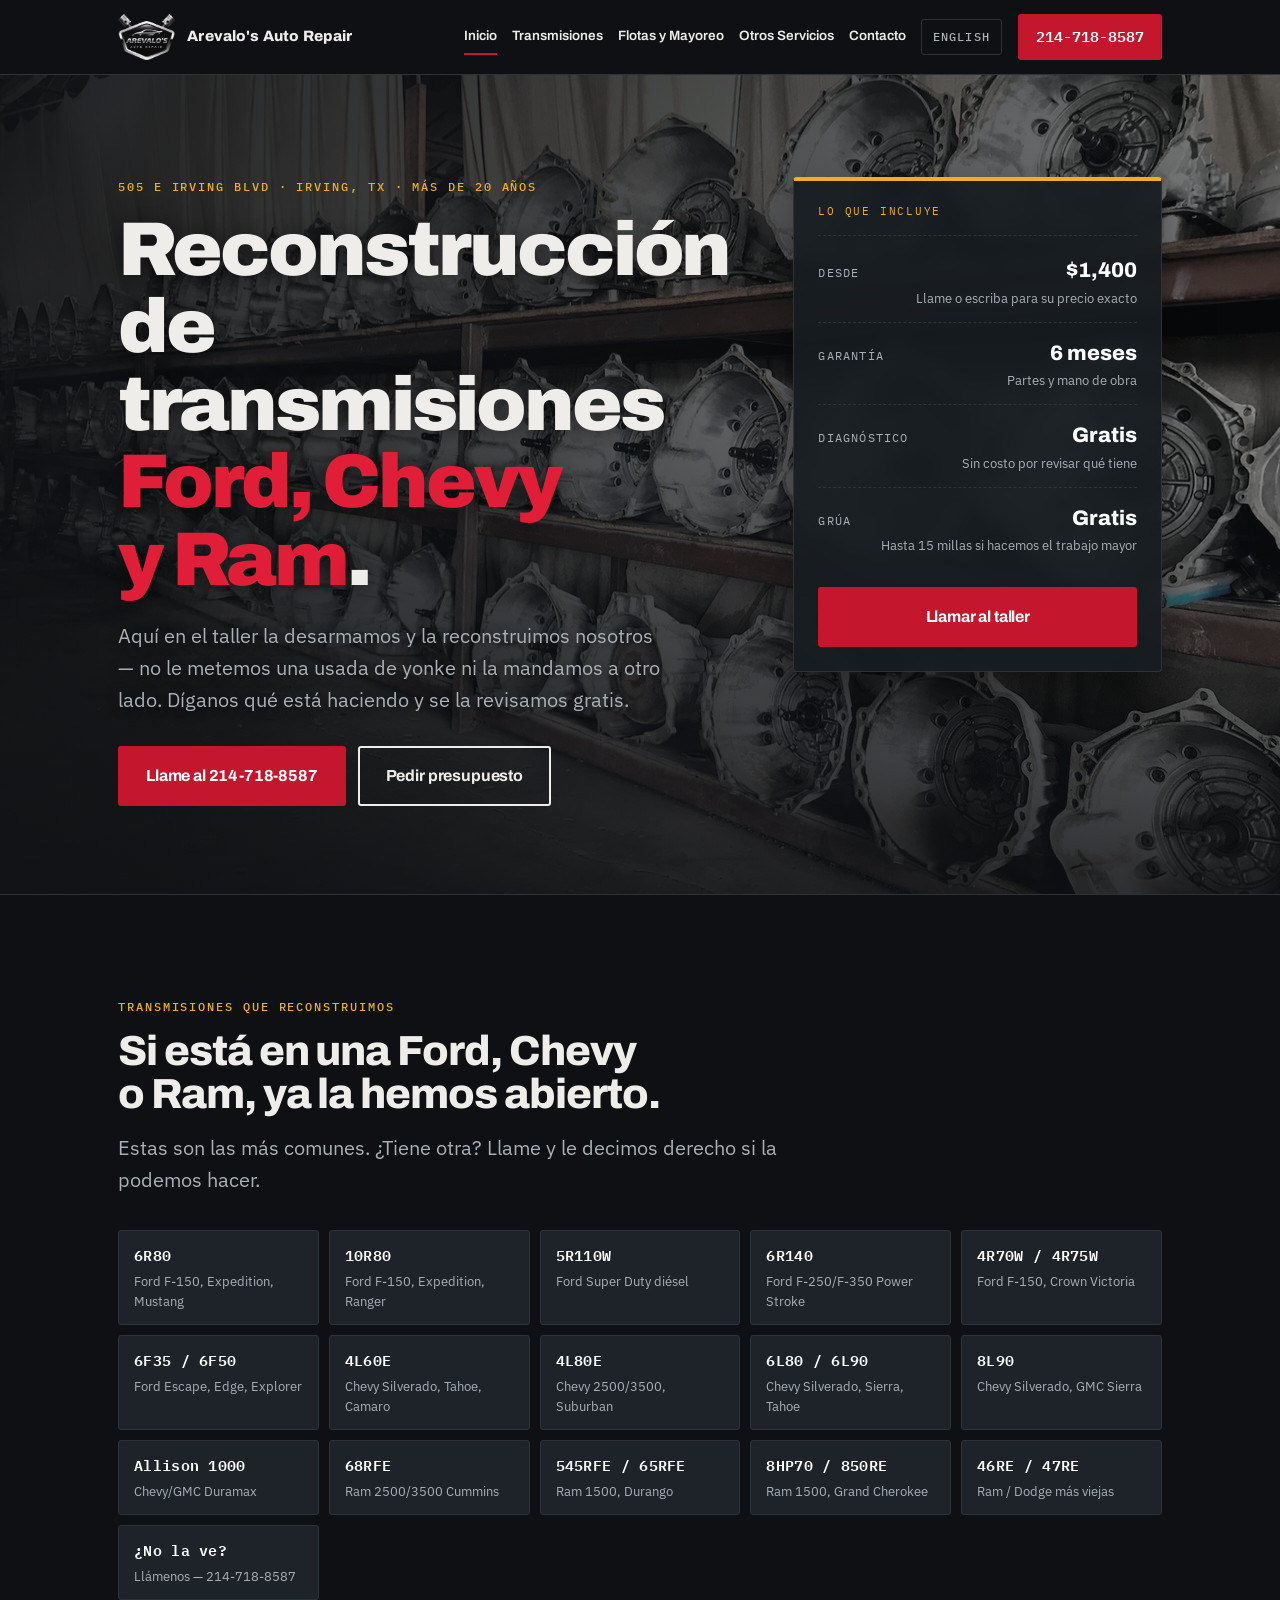
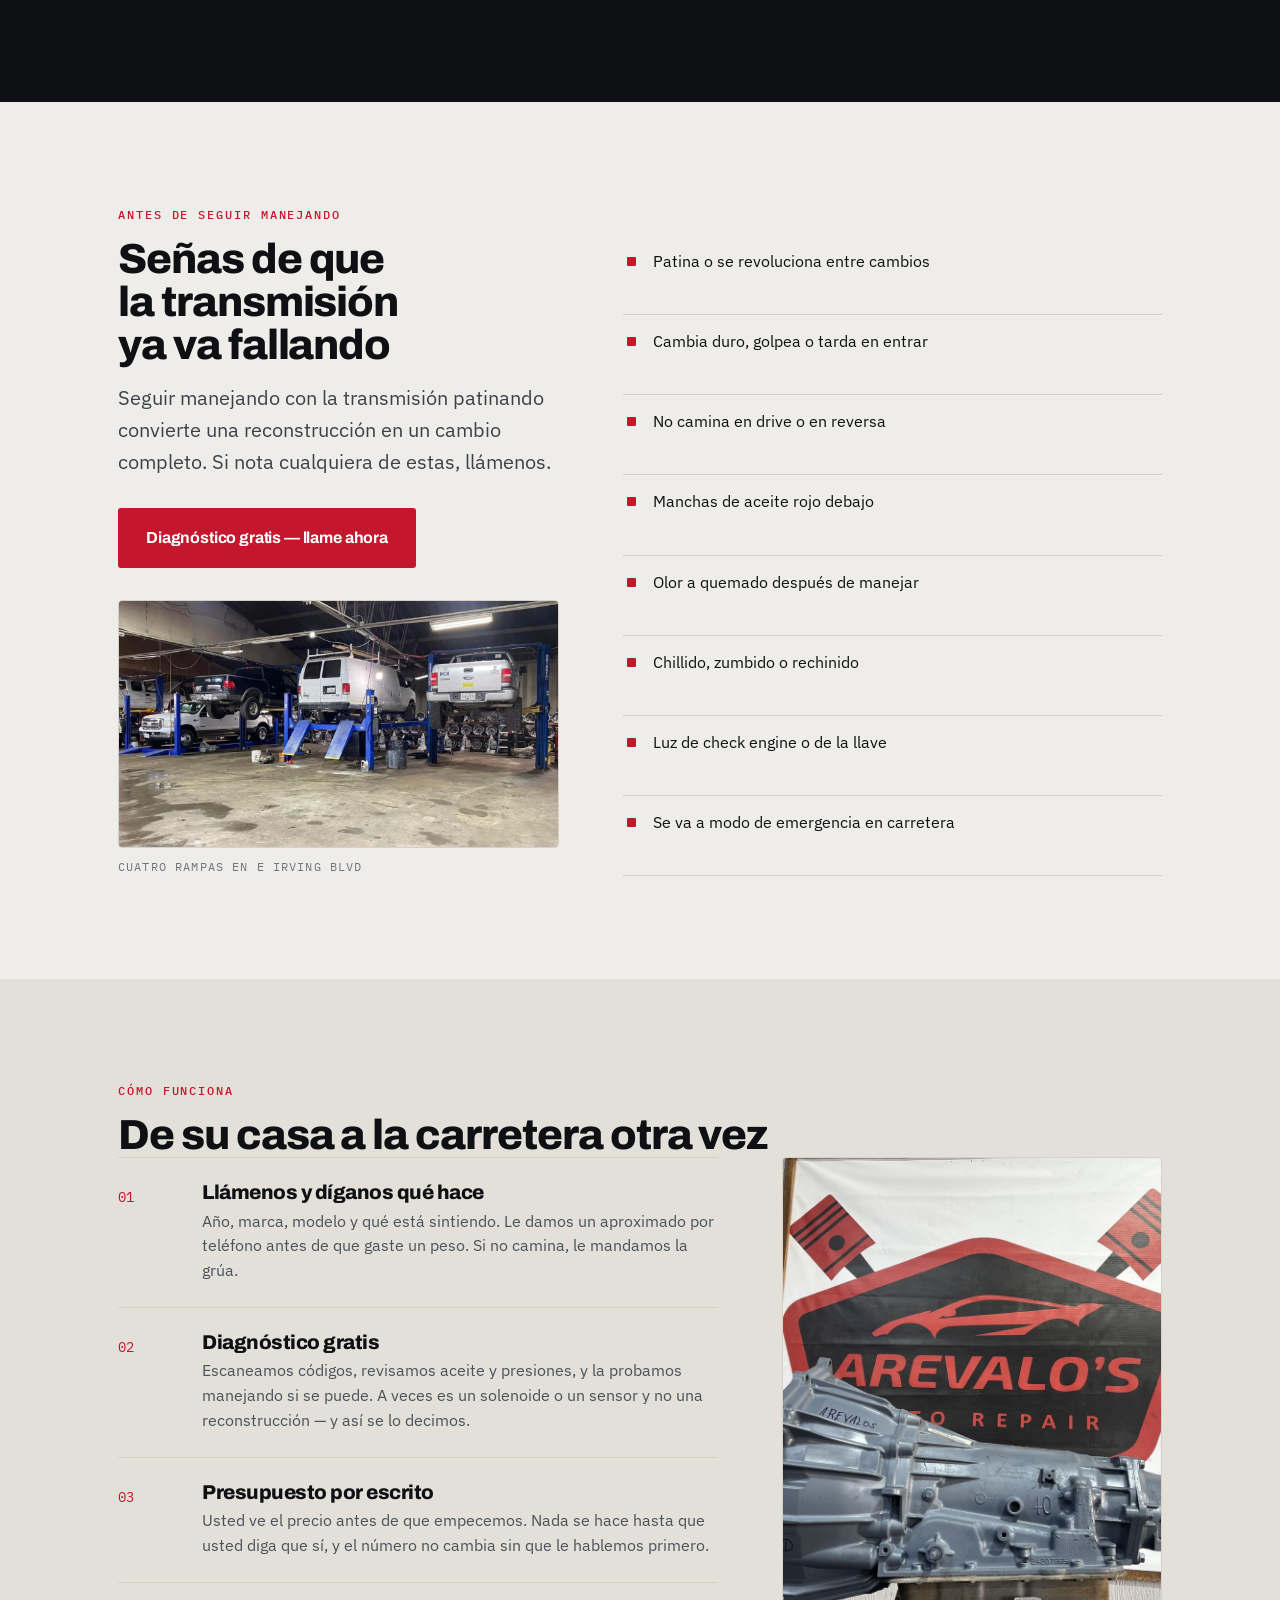
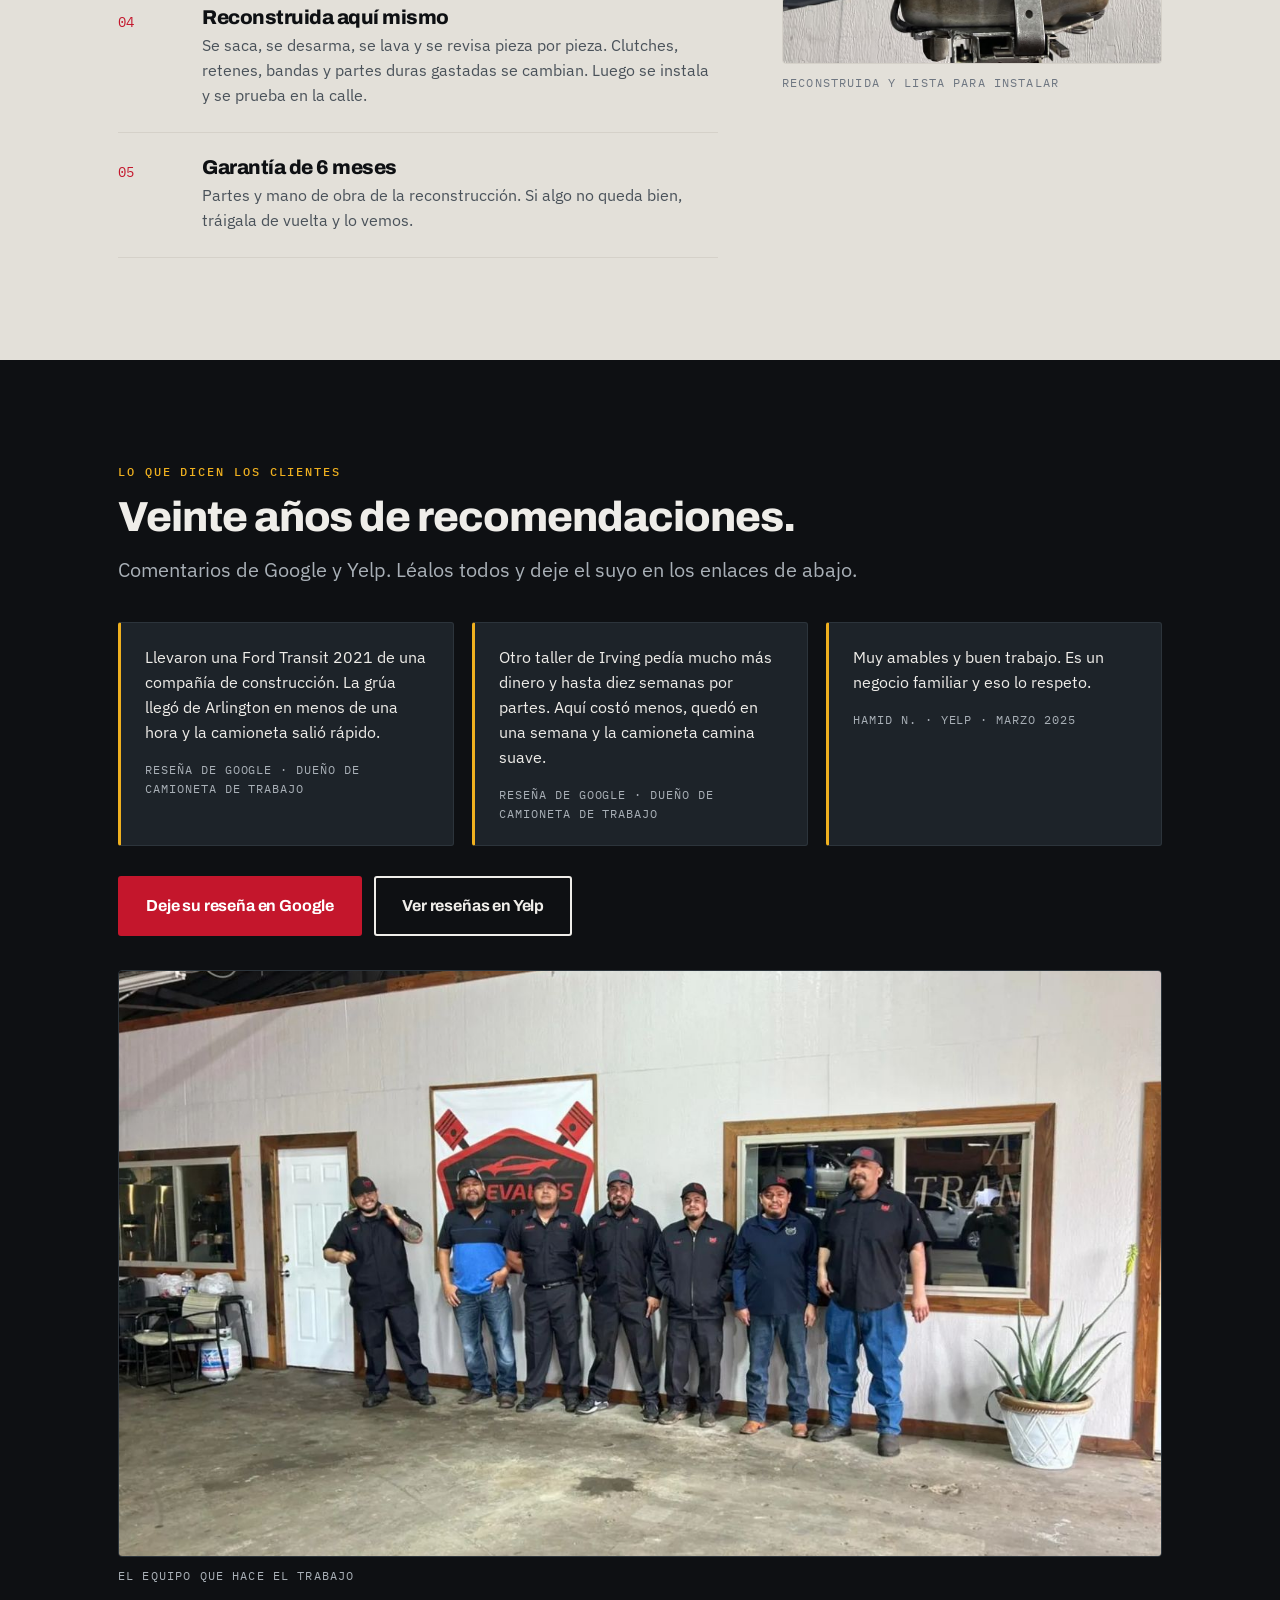
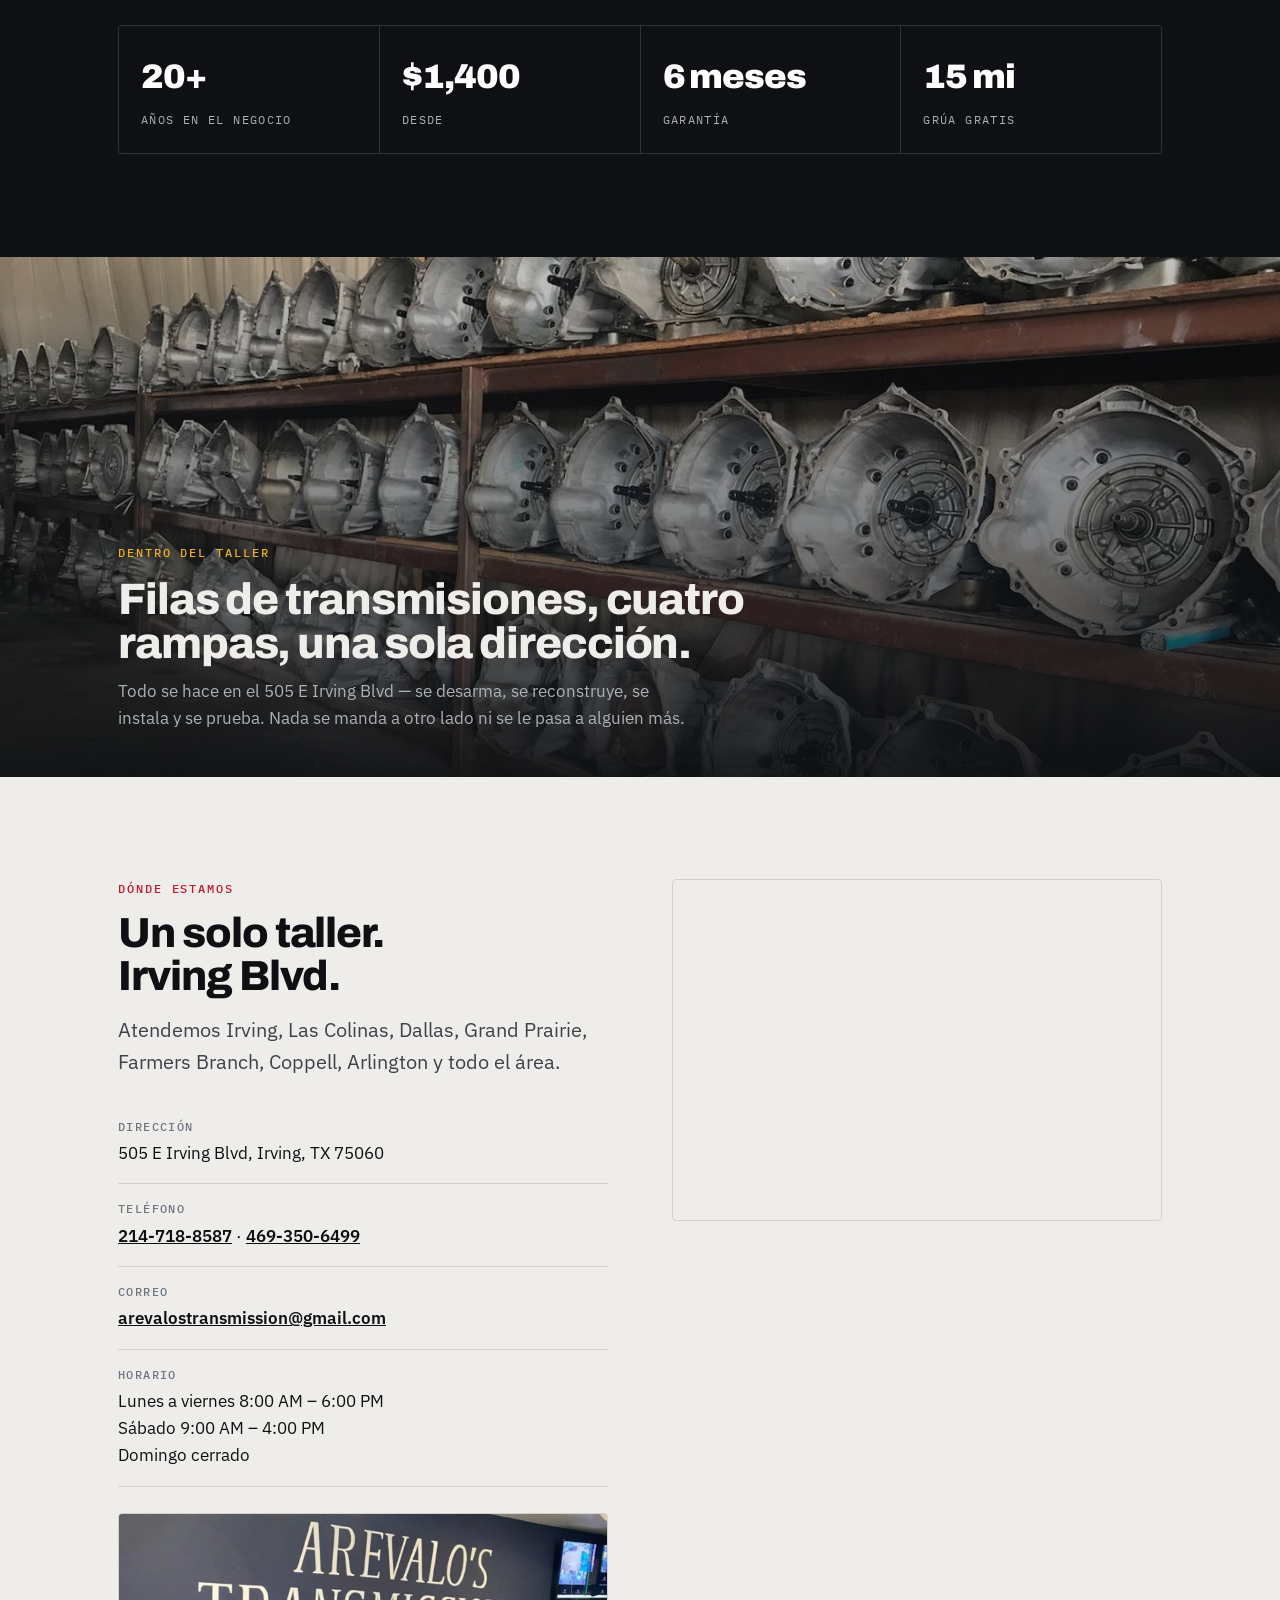
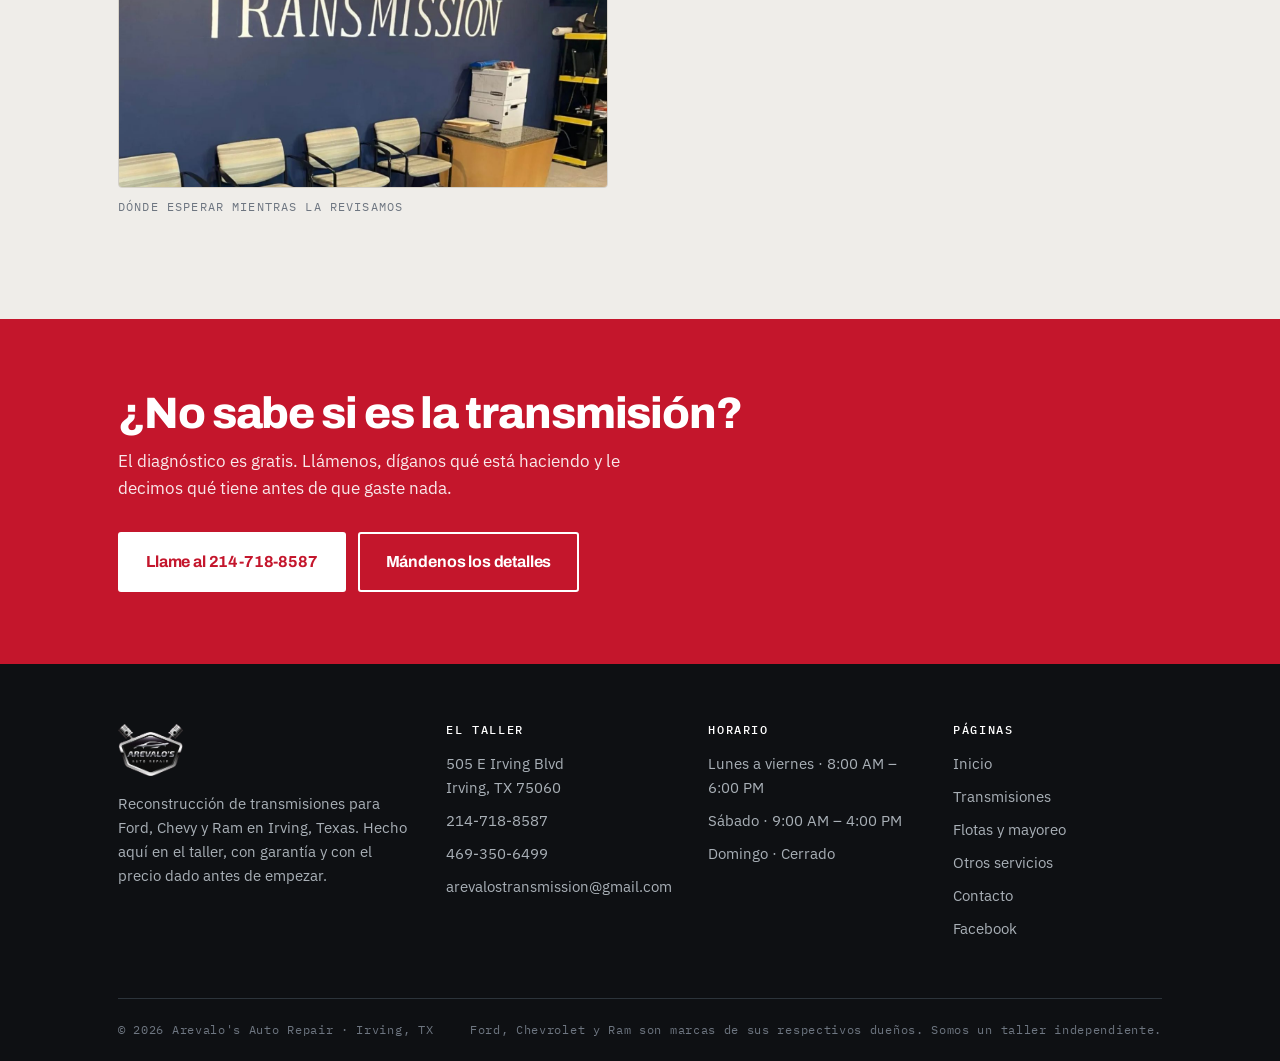
==== es/index.html @ 99d9dfd6 "Rebuild site: bilingual static rebuild replacing the Astro/agency site Replaces the abandoned Astro " ====
<!DOCTYPE html>
<html lang="es">
<head>
<meta charset="utf-8">
<meta name="viewport" content="width=device-width, initial-scale=1">
<title>Reparación de Transmisiones en Irving, TX | Arevalo's Auto Repair</title>
<meta name="description" content="Reconstrucción de transmisiones Ford, Chevy y Ram en Irving, TX. Diagnóstico gratis, grúa gratis hasta 15 millas, garantía de 6 meses. Desde $1,400. Llame al 214-718-8587. Hablamos español.">
<link rel="canonical" href="https://arevalosautorepair.com/es/index.html">
<link rel="alternate" hreflang="es" href="https://arevalosautorepair.com/es/index.html">
<link rel="alternate" hreflang="en" href="https://arevalosautorepair.com/index.html">
<link rel="alternate" hreflang="x-default" href="https://arevalosautorepair.com/index.html">
<link rel="icon" href="../assets/favicon.png" type="image/png">
<meta property="og:title" content="Reparación de Transmisiones en Irving, TX | Arevalo's Auto Repair">
<meta property="og:description" content="Reconstrucción de transmisiones Ford, Chevy y Ram en Irving, TX. Diagnóstico gratis, grúa gratis hasta 15 millas, garantía de 6 meses. Desde $1,400. Llame al 214-718-8587. Hablamos español.">
<meta property="og:locale" content="es_US">
<link rel="preconnect" href="https://fonts.googleapis.com">
<link rel="preconnect" href="https://fonts.gstatic.com" crossorigin>
<link href="https://fonts.googleapis.com/css2?family=Archivo:wght@600;700;800;900&family=IBM+Plex+Mono:wght@400;500;600&family=IBM+Plex+Sans:wght@400;500;600&display=swap" rel="stylesheet">
<link rel="stylesheet" href="../styles.css">
<script type="application/ld+json">
{"@context":"https://schema.org","@type":"AutoRepair","name":"Arevalo's Auto Repair","url":"https://arevalosautorepair.com/es/","telephone":"+1-214-718-8587","email":"arevalostransmission@gmail.com","address":{"@type":"PostalAddress","streetAddress":"505 E Irving Blvd","addressLocality":"Irving","addressRegion":"TX","postalCode":"75060","addressCountry":"US"},"geo":{"@type":"GeoCoordinates","latitude":32.813906,"longitude":-96.94131},"availableLanguage":["es","en"]}
</script>
</head>
<body>
<header class="masthead">
  <div class="wrap masthead__bar">
    <a class="masthead__logo" href="index.html">
      <img src="../assets/logo-320.png" alt="Arevalo's Auto Repair">
      <span class="masthead__name">Arevalo's Auto Repair<span>Especialistas en Transmisiones · Irving, TX</span></span>
    </a>
    <button class="navtoggle" aria-expanded="false" aria-controls="nav">MENÚ</button>
    <nav class="nav" id="nav">
      <a href="index.html" aria-current="page">Inicio</a>
      <a href="reparacion-de-transmisiones.html">Transmisiones</a>
      <a href="flotas-y-mayoreo.html">Flotas y Mayoreo</a>
      <a href="otros-servicios.html">Otros Servicios</a>
      <a href="contacto.html">Contacto</a>
      <a class="langswitch" href="../index.html" hreflang="en" lang="en">English</a>
    </nav>
    <a class="masthead__call" href="tel:+12147188587">214-718-8587</a>
  </div>
</header>

<section class="hero">
  <div class="wrap hero__grid">
    <div>
      <p class="eyebrow on-dark">505 E Irving Blvd · Irving, TX · Más de 20 años</p>
      <h1>Reconstrucción de transmisiones <em>Ford, Chevy y Ram</em>.</h1>
      <p class="hero__sub">Aquí en el taller la desarmamos y la reconstruimos nosotros — no le metemos una usada de yonke ni la mandamos a otro lado. Díganos qué está haciendo y se la revisamos gratis.</p>
      <div class="btn-row">
        <a class="btn btn--call" href="tel:+12147188587">Llame al 214-718-8587</a>
        <a class="btn btn--ghost" href="contacto.html">Pedir presupuesto</a>
      </div>
    </div>

    <div class="ticket">
      <p class="ticket__head">Lo que incluye</p>
      <div class="ticket__row"><span class="ticket__k">Desde</span><span class="ticket__v">$1,400<small>Llame o escriba para su precio exacto</small></span></div>
      <div class="ticket__row"><span class="ticket__k">Garantía</span><span class="ticket__v">6 meses<small>Partes y mano de obra</small></span></div>
      <div class="ticket__row"><span class="ticket__k">Diagnóstico</span><span class="ticket__v">Gratis<small>Sin costo por revisar qué tiene</small></span></div>
      <div class="ticket__row"><span class="ticket__k">Grúa</span><span class="ticket__v">Gratis<small>Hasta 15 millas si hacemos el trabajo mayor</small></span></div>
      <a class="btn btn--call" href="tel:+12147188587">Llamar al taller</a>
    </div>
  </div>
</section>

<section class="section section--dark">
  <div class="wrap">
    <p class="eyebrow on-dark">Transmisiones que reconstruimos</p>
    <h2 style="font-size:clamp(28px,3.6vw,42px)">Si está en una Ford, Chevy o Ram, ya la hemos abierto.</h2>
    <p class="lede" style="margin-top:16px">Estas son las más comunes. ¿Tiene otra? Llame y le decimos derecho si la podemos hacer.</p>
    <div class="units">
      <div class="unit"><div class="unit__code">6R80</div><div class="unit__fit">Ford F-150, Expedition, Mustang</div></div>
      <div class="unit"><div class="unit__code">10R80</div><div class="unit__fit">Ford F-150, Expedition, Ranger</div></div>
      <div class="unit"><div class="unit__code">5R110W</div><div class="unit__fit">Ford Super Duty diésel</div></div>
      <div class="unit"><div class="unit__code">6R140</div><div class="unit__fit">Ford F-250/F-350 Power Stroke</div></div>
      <div class="unit"><div class="unit__code">4R70W / 4R75W</div><div class="unit__fit">Ford F-150, Crown Victoria</div></div>
      <div class="unit"><div class="unit__code">6F35 / 6F50</div><div class="unit__fit">Ford Escape, Edge, Explorer</div></div>
      <div class="unit"><div class="unit__code">4L60E</div><div class="unit__fit">Chevy Silverado, Tahoe, Camaro</div></div>
      <div class="unit"><div class="unit__code">4L80E</div><div class="unit__fit">Chevy 2500/3500, Suburban</div></div>
      <div class="unit"><div class="unit__code">6L80 / 6L90</div><div class="unit__fit">Chevy Silverado, Sierra, Tahoe</div></div>
      <div class="unit"><div class="unit__code">8L90</div><div class="unit__fit">Chevy Silverado, GMC Sierra</div></div>
      <div class="unit"><div class="unit__code">Allison 1000</div><div class="unit__fit">Chevy/GMC Duramax</div></div>
      <div class="unit"><div class="unit__code">68RFE</div><div class="unit__fit">Ram 2500/3500 Cummins</div></div>
      <div class="unit"><div class="unit__code">545RFE / 65RFE</div><div class="unit__fit">Ram 1500, Durango</div></div>
      <div class="unit"><div class="unit__code">8HP70 / 850RE</div><div class="unit__fit">Ram 1500, Grand Cherokee</div></div>
      <div class="unit"><div class="unit__code">46RE / 47RE</div><div class="unit__fit">Ram / Dodge más viejas</div></div>
      <div class="unit"><div class="unit__code">¿No la ve?</div><div class="unit__fit">Llámenos — 214-718-8587</div></div>
    </div>
  </div>
</section>

<section class="section">
  <div class="wrap">
    <div class="split split--narrow">
      <div>
        <p class="eyebrow">Antes de seguir manejando</p>
        <h2 style="font-size:clamp(28px,3.6vw,42px)">Señas de que la transmisión ya va fallando</h2>
        <p class="lede" style="margin-top:16px">Seguir manejando con la transmisión patinando convierte una reconstrucción en un cambio completo. Si nota cualquiera de estas, llámenos.</p>
        <div class="btn-row"><a class="btn btn--call" href="tel:+12147188587">Diagnóstico gratis — llame ahora</a></div>
        <figure class="shot shot--wide" style="margin-top:32px">
          <img src="../assets/shop-1.jpg" alt="Camionetas Ford y una van de trabajo en los elevadores de Arevalo's Auto Repair en Irving, Texas" loading="lazy">
          <figcaption>Cuatro rampas en E Irving Blvd</figcaption>
        </figure>
      </div>
      <ul class="checklist">
        <li>Patina o se revoluciona entre cambios</li>
        <li>Cambia duro, golpea o tarda en entrar</li>
        <li>No camina en drive o en reversa</li>
        <li>Manchas de aceite rojo debajo</li>
        <li>Olor a quemado después de manejar</li>
        <li>Chillido, zumbido o rechinido</li>
        <li>Luz de check engine o de la llave</li>
        <li>Se va a modo de emergencia en carretera</li>
      </ul>
    </div>
  </div>
</section>

<section class="section section--tint">
  <div class="wrap">
    <p class="eyebrow">Cómo funciona</p>
    <h2 style="font-size:clamp(28px,3.6vw,42px)">De su casa a la carretera otra vez</h2>
    <div class="steps-media">
    <div class="steps">
      <div class="step"><div><h3>Llámenos y díganos qué hace</h3><p>Año, marca, modelo y qué está sintiendo. Le damos un aproximado por teléfono antes de que gaste un peso. Si no camina, le mandamos la grúa.</p></div></div>
      <div class="step"><div><h3>Diagnóstico gratis</h3><p>Escaneamos códigos, revisamos aceite y presiones, y la probamos manejando si se puede. A veces es un solenoide o un sensor y no una reconstrucción — y así se lo decimos.</p></div></div>
      <div class="step"><div><h3>Presupuesto por escrito</h3><p>Usted ve el precio antes de que empecemos. Nada se hace hasta que usted diga que sí, y el número no cambia sin que le hablemos primero.</p></div></div>
      <div class="step"><div><h3>Reconstruida aquí mismo</h3><p>Se saca, se desarma, se lava y se revisa pieza por pieza. Clutches, retenes, bandas y partes duras gastadas se cambian. Luego se instala y se prueba en la calle.</p></div></div>
      <div class="step"><div><h3>Garantía de 6 meses</h3><p>Partes y mano de obra de la reconstrucción. Si algo no queda bien, tráigala de vuelta y lo vemos.</p></div></div>
    </div>
    <figure class="shot">
      <img src="../assets/shop-3.jpg" alt="Transmisión recién reconstruida frente a la lona de Arevalo's Auto Repair" loading="lazy">
      <figcaption>Reconstruida y lista para instalar</figcaption>
    </figure>
    </div>
  </div>
</section>

<section class="section section--dark">
  <div class="wrap">
    <p class="eyebrow on-dark">Lo que dicen los clientes</p>
    <h2 style="font-size:clamp(28px,3.6vw,42px)">Veinte años de recomendaciones.</h2>
    <p class="lede" style="margin-top:16px">Comentarios de Google y Yelp. Léalos todos y deje el suyo en los enlaces de abajo.</p>

    <!-- RESEÑAS — VERIFICAR ANTES DE PUBLICAR. Confirme cada una contra su
         perfil de Google/Yelp y ponga el texto exacto del cliente con su
         nombre y fecha reales. -->
    <div class="quotes">
      <div class="quote">
        <p>Llevaron una Ford Transit 2021 de una compañía de construcción. La grúa llegó de Arlington en menos de una hora y la camioneta salió rápido.</p>
        <cite>Reseña de Google · Dueño de camioneta de trabajo</cite>
      </div>
      <div class="quote">
        <p>Otro taller de Irving pedía mucho más dinero y hasta diez semanas por partes. Aquí costó menos, quedó en una semana y la camioneta camina suave.</p>
        <cite>Reseña de Google · Dueño de camioneta de trabajo</cite>
      </div>
      <div class="quote">
        <p>Muy amables y buen trabajo. Es un negocio familiar y eso lo respeto.</p>
        <cite>Hamid N. · Yelp · Marzo 2025</cite>
      </div>
    </div>

    <div class="btn-row" style="margin-top:30px">
      <a class="btn btn--call" href="REPLACE_WITH_GOOGLE_REVIEW_LINK">Deje su reseña en Google</a>
      <a class="btn btn--ghost" href="https://www.yelp.com/biz/arevalos-auto-repair-irving">Ver reseñas en Yelp</a>
    </div>

    <figure class="shot shot--wide" style="margin-top:34px">
      <img src="../assets/shop-4.jpg" alt="El equipo de Arevalo's Auto Repair dentro del taller en Irving, Texas" loading="lazy">
      <figcaption>El equipo que hace el trabajo</figcaption>
    </figure>

    <div class="stats">
      <div class="stat"><div class="stat__n">20+</div><div class="stat__l">Años en el negocio</div></div>
      <div class="stat"><div class="stat__n">$1,400</div><div class="stat__l">Desde</div></div>
      <div class="stat"><div class="stat__n">6 meses</div><div class="stat__l">Garantía</div></div>
      <div class="stat"><div class="stat__n">15 mi</div><div class="stat__l">Grúa gratis</div></div>
    </div>
  </div>
</section>

<section class="photoband" style="background-image:url('../assets/shop-2.jpg')">
  <div class="wrap">
    <p class="eyebrow on-dark">Dentro del taller</p>
    <h2>Filas de transmisiones, cuatro rampas, una sola dirección.</h2>
    <p>Todo se hace en el 505 E Irving Blvd — se desarma, se reconstruye, se instala y se prueba. Nada se manda a otro lado ni se le pasa a alguien más.</p>
  </div>
</section>

<section class="section">
  <div class="wrap">
    <div class="split">
      <div>
        <p class="eyebrow">Dónde estamos</p>
        <h2 style="font-size:clamp(28px,3.6vw,42px)">Un solo taller. Irving Blvd.</h2>
        <p class="lede" style="margin-top:16px">Atendemos Irving, Las Colinas, Dallas, Grand Prairie, Farmers Branch, Coppell, Arlington y todo el área.</p>
        <ul class="infolist" style="margin-top:24px">
          <li><strong>Dirección</strong>505 E Irving Blvd, Irving, TX 75060</li>
          <li><strong>Teléfono</strong><a href="tel:+12147188587">214-718-8587</a> · <a href="tel:+14693506499">469-350-6499</a></li>
          <li><strong>Correo</strong><a href="mailto:arevalostransmission@gmail.com">arevalostransmission@gmail.com</a></li>
          <li><strong>Horario</strong>Lunes a viernes 8:00 AM – 6:00 PM<br>Sábado 9:00 AM – 4:00 PM<br>Domingo cerrado</li>
        </ul>
        <figure class="shot shot--wide shot--top" style="margin-top:26px">
          <img src="../assets/shop-5.jpg" alt="Sala de espera de Arevalo's Transmission en Irving, Texas" loading="lazy">
          <figcaption>Dónde esperar mientras la revisamos</figcaption>
        </figure>
      </div>
      <div class="map">
        <iframe title="Mapa a Arevalo's Auto Repair, 505 E Irving Blvd, Irving, TX 75060"
          src="https://www.google.com/maps?q=505+E+Irving+Blvd,+Irving,+TX+75060&output=embed"
          loading="lazy" referrerpolicy="no-referrer-when-downgrade"></iframe>
      </div>
    </div>
  </div>
</section>

<section class="band">
  <div class="wrap">
    <h2>¿No sabe si es la transmisión?</h2>
    <p>El diagnóstico es gratis. Llámenos, díganos qué está haciendo y le decimos qué tiene antes de que gaste nada.</p>
    <div class="btn-row">
      <a class="btn btn--call" href="tel:+12147188587">Llame al 214-718-8587</a>
      <a class="btn btn--ghost" href="contacto.html">Mándenos los detalles</a>
    </div>
  </div>
</section>

<footer class="foot">
  <div class="wrap">
    <div class="foot__grid">
      <div>
        <img src="../assets/logo-320.png" alt="Arevalo's Auto Repair">
        <p>Reconstrucción de transmisiones para Ford, Chevy y Ram en Irving, Texas. Hecho aquí en el taller, con garantía y con el precio dado antes de empezar.</p>
      </div>
      <div>
        <h4>El taller</h4>
        <ul>
          <li>505 E Irving Blvd<br>Irving, TX 75060</li>
          <li><a href="tel:+12147188587">214-718-8587</a></li>
          <li><a href="tel:+14693506499">469-350-6499</a></li>
          <li><a href="mailto:arevalostransmission@gmail.com">arevalostransmission@gmail.com</a></li>
        </ul>
      </div>
      <div>
        <h4>Horario</h4>
        <ul>
          <li>Lunes a viernes · 8:00 AM – 6:00 PM</li>
          <li>Sábado · 9:00 AM – 4:00 PM</li>
          <li>Domingo · Cerrado</li>
        </ul>
      </div>
      <div>
        <h4>Páginas</h4>
        <ul>
          <li><a href="index.html">Inicio</a></li>
          <li><a href="reparacion-de-transmisiones.html">Transmisiones</a></li>
          <li><a href="flotas-y-mayoreo.html">Flotas y mayoreo</a></li>
          <li><a href="otros-servicios.html">Otros servicios</a></li>
          <li><a href="contacto.html">Contacto</a></li>
          <li><a href="https://www.facebook.com/arevalos.autorepair.3/" rel="noopener">Facebook</a></li>
        </ul>
      </div>
    </div>
    <div class="foot__legal">
      <span>© 2026 Arevalo's Auto Repair · Irving, TX</span>
      <span>Ford, Chevrolet y Ram son marcas de sus respectivos dueños. Somos un taller independiente.</span>
    </div>
  </div>
</footer>

<div class="callbar">
  <a class="is-primary" href="tel:+12147188587">Llamar al taller</a>
  <a href="https://www.google.com/maps?q=505+E+Irving+Blvd,+Irving,+TX+75060">Cómo llegar</a>
</div>

<script src="../site.js"></script>
</body>
</html>
---- styles.css ----
/* ==========================================================================
   Arevalo's Auto Repair — shared stylesheet
   Palette + type tokens live here. Change a value once, it updates sitewide.
   ========================================================================== */

:root {
  --ink:      #0E1013;
  --steel:    #161A1E;
  --panel:    #1D2329;
  --line:     #2C343B;
  --line-lt:  #D5D1C9;
  --paper:    #EFEDE9;
  --paper-2:  #E3E0D9;
  --chrome:   #A9B0B7;
  --mute:     #6E7681;
  --red:      #C4162C;
  --red-hot:  #E01E37;
  --amber:    #EFB01F;

  --display: "Archivo", system-ui, sans-serif;
  --body:    "IBM Plex Sans", system-ui, sans-serif;
  --mono:    "IBM Plex Mono", ui-monospace, monospace;

  --wrap: 1140px;
  --gut: clamp(20px, 5vw, 48px);
}

*, *::before, *::after { box-sizing: border-box; }

html { scroll-behavior: smooth; -webkit-text-size-adjust: 100%; }

body {
  margin: 0;
  background: var(--paper);
  color: var(--ink);
  font-family: var(--body);
  font-size: 17px;
  line-height: 1.6;
  -webkit-font-smoothing: antialiased;
}

img { max-width: 100%; display: block; }
a { color: inherit; }

h1, h2, h3, h4 {
  font-family: var(--display);
  font-weight: 800;
  letter-spacing: -0.025em;
  line-height: 1.02;
  margin: 0;
  text-wrap: balance;
}

p { margin: 0 0 1em; }
p:last-child { margin-bottom: 0; }

.wrap { width: 100%; max-width: var(--wrap); margin-inline: auto; padding-inline: var(--gut); }

.eyebrow {
  font-family: var(--mono);
  font-size: 12px;
  font-weight: 500;
  letter-spacing: 0.16em;
  text-transform: uppercase;
  color: var(--red);
  margin: 0 0 14px;
}
.eyebrow.on-dark { color: var(--amber); }

.lede { font-size: clamp(17px, 2.1vw, 20px); color: #3B424A; max-width: 62ch; }
.section { padding: clamp(56px, 8vw, 104px) 0; }
.section--dark { background: var(--ink); color: var(--paper); }
.section--dark .lede { color: var(--chrome); }
.section--tint { background: var(--paper-2); }

/* --- buttons ------------------------------------------------------------ */
.btn {
  display: inline-flex;
  align-items: center;
  justify-content: center;
  gap: 10px;
  font-family: var(--display);
  font-weight: 700;
  font-size: 16px;
  letter-spacing: -0.01em;
  padding: 15px 26px;
  border: 2px solid transparent;
  border-radius: 3px;
  text-decoration: none;
  cursor: pointer;
  transition: transform .12s ease, background-color .15s ease, color .15s ease;
}
.btn:hover { transform: translateY(-2px); }
.btn:active { transform: translateY(0); }
.btn--call { background: var(--red); color: #fff; }
.btn--call:hover { background: var(--red-hot); }
.btn--ghost { border-color: currentColor; color: inherit; }
.btn--ghost:hover { background: var(--ink); color: var(--paper); border-color: var(--ink); }
.section--dark .btn--ghost:hover { background: var(--paper); color: var(--ink); border-color: var(--paper); }
.btn-row { display: flex; flex-wrap: wrap; gap: 12px; margin-top: 30px; }

/* --- header ------------------------------------------------------------- */
.masthead {
  position: sticky; top: 0; z-index: 50;
  background: var(--ink);
  border-bottom: 1px solid var(--line);
}
.masthead__bar {
  display: flex; align-items: center; gap: 16px;
  min-height: 74px;
}
.masthead__logo { display: flex; align-items: center; gap: 12px; text-decoration: none; margin-right: auto; }
.masthead__logo img { height: 46px; width: auto; }
.masthead__name {
  font-family: var(--display); font-weight: 800; font-size: 15px;
  letter-spacing: 0.01em; color: var(--paper); line-height: 1.15; white-space: nowrap;
}
.masthead__name span {
  display: block; font-family: var(--mono); font-weight: 400;
  font-size: 10.5px; letter-spacing: 0.13em; text-transform: uppercase; color: var(--chrome); white-space: nowrap;
}
.nav { display: flex; align-items: center; gap: 18px; }
.nav a {
  font-family: var(--display); font-weight: 600; font-size: 14px;
  color: var(--paper); text-decoration: none; padding: 6px 0;
  border-bottom: 2px solid transparent; white-space: nowrap;
}
.nav a:hover, .nav a[aria-current="page"] { border-bottom-color: var(--red); }
.langswitch {
  font-family: var(--mono) !important; font-size: 12px !important; font-weight: 500 !important;
  letter-spacing: .1em; text-transform: uppercase;
  border: 1px solid var(--line) !important; border-radius: 3px;
  padding: 7px 11px !important; color: var(--chrome) !important;
}
.nav a.langswitch:hover { color: #fff !important; border-color: var(--chrome) !important; }

/* photo gallery */
.gallery { display: grid; grid-template-columns: repeat(auto-fill, minmax(280px, 1fr)); gap: 12px; margin-top: 36px; }
.gallery img {
  width: 100%; aspect-ratio: 4 / 3; object-fit: cover;
  border: 1px solid var(--line-lt); border-radius: 4px; background: var(--paper-2);
}
.gallery img.is-missing { display: none; }
.gallery img:hover { border-color: var(--red); }
/* portrait shots: bias the crop upward so the subject isn't cut off */
.gallery img.crop-top { object-position: center 18%; }
.gallery-section.is-empty { display: none; }

.masthead__call {
  font-family: var(--mono); font-weight: 600; font-size: 15px;
  color: #fff; background: var(--red); text-decoration: none;
  padding: 11px 18px; border-radius: 3px; white-space: nowrap;
}
.masthead__call:hover { background: var(--red-hot); }
.navtoggle {
  display: none; background: none; border: 1px solid var(--line);
  color: var(--paper); border-radius: 3px; padding: 9px 12px;
  font-family: var(--mono); font-size: 12px; letter-spacing: .1em; cursor: pointer;
}

/* --- hero --------------------------------------------------------------- */
/* Photo of the transmission wall, dimmed hard so type stays legible.
   Swap the image by changing the three hero-wall files in assets/. */
.hero {
  position: relative;
  color: var(--paper);
  padding: clamp(56px, 8vw, 104px) 0 clamp(56px, 7vw, 88px);
  background-color: var(--ink);
  background-image: url("assets/hero-wall-800.jpg");
  background-size: cover;
  background-position: center 42%;
  isolation: isolate;
}
@media (min-width: 801px)  { .hero { background-image: url("assets/hero-wall-1280.jpg"); } }
@media (min-width: 1281px) { .hero { background-image: url("assets/hero-wall-1920.jpg"); } }

/* dimming layer — raise the alpha values if you ever swap in a brighter photo */
.hero::before {
  content: "";
  position: absolute; inset: 0; z-index: -1;
  background:
    linear-gradient(100deg, rgba(14,16,19,.90) 0%, rgba(14,16,19,.72) 40%, rgba(14,16,19,.34) 100%),
    linear-gradient(to bottom, rgba(14,16,19,.30) 0%, rgba(14,16,19,.10) 40%, rgba(14,16,19,.78) 100%);
}
.hero .wrap { position: relative; z-index: 1; }
.hero h1 { text-shadow: 0 2px 24px rgba(0,0,0,.55); }
.hero__sub { text-shadow: 0 1px 12px rgba(0,0,0,.6); }

/* ticket sits on the photo, so it needs its own solid ground */
.hero .ticket {
  background: rgba(23,28,33,.93);
  backdrop-filter: blur(8px);
  -webkit-backdrop-filter: blur(8px);
  box-shadow: 0 18px 50px rgba(0,0,0,.45);
}

.hero + .section--dark { border-top: 1px solid var(--line); }
.hero__grid { display: grid; grid-template-columns: 1.35fr 1fr; gap: clamp(32px, 5vw, 64px); align-items: start; }
.hero h1 { font-size: clamp(40px, 6.6vw, 76px); font-weight: 900; letter-spacing: -0.04em; }
.hero h1 em { font-style: normal; color: var(--red-hot); }
.hero__sub { font-size: clamp(17px, 2vw, 20px); color: var(--chrome); max-width: 46ch; margin-top: 22px; }

/* signature element: the shop job ticket */
.ticket {
  background: var(--panel);
  border: 1px solid var(--line);
  border-top: 4px solid var(--amber);
  border-radius: 4px;
  padding: 22px 24px 24px;
}
.ticket__head {
  font-family: var(--mono); font-size: 11px; letter-spacing: .16em;
  text-transform: uppercase; color: var(--amber);
  padding-bottom: 14px; margin-bottom: 4px; border-bottom: 1px dashed var(--line);
}
.ticket__row {
  display: flex; justify-content: space-between; align-items: baseline; gap: 16px;
  padding: 14px 0; border-bottom: 1px dashed var(--line);
}
.ticket__row:last-of-type { border-bottom: 0; }
.ticket__k { font-family: var(--mono); font-size: 12px; letter-spacing: .1em; text-transform: uppercase; color: var(--chrome); }
.ticket__v { font-family: var(--display); font-weight: 800; font-size: 21px; color: #fff; text-align: right; }
.ticket__v small { display: block; font-family: var(--body); font-weight: 400; font-size: 12.5px; color: var(--chrome); letter-spacing: 0; }
.ticket .btn { width: 100%; margin-top: 18px; }

/* --- unit code index (signature) ---------------------------------------- */
.units { display: grid; grid-template-columns: repeat(auto-fill, minmax(168px, 1fr)); gap: 10px; margin-top: 34px; }
.unit {
  background: var(--panel); border: 1px solid var(--line); border-radius: 3px;
  padding: 13px 15px;
}
.section--tint .unit, body > .section:not(.section--dark) .unit { background: #fff; border-color: var(--line-lt); }
.unit__code { font-family: var(--mono); font-weight: 600; font-size: 15px; letter-spacing: .02em; }
.section--dark .unit__code { color: #fff; }
.unit__fit { font-family: var(--body); font-size: 12.5px; color: var(--mute); margin-top: 3px; }
.section--dark .unit__fit { color: var(--chrome); }

/* --- generic cards ------------------------------------------------------ */
.cards { display: grid; grid-template-columns: repeat(auto-fit, minmax(258px, 1fr)); gap: 18px; margin-top: 40px; }
.card {
  background: #fff; border: 1px solid var(--line-lt); border-radius: 4px;
  padding: 26px 24px; display: flex; flex-direction: column;
}
.section--dark .card { background: var(--panel); border-color: var(--line); }
.card h3 { font-size: 21px; margin-bottom: 10px; }
.card p { font-size: 15.5px; color: #4A525A; }
.section--dark .card p { color: var(--chrome); }
.card__tag {
  font-family: var(--mono); font-size: 11px; letter-spacing: .14em;
  text-transform: uppercase; color: var(--red); margin-bottom: 12px;
}
.card__link {
  font-family: var(--display); font-weight: 700; font-size: 14.5px;
  text-decoration: none; margin-top: auto; padding-top: 16px; color: var(--red);
}
.card__link:hover { text-decoration: underline; }

/* --- numbered process --------------------------------------------------- */
.steps { counter-reset: step; margin-top: 40px; border-top: 1px solid var(--line-lt); }
.section--dark .steps { border-color: var(--line); }
.step {
  display: grid; grid-template-columns: 62px 1fr; gap: 22px;
  padding: 24px 0; border-bottom: 1px solid var(--line-lt);
}
.section--dark .step { border-color: var(--line); }
.step::before {
  counter-increment: step; content: counter(step, decimal-leading-zero);
  font-family: var(--mono); font-size: 14px; color: var(--red); padding-top: 4px;
}
.step h3 { font-size: 20px; margin-bottom: 6px; }
.step p { font-size: 15.5px; color: #4A525A; }
.section--dark .step p { color: var(--chrome); }

/* --- symptom / check list ----------------------------------------------- */
.checklist { list-style: none; padding: 0; margin: 32px 0 0; display: grid; grid-template-columns: repeat(auto-fit, minmax(280px, 1fr)); gap: 2px 28px; }
.checklist li { padding: 12px 0 12px 30px; position: relative; border-bottom: 1px solid var(--line-lt); font-size: 16px; }
.section--dark .checklist li { border-color: var(--line); }
.checklist li::before {
  content: ""; position: absolute; left: 4px; top: 20px;
  width: 9px; height: 9px; background: var(--red); border-radius: 1px;
}

/* --- split section ------------------------------------------------------ */
.split { display: grid; grid-template-columns: 1fr 1fr; gap: clamp(32px, 5vw, 72px); align-items: start; }
.split--narrow { grid-template-columns: 0.9fr 1.1fr; }
.split--narrow > *:last-child { align-self: stretch; }

/* --- stat strip --------------------------------------------------------- */
.stats { display: grid; grid-template-columns: repeat(auto-fit, minmax(160px, 1fr)); gap: 1px; background: var(--line); border: 1px solid var(--line); border-radius: 4px; overflow: hidden; margin-top: 40px; }
.stat { background: var(--ink); padding: 24px 22px; }
.stat__n { font-family: var(--display); font-weight: 900; font-size: 34px; color: #fff; letter-spacing: -0.03em; }
.stat__l { font-family: var(--mono); font-size: 11.5px; letter-spacing: .12em; text-transform: uppercase; color: var(--chrome); margin-top: 6px; }

/* --- reviews ------------------------------------------------------------ */
.quotes { display: grid; grid-template-columns: repeat(auto-fit, minmax(280px, 1fr)); gap: 18px; margin-top: 36px; }
.quote { background: #fff; border: 1px solid var(--line-lt); border-left: 3px solid var(--amber); border-radius: 3px; padding: 22px 24px; }
.section--dark .quote { background: var(--panel); border-color: var(--line); border-left-color: var(--amber); }
.section--dark .quote p { color: var(--paper); }
.section--dark .quote cite { color: var(--chrome); }
.quote cite { display: block; margin-top: 14px; }
.quote p { font-size: 15.5px; }
.quote cite { font-family: var(--mono); font-size: 12px; letter-spacing: .08em; text-transform: uppercase; color: var(--mute); font-style: normal; }

/* --- faq ---------------------------------------------------------------- */
.faq { margin-top: 36px; border-top: 1px solid var(--line-lt); }
.faq details { border-bottom: 1px solid var(--line-lt); }
.faq summary {
  font-family: var(--display); font-weight: 700; font-size: 18px;
  padding: 20px 40px 20px 0; cursor: pointer; list-style: none; position: relative;
}
.faq summary::-webkit-details-marker { display: none; }
.faq summary::after {
  content: "+"; position: absolute; right: 6px; top: 17px;
  font-family: var(--mono); font-size: 22px; color: var(--red);
}
.faq details[open] summary::after { content: "\2013"; }
.faq p { padding: 0 0 20px; font-size: 16px; color: #4A525A; max-width: 74ch; }

/* --- contact / form ----------------------------------------------------- */
.form { display: grid; gap: 14px; }
.field label {
  display: block; font-family: var(--mono); font-size: 11.5px;
  letter-spacing: .12em; text-transform: uppercase; color: var(--mute); margin-bottom: 6px;
}
.field input, .field select, .field textarea {
  width: 100%; font-family: var(--body); font-size: 16px; color: var(--ink);
  background: #fff; border: 1px solid var(--line-lt); border-radius: 3px; padding: 13px 14px;
}
.field input:focus, .field select:focus, .field textarea:focus {
  outline: 2px solid var(--red); outline-offset: 1px; border-color: var(--red);
}
.field textarea { min-height: 130px; resize: vertical; }
.form .btn { justify-self: start; }

.infolist { list-style: none; padding: 0; margin: 0; }
.infolist li { padding: 16px 0; border-bottom: 1px solid var(--line-lt); }
.section--dark .infolist li { border-color: var(--line); }
.infolist strong {
  display: block; font-family: var(--mono); font-size: 11.5px; font-weight: 500;
  letter-spacing: .12em; text-transform: uppercase; color: var(--mute); margin-bottom: 4px;
}
.section--dark .infolist strong { color: var(--chrome); }
.infolist a { font-weight: 600; }

.map { border: 1px solid var(--line-lt); border-radius: 4px; overflow: hidden; min-height: 340px; }
.map iframe { display: block; width: 100%; height: 100%; min-height: 340px; border: 0; }

/* --- CTA band ----------------------------------------------------------- */
.band { background: var(--red); color: #fff; padding: clamp(44px, 6vw, 72px) 0; }
.band h2 { font-size: clamp(28px, 4vw, 44px); }
.band p { color: rgba(255,255,255,.9); margin-top: 12px; max-width: 56ch; }
.band .btn--call { background: #fff; color: var(--red); }
.band .btn--call:hover { background: var(--ink); color: #fff; }
.band .btn--ghost { color: #fff; }
.band .btn--ghost:hover { background: #fff; color: var(--red); border-color: #fff; }

/* --- footer ------------------------------------------------------------- */
.foot { background: var(--ink); color: var(--chrome); padding: 60px 0 0; font-size: 15px; }
.foot__grid { display: grid; grid-template-columns: 1.4fr 1fr 1fr 1fr; gap: 36px; }
.foot h4 { font-family: var(--mono); font-weight: 500; font-size: 11.5px; letter-spacing: .14em; text-transform: uppercase; color: #fff; margin-bottom: 16px; }
.foot ul { list-style: none; padding: 0; margin: 0; }
.foot li { margin-bottom: 9px; }
.foot a { text-decoration: none; }
.foot a:hover { color: #fff; text-decoration: underline; }
.foot img { height: 52px; width: auto; margin-bottom: 16px; }
.foot__legal {
  margin-top: 48px; padding: 22px 0; border-top: 1px solid var(--line);
  font-family: var(--mono); font-size: 11.5px; letter-spacing: .06em; color: var(--mute);
  display: flex; flex-wrap: wrap; gap: 14px; justify-content: space-between;
}

/* --- sticky mobile call bar --------------------------------------------- */
.callbar { display: none; }

/* --- page intro --------------------------------------------------------- */
.pagehead { background: var(--ink); color: var(--paper); padding: clamp(44px, 6vw, 76px) 0 clamp(40px, 5vw, 64px); }
.pagehead h1 { font-size: clamp(34px, 5.2vw, 58px); font-weight: 900; letter-spacing: -0.035em; }
.pagehead p { color: var(--chrome); font-size: clamp(16px, 1.9vw, 19px); max-width: 60ch; margin-top: 18px; }

/* --- responsive --------------------------------------------------------- */
@media (max-width: 1320px) {
  html[lang="es"] .masthead__name span { display: none; }
  html[lang="es"] .nav { gap: 15px; }
  html[lang="es"] .nav a { font-size: 13.5px; }
}

@media (max-width: 1080px) {
  .hero__grid, .split, .split--narrow { grid-template-columns: 1fr; }
  .foot__grid { grid-template-columns: 1fr 1fr; }
  .navtoggle { display: block; }
  .langswitch {
  font-family: var(--mono) !important; font-size: 12px !important; font-weight: 500 !important;
  letter-spacing: .1em; text-transform: uppercase;
  border: 1px solid var(--line) !important; border-radius: 3px;
  padding: 7px 11px !important; color: var(--chrome) !important;
}
.nav a.langswitch:hover { color: #fff !important; border-color: var(--chrome) !important; }

/* photo gallery */
.gallery { display: grid; grid-template-columns: repeat(auto-fill, minmax(280px, 1fr)); gap: 12px; margin-top: 36px; }
.gallery img {
  width: 100%; aspect-ratio: 4 / 3; object-fit: cover;
  border: 1px solid var(--line-lt); border-radius: 4px; background: var(--paper-2);
}
.gallery img.is-missing { display: none; }
.gallery img:hover { border-color: var(--red); }
/* portrait shots: bias the crop upward so the subject isn't cut off */
.gallery img.crop-top { object-position: center 18%; }
.gallery-section.is-empty { display: none; }

.masthead__call { display: none; }
  .nav {
    display: none; position: absolute; left: 0; right: 0; top: 100%;
    flex-direction: column; align-items: stretch; gap: 0;
    background: var(--ink); border-bottom: 1px solid var(--line); padding: 8px var(--gut) 20px;
  }
  .nav.is-open { display: flex; }
  .nav a { padding: 14px 0; border-bottom: 1px solid var(--line); font-size: 17px; }
  .nav a:hover, .nav a[aria-current="page"] { border-bottom-color: var(--line); color: var(--red-hot); }

  body { padding-bottom: 68px; }
  .callbar {
    display: grid; grid-template-columns: 1fr 1fr; gap: 1px;
    position: fixed; left: 0; right: 0; bottom: 0; z-index: 60;
    background: var(--line); border-top: 1px solid var(--line);
  }
  .callbar a {
    background: var(--ink); color: #fff; text-decoration: none; text-align: center;
    padding: 17px 8px; font-family: var(--display); font-weight: 700; font-size: 15.5px;
  }
  .callbar a.is-primary { background: var(--red); }
}

@media (max-width: 760px) {
  .hero::before {
    background:
      linear-gradient(180deg, rgba(14,16,19,.86) 0%, rgba(14,16,19,.78) 45%, rgba(14,16,19,.92) 100%);
  }
  .hero { background-position: center 55%; }
}

@media (max-width: 620px) {
  .eyebrow { letter-spacing: .1em; font-size: 11.5px; }
  .ticket__row { flex-direction: column; align-items: flex-start; gap: 4px; }
  .ticket__v { text-align: left; }
  .ticket__v small { margin-top: 2px; }
}

@media (max-width: 560px) {
  .foot__grid { grid-template-columns: 1fr; gap: 30px; }
  .masthead__name span { display: none; }
  .step { grid-template-columns: 40px 1fr; gap: 14px; }
}

@media (prefers-reduced-motion: reduce) {
  html { scroll-behavior: auto; }
  * { transition: none !important; animation: none !important; }
}

:focus-visible { outline: 3px solid var(--amber); outline-offset: 2px; }

/* Spanish pages sit one folder deeper, so the hero photo path shifts. */
html[lang="es"] .hero { background-image: url("../assets/hero-wall-800.jpg"); }
@media (min-width: 801px)  { html[lang="es"] .hero { background-image: url("../assets/hero-wall-1280.jpg"); } }
@media (min-width: 1281px) { html[lang="es"] .hero { background-image: url("../assets/hero-wall-1920.jpg"); } }

/* ==========================================================================
   PHOTOS IN CONTENT
   Components for putting shop photos inside sections rather than penning
   them into one gallery. All of them crop with object-fit, so you can swap
   in any photo without worrying about its exact dimensions.
   ========================================================================== */

/* A photo with an optional caption, sized to sit in a content column. */
figure.shot { margin: 0; }
figure.shot img {
  width: 100%; aspect-ratio: 4 / 3; object-fit: cover;
  border-radius: 4px; border: 1px solid var(--line-lt); background: var(--paper-2);
  display: block;
}
.section--dark figure.shot img { border-color: var(--line); }
figure.shot figcaption {
  font-family: var(--mono); font-size: 11.5px; letter-spacing: .1em;
  text-transform: uppercase; color: var(--mute); margin-top: 10px;
}
.section--dark figure.shot figcaption { color: var(--chrome); }
figure.shot--tall img { aspect-ratio: 3 / 4; }
figure.shot--wide img { aspect-ratio: 16 / 9; }
figure.shot--top img { object-position: center 18%; }

/* Photo that rides alongside a long list of steps and stays put while
   the steps scroll past it. */
.steps-media { display: grid; grid-template-columns: 1fr 380px; gap: clamp(32px, 5vw, 64px); align-items: start; }
.steps-media .steps { margin-top: 0; }
.steps-media > figure.shot { position: sticky; top: 104px; }
.steps-media > figure.shot img { aspect-ratio: 3 / 4; }

/* Edge-to-edge photo band with a line of text over it. */
.photoband {
  position: relative; isolation: isolate;
  min-height: clamp(320px, 42vw, 520px);
  display: flex; align-items: flex-end;
  background-size: cover; background-position: center 45%;
  color: var(--paper);
}
.photoband::before {
  content: ""; position: absolute; inset: 0; z-index: -1;
  background: linear-gradient(to top, rgba(14,16,19,.94) 0%, rgba(14,16,19,.55) 45%, rgba(14,16,19,.25) 100%);
}
.photoband .wrap { padding-top: 56px; padding-bottom: 44px; }
.photoband h2 { font-size: clamp(26px, 3.6vw, 44px); }
.photoband p { color: var(--chrome); margin-top: 12px; max-width: 58ch; }

/* Photo behind a page header. */
.pagehead--photo {
  position: relative; isolation: isolate;
  background-size: cover; background-position: center 45%;
}
.pagehead--photo::before {
  content: ""; position: absolute; inset: 0; z-index: -1;
  background:
    linear-gradient(100deg, rgba(14,16,19,.94) 0%, rgba(14,16,19,.80) 45%, rgba(14,16,19,.46) 100%),
    linear-gradient(to bottom, rgba(14,16,19,.35) 0%, rgba(14,16,19,.20) 40%, rgba(14,16,19,.88) 100%);
}
.pagehead--photo .wrap { position: relative; z-index: 1; }
.pagehead--photo h1 { text-shadow: 0 2px 22px rgba(0,0,0,.5); }

@media (max-width: 900px) {
  .steps-media { grid-template-columns: 1fr; }
  .steps-media > figure.shot { position: static; order: -1; }
  .steps-media > figure.shot img { aspect-ratio: 16 / 9; }
}
@media (max-width: 760px) {
  .pagehead--photo::before {
    background: linear-gradient(180deg, rgba(14,16,19,.88) 0%, rgba(14,16,19,.80) 50%, rgba(14,16,19,.93) 100%);
  }
  .photoband { min-height: 300px; }
}
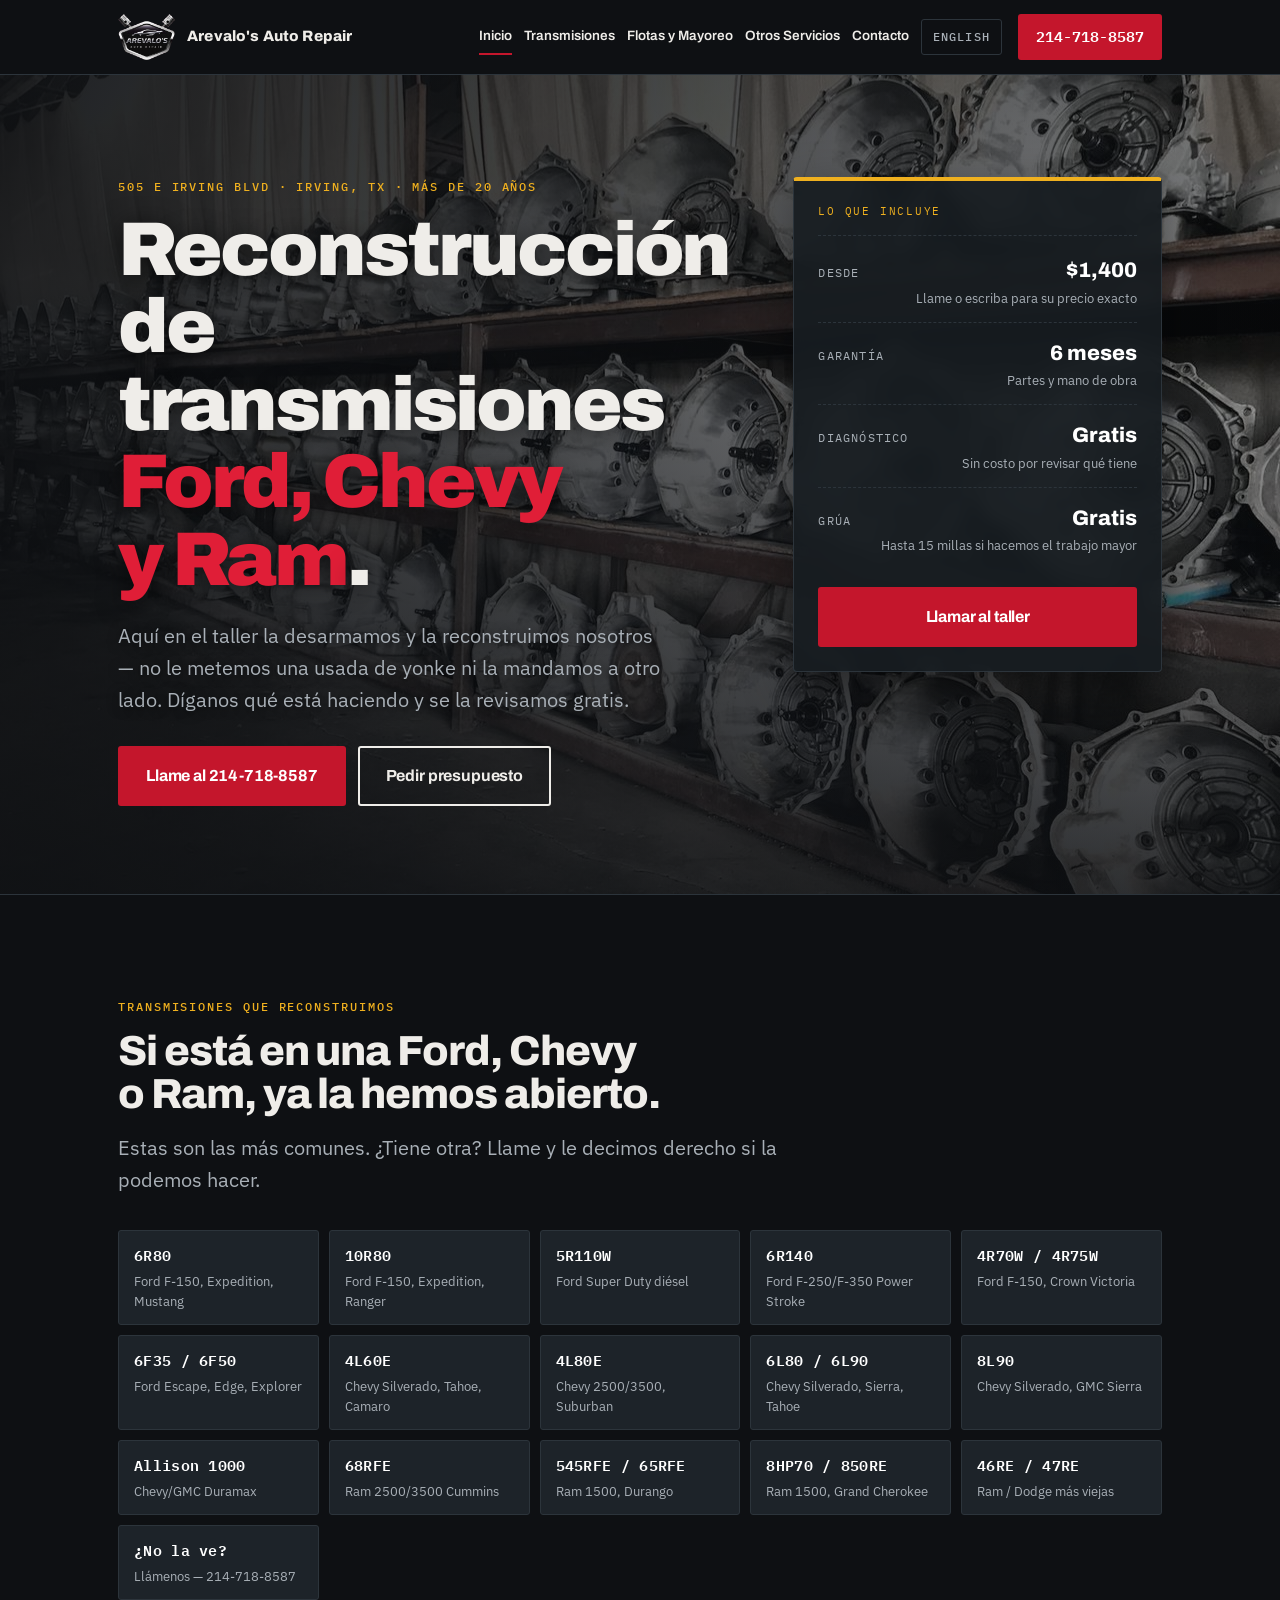
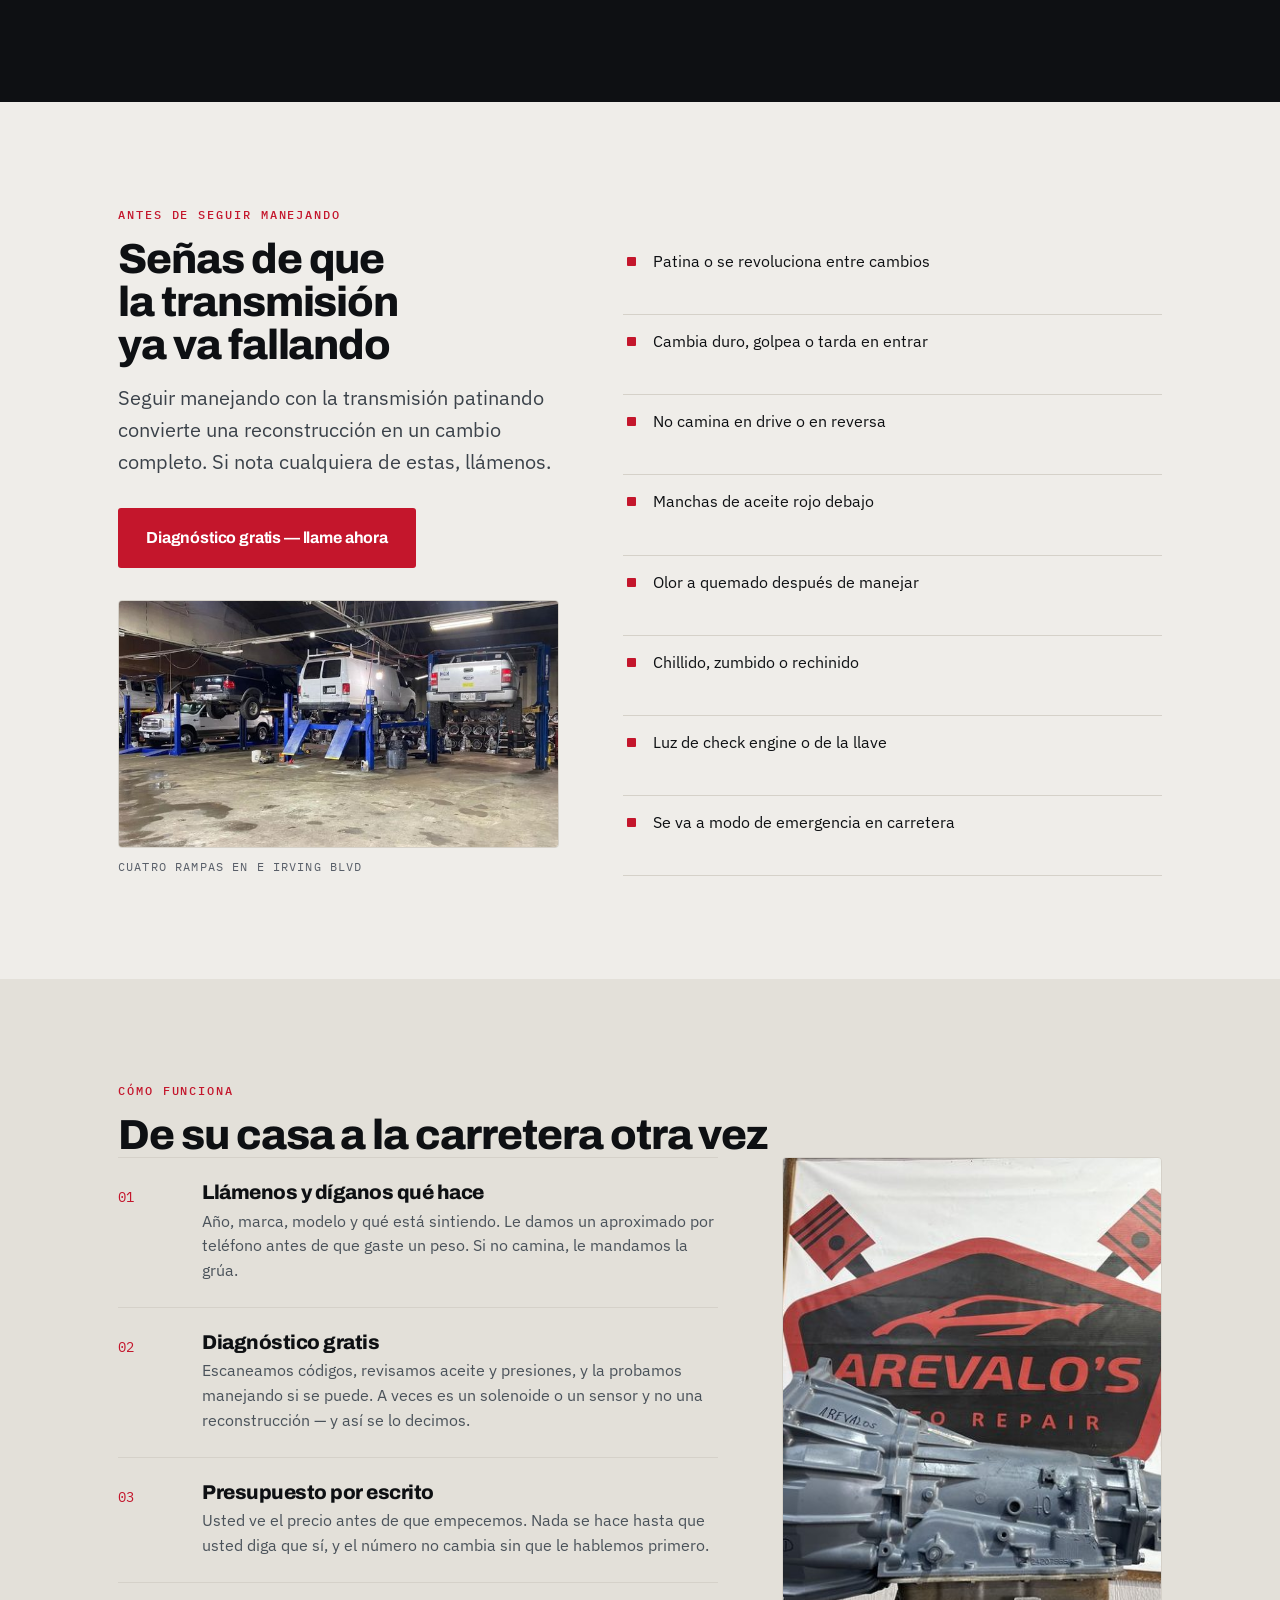
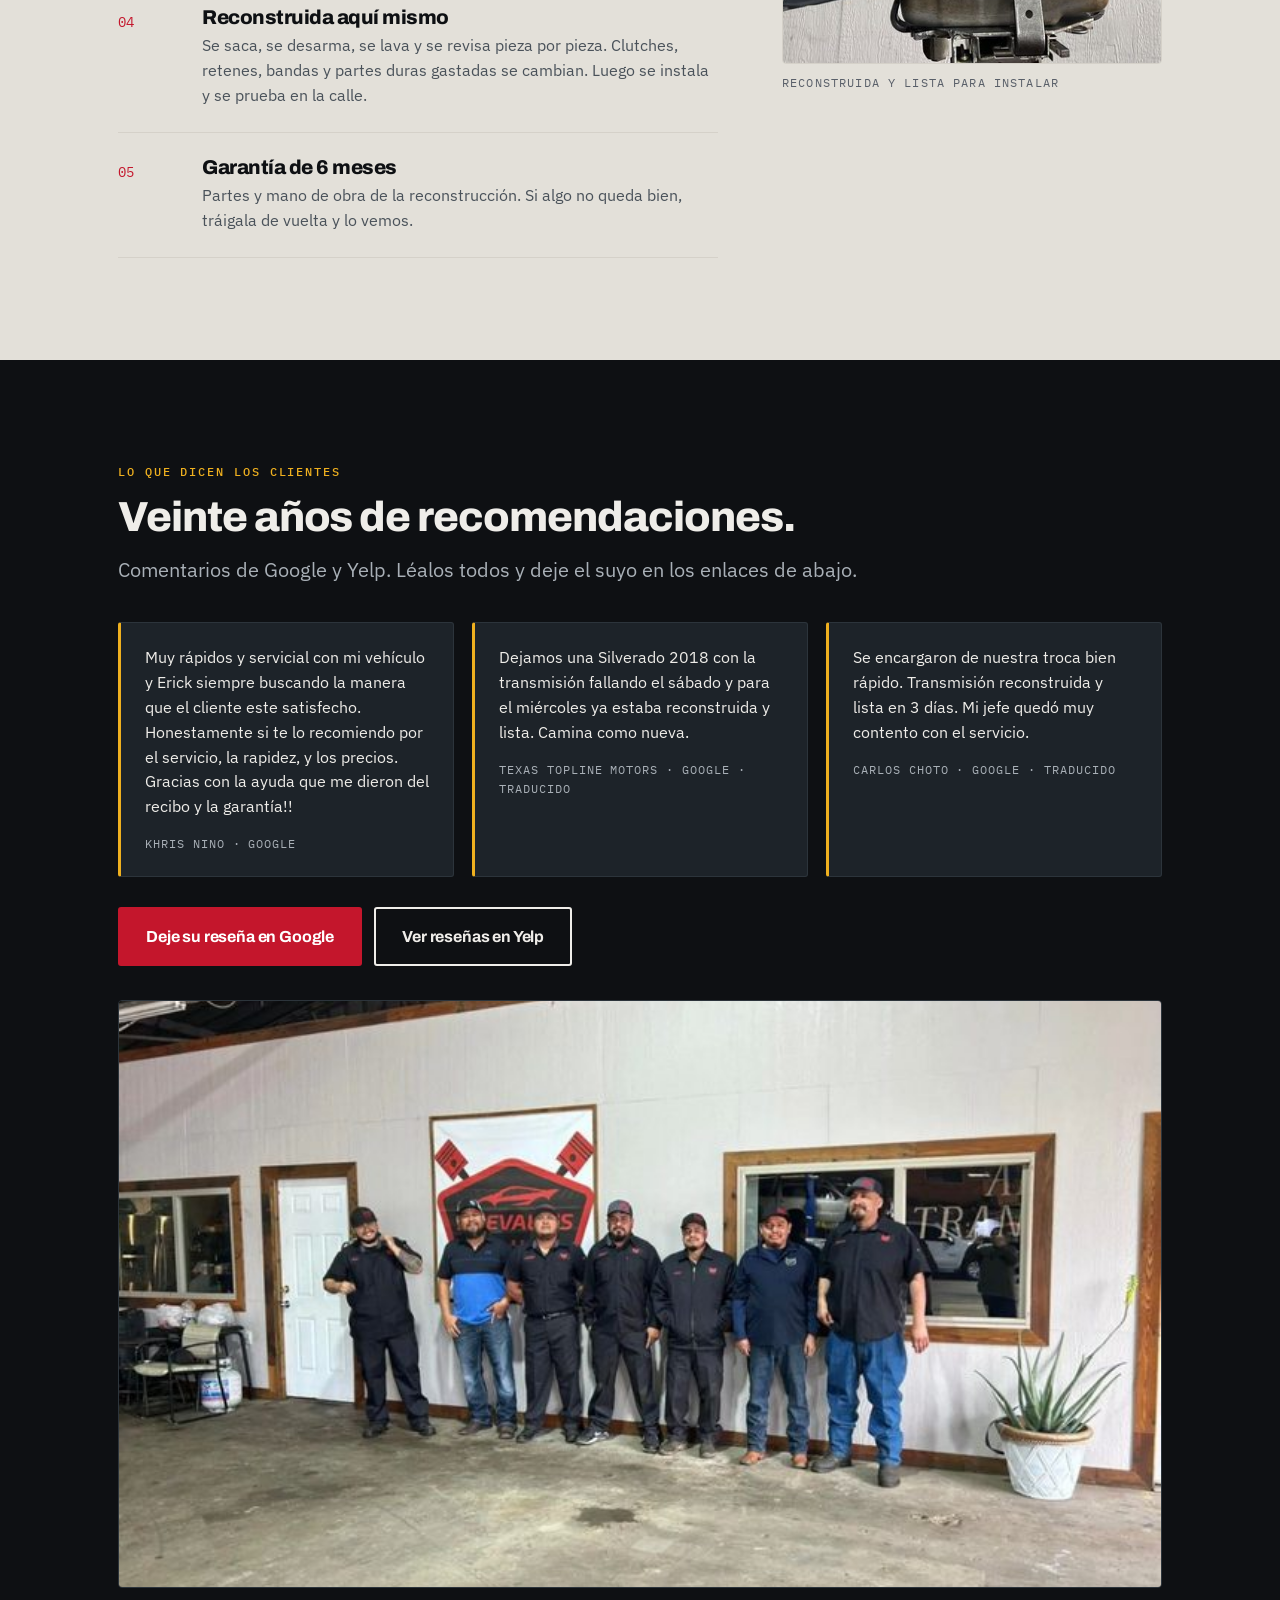
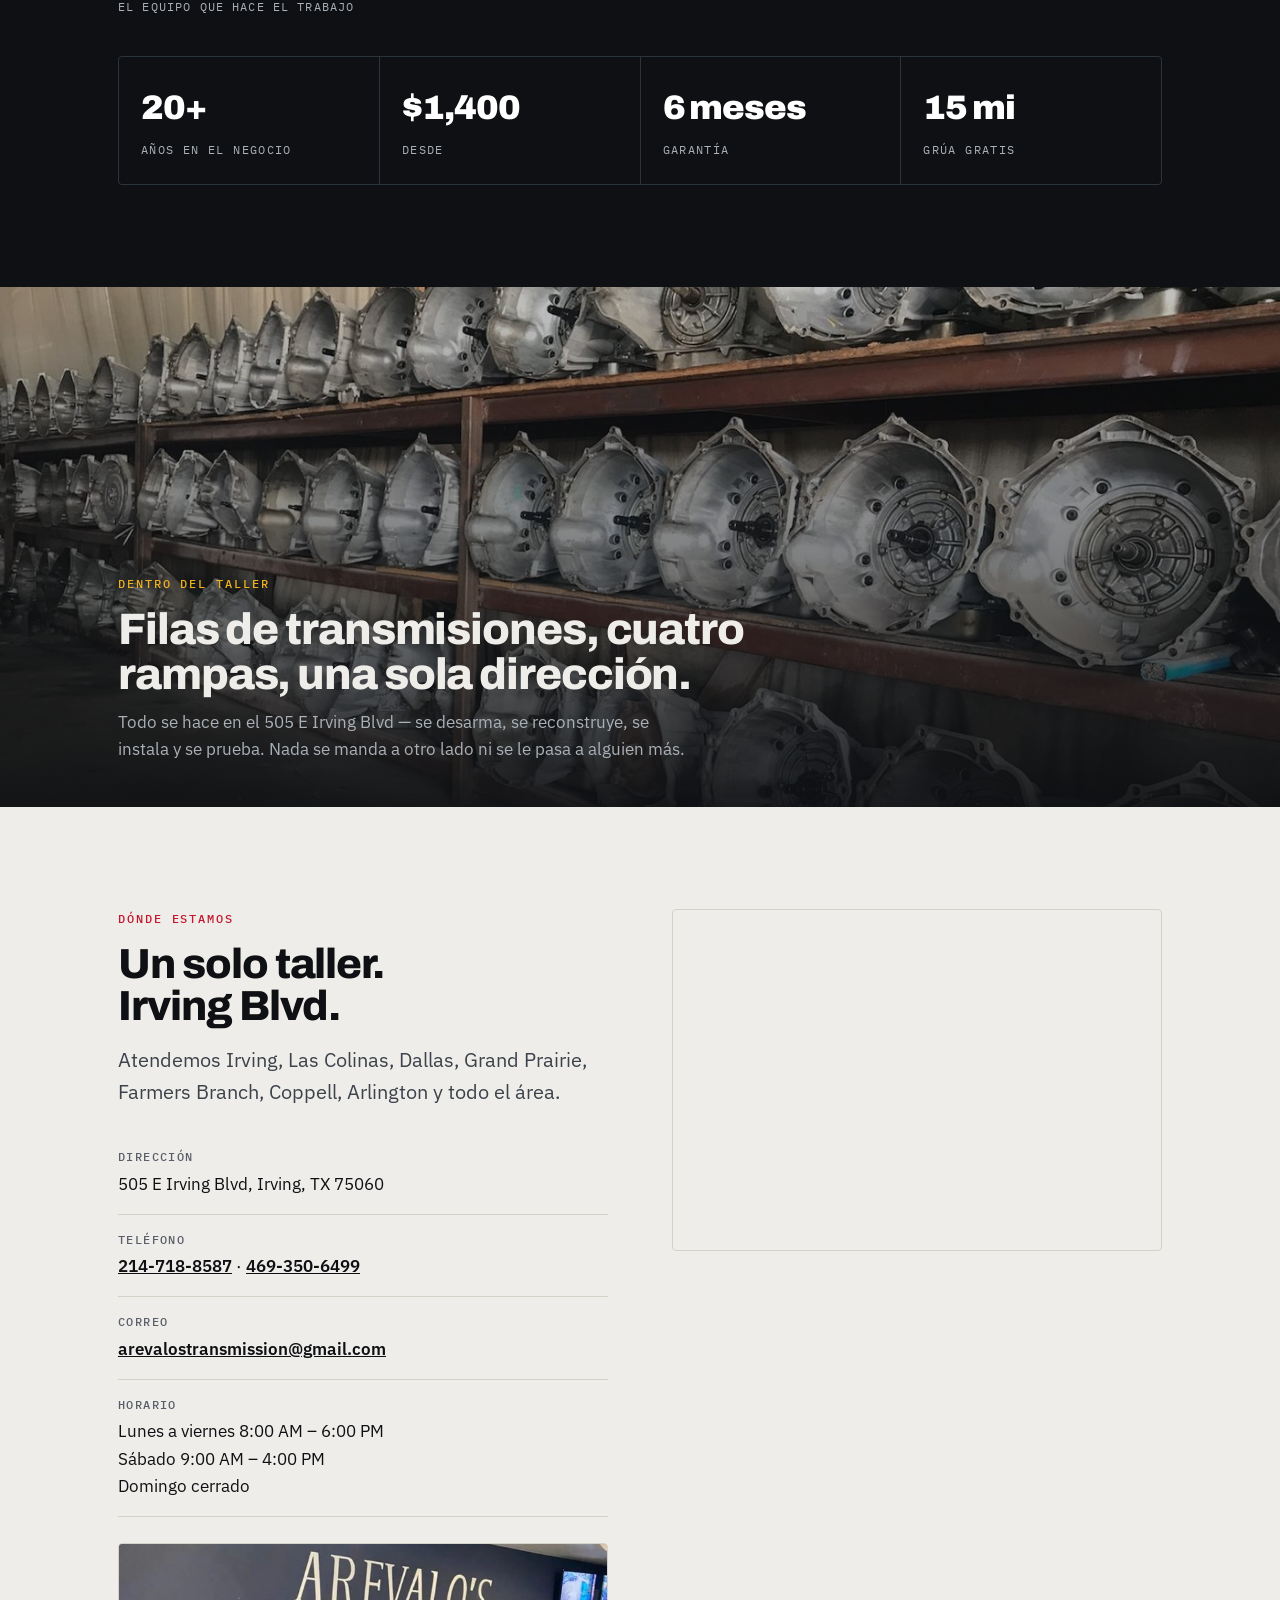
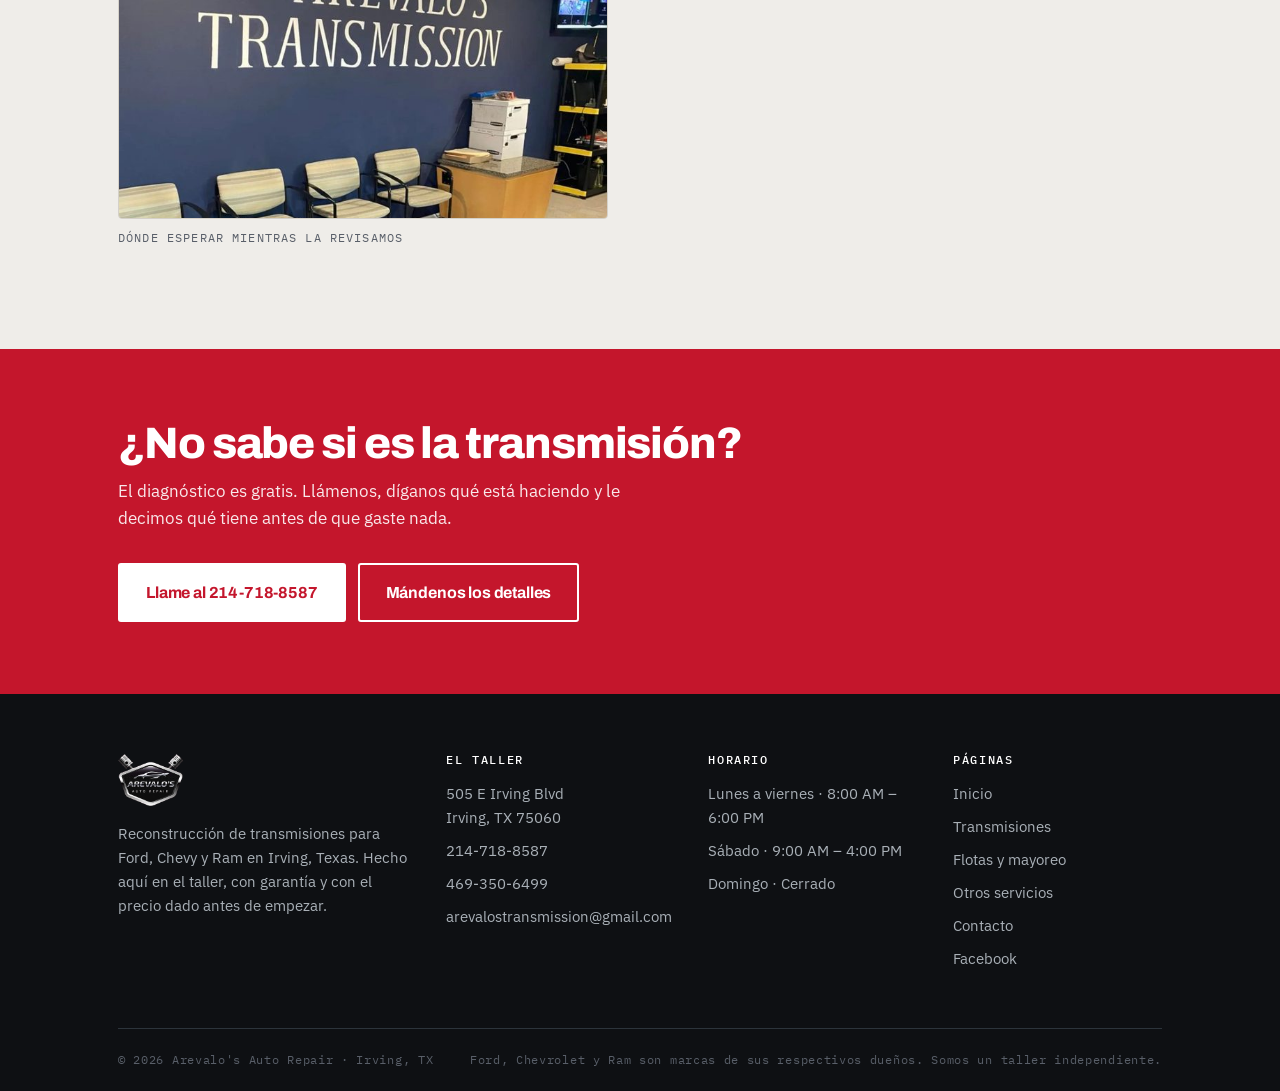
==== commit 05b75de2: "Fix trust, discoverability, accessibility and header layout site-wide Grouped because these changes " ====
--- a/es/index.html
+++ b/es/index.html
@@ -7,25 +7,39 @@
 <meta name="description" content="Reconstrucción de transmisiones Ford, Chevy y Ram en Irving, TX. Diagnóstico gratis, grúa gratis hasta 15 millas, garantía de 6 meses. Desde $1,400. Llame al 214-718-8587. Hablamos español.">
 <link rel="canonical" href="https://arevalosautorepair.com/es/index.html">
 <link rel="alternate" hreflang="es" href="https://arevalosautorepair.com/es/index.html">
-<link rel="alternate" hreflang="en" href="https://arevalosautorepair.com/index.html">
-<link rel="alternate" hreflang="x-default" href="https://arevalosautorepair.com/index.html">
+<link rel="alternate" hreflang="en" href="https://arevalosautorepair.com/">
+<link rel="alternate" hreflang="x-default" href="https://arevalosautorepair.com/">
 <link rel="icon" href="../assets/favicon.png" type="image/png">
+<link rel="apple-touch-icon" href="../assets/apple-touch-icon.png">
+<link rel="preload" as="image" href="../assets/hero-wall-800.jpg" media="(max-width: 800px)">
+<link rel="preload" as="image" href="../assets/hero-wall-1280.jpg" media="(min-width: 801px) and (max-width: 1280px)">
+<link rel="preload" as="image" href="../assets/hero-wall-1920.jpg" media="(min-width: 1281px)">
+<meta property="og:site_name" content="Arevalo&#39;s Auto Repair">
+<meta property="og:type" content="website">
 <meta property="og:title" content="Reparación de Transmisiones en Irving, TX | Arevalo's Auto Repair">
 <meta property="og:description" content="Reconstrucción de transmisiones Ford, Chevy y Ram en Irving, TX. Diagnóstico gratis, grúa gratis hasta 15 millas, garantía de 6 meses. Desde $1,400. Llame al 214-718-8587. Hablamos español.">
+<meta property="og:url" content="https://arevalosautorepair.com/es/index.html">
+<meta property="og:image" content="https://arevalosautorepair.com/assets/shop-2.jpg">
+<meta property="og:image:width" content="1400">
+<meta property="og:image:height" content="1050">
+<meta property="og:image:alt" content="La pared de transmisiones reconstruidas en Arevalo's Auto Repair, Irving, Texas">
 <meta property="og:locale" content="es_US">
+<meta property="og:locale:alternate" content="en_US">
+<meta name="twitter:card" content="summary_large_image">
 <link rel="preconnect" href="https://fonts.googleapis.com">
 <link rel="preconnect" href="https://fonts.gstatic.com" crossorigin>
 <link href="https://fonts.googleapis.com/css2?family=Archivo:wght@600;700;800;900&family=IBM+Plex+Mono:wght@400;500;600&family=IBM+Plex+Sans:wght@400;500;600&display=swap" rel="stylesheet">
 <link rel="stylesheet" href="../styles.css">
 <script type="application/ld+json">
-{"@context":"https://schema.org","@type":"AutoRepair","name":"Arevalo's Auto Repair","url":"https://arevalosautorepair.com/es/","telephone":"+1-214-718-8587","email":"arevalostransmission@gmail.com","address":{"@type":"PostalAddress","streetAddress":"505 E Irving Blvd","addressLocality":"Irving","addressRegion":"TX","postalCode":"75060","addressCountry":"US"},"geo":{"@type":"GeoCoordinates","latitude":32.813906,"longitude":-96.94131},"availableLanguage":["es","en"]}
+{"@context":"https://schema.org","@type":"AutoRepair","@id":"https://arevalosautorepair.com/#business","name":"Arevalo's Auto Repair","url":"https://arevalosautorepair.com/es/index.html","telephone":"+1-214-718-8587","email":"arevalostransmission@gmail.com","address":{"@type":"PostalAddress","streetAddress":"505 E Irving Blvd","addressLocality":"Irving","addressRegion":"TX","postalCode":"75060","addressCountry":"US"},"geo":{"@type":"GeoCoordinates","latitude":32.813906,"longitude":-96.94131},"availableLanguage":["es","en"]}
 </script>
 </head>
 <body>
+<a class="skiplink" href="#main">Saltar al contenido</a>
 <header class="masthead">
   <div class="wrap masthead__bar">
     <a class="masthead__logo" href="index.html">
-      <img src="../assets/logo-320.png" alt="Arevalo's Auto Repair">
+      <img src="../assets/logo-200.png" width="200" height="161" alt="Arevalo's Auto Repair">
       <span class="masthead__name">Arevalo's Auto Repair<span>Especialistas en Transmisiones · Irving, TX</span></span>
     </a>
     <button class="navtoggle" aria-expanded="false" aria-controls="nav">MENÚ</button>
@@ -41,7 +55,7 @@
   </div>
 </header>
 
-<section class="hero">
+<section id="main" class="hero">
   <div class="wrap hero__grid">
     <div>
       <p class="eyebrow on-dark">505 E Irving Blvd · Irving, TX · Más de 20 años</p>
@@ -99,7 +113,7 @@
         <p class="lede" style="margin-top:16px">Seguir manejando con la transmisión patinando convierte una reconstrucción en un cambio completo. Si nota cualquiera de estas, llámenos.</p>
         <div class="btn-row"><a class="btn btn--call" href="tel:+12147188587">Diagnóstico gratis — llame ahora</a></div>
         <figure class="shot shot--wide" style="margin-top:32px">
-          <img src="../assets/shop-1.jpg" alt="Camionetas Ford y una van de trabajo en los elevadores de Arevalo's Auto Repair en Irving, Texas" loading="lazy">
+          <img src="../assets/shop-1.jpg" srcset="../assets/shop-1-700.jpg 700w, ../assets/shop-1.jpg 1400w" sizes="(min-width: 1140px) 560px, (min-width: 760px) 50vw, 100vw" width="1400" height="1050" alt="Camionetas Ford y una van de trabajo en los elevadores de Arevalo's Auto Repair en Irving, Texas" loading="lazy">
           <figcaption>Cuatro rampas en E Irving Blvd</figcaption>
         </figure>
       </div>
@@ -130,7 +144,7 @@
       <div class="step"><div><h3>Garantía de 6 meses</h3><p>Partes y mano de obra de la reconstrucción. Si algo no queda bien, tráigala de vuelta y lo vemos.</p></div></div>
     </div>
     <figure class="shot">
-      <img src="../assets/shop-3.jpg" alt="Transmisión recién reconstruida frente a la lona de Arevalo's Auto Repair" loading="lazy">
+      <img src="../assets/shop-3.jpg" srcset="../assets/shop-3-700.jpg 700w, ../assets/shop-3.jpg 1400w" sizes="(min-width: 1140px) 560px, (min-width: 760px) 50vw, 100vw" width="1400" height="1050" alt="Transmisión recién reconstruida frente a la lona de Arevalo's Auto Repair" loading="lazy">
       <figcaption>Reconstruida y lista para instalar</figcaption>
     </figure>
     </div>
@@ -146,28 +160,35 @@
     <!-- RESEÑAS — VERIFICAR ANTES DE PUBLICAR. Confirme cada una contra su
          perfil de Google/Yelp y ponga el texto exacto del cliente con su
          nombre y fecha reales. -->
+    <!-- ==========================================================
+         RESEÑAS — textuales del perfil de Google del taller
+         (google.com/maps?cid=8593300856004174944), leído 2026-08-26.
+         La de Khris Nino está en español, tal cual la escribió.
+         Las otras dos son traducciones marcadas como tales — nunca
+         presente una traducción como si fuera el texto original.
+         ========================================================== -->
     <div class="quotes">
       <div class="quote">
-        <p>Llevaron una Ford Transit 2021 de una compañía de construcción. La grúa llegó de Arlington en menos de una hora y la camioneta salió rápido.</p>
-        <cite>Reseña de Google · Dueño de camioneta de trabajo</cite>
+        <p>Muy rápidos y servicial con mi vehículo y Erick siempre buscando la manera que el cliente este satisfecho. Honestamente si te lo recomiendo por el servicio, la rapidez, y los precios. Gracias con la ayuda que me dieron del recibo y la garantía!!</p>
+        <cite>Khris Nino · Google</cite>
       </div>
       <div class="quote">
-        <p>Otro taller de Irving pedía mucho más dinero y hasta diez semanas por partes. Aquí costó menos, quedó en una semana y la camioneta camina suave.</p>
-        <cite>Reseña de Google · Dueño de camioneta de trabajo</cite>
+        <p>Dejamos una Silverado 2018 con la transmisión fallando el sábado y para el miércoles ya estaba reconstruida y lista. Camina como nueva.</p>
+        <cite>Texas Topline Motors · Google · traducido</cite>
       </div>
       <div class="quote">
-        <p>Muy amables y buen trabajo. Es un negocio familiar y eso lo respeto.</p>
-        <cite>Hamid N. · Yelp · Marzo 2025</cite>
+        <p>Se encargaron de nuestra troca bien rápido. Transmisión reconstruida y lista en 3 días. Mi jefe quedó muy contento con el servicio.</p>
+        <cite>Carlos Choto · Google · traducido</cite>
       </div>
     </div>
 
     <div class="btn-row" style="margin-top:30px">
-      <a class="btn btn--call" href="REPLACE_WITH_GOOGLE_REVIEW_LINK">Deje su reseña en Google</a>
+      <a class="btn btn--call" href="https://www.google.com/maps?cid=8593300856004174944">Deje su reseña en Google</a>
       <a class="btn btn--ghost" href="https://www.yelp.com/biz/arevalos-auto-repair-irving">Ver reseñas en Yelp</a>
     </div>
 
     <figure class="shot shot--wide" style="margin-top:34px">
-      <img src="../assets/shop-4.jpg" alt="El equipo de Arevalo's Auto Repair dentro del taller en Irving, Texas" loading="lazy">
+      <img src="../assets/shop-4.jpg" srcset="../assets/shop-4-700.jpg 700w, ../assets/shop-4.jpg 1400w" sizes="(min-width: 1140px) 560px, (min-width: 760px) 50vw, 100vw" width="1400" height="1050" alt="El equipo de Arevalo's Auto Repair dentro del taller en Irving, Texas" loading="lazy">
       <figcaption>El equipo que hace el trabajo</figcaption>
     </figure>
 
@@ -180,7 +201,7 @@
   </div>
 </section>
 
-<section class="photoband" style="background-image:url('../assets/shop-2.jpg')">
+<section class="photoband" style="--bg:url('../assets/shop-2-700.jpg');--bg-lg:url('../assets/shop-2.jpg')">
   <div class="wrap">
     <p class="eyebrow on-dark">Dentro del taller</p>
     <h2>Filas de transmisiones, cuatro rampas, una sola dirección.</h2>
@@ -202,7 +223,7 @@
           <li><strong>Horario</strong>Lunes a viernes 8:00 AM – 6:00 PM<br>Sábado 9:00 AM – 4:00 PM<br>Domingo cerrado</li>
         </ul>
         <figure class="shot shot--wide shot--top" style="margin-top:26px">
-          <img src="../assets/shop-5.jpg" alt="Sala de espera de Arevalo's Transmission en Irving, Texas" loading="lazy">
+          <img src="../assets/shop-5.jpg" srcset="../assets/shop-5-700.jpg 700w, ../assets/shop-5.jpg 1400w" sizes="(min-width: 1140px) 560px, (min-width: 760px) 50vw, 100vw" width="1400" height="1866" alt="Sala de espera de Arevalo's Transmission en Irving, Texas" loading="lazy">
           <figcaption>Dónde esperar mientras la revisamos</figcaption>
         </figure>
       </div>
@@ -230,7 +251,7 @@
   <div class="wrap">
     <div class="foot__grid">
       <div>
-        <img src="../assets/logo-320.png" alt="Arevalo's Auto Repair">
+        <img src="../assets/logo-200.png" width="200" height="161" alt="Arevalo's Auto Repair">
         <p>Reconstrucción de transmisiones para Ford, Chevy y Ram en Irving, Texas. Hecho aquí en el taller, con garantía y con el precio dado antes de empezar.</p>
       </div>
       <div>
--- a/styles.css
+++ b/styles.css
@@ -12,7 +12,7 @@
   --paper:    #EFEDE9;
   --paper-2:  #E3E0D9;
   --chrome:   #A9B0B7;
-  --mute:     #6E7681;
+  --mute:     #595F69;   /* 4.9:1 on --paper-2, 5.5:1 on --paper — WCAG AA at 11.5px */
   --red:      #C4162C;
   --red-hot:  #E01E37;
   --amber:    #EFB01F;
@@ -39,7 +39,17 @@
   -webkit-font-smoothing: antialiased;
 }
 
-img { max-width: 100%; display: block; }
+/* Keyboard skip link — visually hidden until it receives focus, so a
+   keyboard or screen-reader user can jump the nav on every page. */
+.skiplink {
+  position: absolute; left: -9999px; top: 0; z-index: 200;
+  background: var(--red); color: #fff; padding: 12px 18px;
+  font-family: var(--mono); font-size: 13px; letter-spacing: .08em;
+  text-transform: uppercase; text-decoration: none;
+}
+.skiplink:focus { left: 0; }
+
+img { max-width: 100%; height: auto; display: block; }
 a { color: inherit; }
 
 h1, h2, h3, h4 {
@@ -109,7 +119,7 @@
   display: flex; align-items: center; gap: 16px;
   min-height: 74px;
 }
-.masthead__logo { display: flex; align-items: center; gap: 12px; text-decoration: none; margin-right: auto; }
+.masthead__logo { display: flex; align-items: center; gap: 12px; text-decoration: none; margin-right: auto; flex-shrink: 0; }
 .masthead__logo img { height: 46px; width: auto; }
 .masthead__name {
   font-family: var(--display); font-weight: 800; font-size: 15px;
@@ -117,11 +127,11 @@
 }
 .masthead__name span {
   display: block; font-family: var(--mono); font-weight: 400;
-  font-size: 10.5px; letter-spacing: 0.13em; text-transform: uppercase; color: var(--chrome); white-space: nowrap;
-}
-.nav { display: flex; align-items: center; gap: 18px; }
+  font-size: 10px; letter-spacing: 0.08em; text-transform: uppercase; color: var(--chrome); white-space: nowrap;
+}
+.nav { display: flex; align-items: center; gap: 12px; }
 .nav a {
-  font-family: var(--display); font-weight: 600; font-size: 14px;
+  font-family: var(--display); font-weight: 600; font-size: 13.5px;
   color: var(--paper); text-decoration: none; padding: 6px 0;
   border-bottom: 2px solid transparent; white-space: nowrap;
 }
@@ -133,6 +143,18 @@
   padding: 7px 11px !important; color: var(--chrome) !important;
 }
 .nav a.langswitch:hover { color: #fff !important; border-color: var(--chrome) !important; }
+
+/* TEMPORARY — form-not-connected notice. Delete this rule and the
+   .formnote blocks in the HTML once YOUR_FORM_ID is replaced. */
+.formnote {
+  background: #FCF3DA; border: 1px solid var(--amber); border-left: 3px solid var(--amber);
+  border-radius: 3px; padding: 16px 18px; margin-bottom: 22px;
+  font-size: 15px; line-height: 1.5;
+}
+.formnote strong { font-family: var(--display); font-weight: 800; }
+.formnote a { font-weight: 600; text-decoration: underline; }
+
+.hp { position: absolute; left: -9999px; width: 1px; height: 1px; overflow: hidden; }
 
 /* photo gallery */
 .gallery { display: grid; grid-template-columns: repeat(auto-fill, minmax(280px, 1fr)); gap: 12px; margin-top: 36px; }
@@ -378,11 +400,14 @@
 .pagehead p { color: var(--chrome); font-size: clamp(16px, 1.9vw, 19px); max-width: 60ch; margin-top: 18px; }
 
 /* --- responsive --------------------------------------------------------- */
-@media (max-width: 1320px) {
-  html[lang="es"] .masthead__name span { display: none; }
-  html[lang="es"] .nav { gap: 15px; }
-  html[lang="es"] .nav a { font-size: 13.5px; }
-}
+@media (max-width: 1200px) {
+  .masthead__name span { display: none; }
+}
+
+/* Spanish nav labels are longer than the English ones, and the header bar is
+   capped at 1140px, so it never gets extra room no matter how wide the screen.
+   The tagline is what gives way. */
+html[lang="es"] .masthead__name span { display: none; }
 
 @media (max-width: 1080px) {
   .hero__grid, .split, .split--narrow { grid-template-columns: 1fr; }
@@ -448,7 +473,6 @@
 
 @media (max-width: 560px) {
   .foot__grid { grid-template-columns: 1fr; gap: 30px; }
-  .masthead__name span { display: none; }
   .step { grid-template-columns: 40px 1fr; gap: 14px; }
 }
 
@@ -494,6 +518,16 @@
 .steps-media .steps { margin-top: 0; }
 .steps-media > figure.shot { position: sticky; top: 104px; }
 .steps-media > figure.shot img { aspect-ratio: 3 / 4; }
+
+/* Full-bleed photos (.photoband, .pagehead--photo) name their image with two
+   custom properties in the markup — --bg for phones, --bg-lg for everything
+   else — so a phone downloads the 700px file instead of the 1400px one.
+   Inline background-image can't be overridden by a media query; a custom
+   property can. */
+.photoband, .pagehead--photo { background-image: var(--bg); }
+@media (min-width: 801px) {
+  .photoband, .pagehead--photo { background-image: var(--bg-lg); }
+}
 
 /* Edge-to-edge photo band with a line of text over it. */
 .photoband {
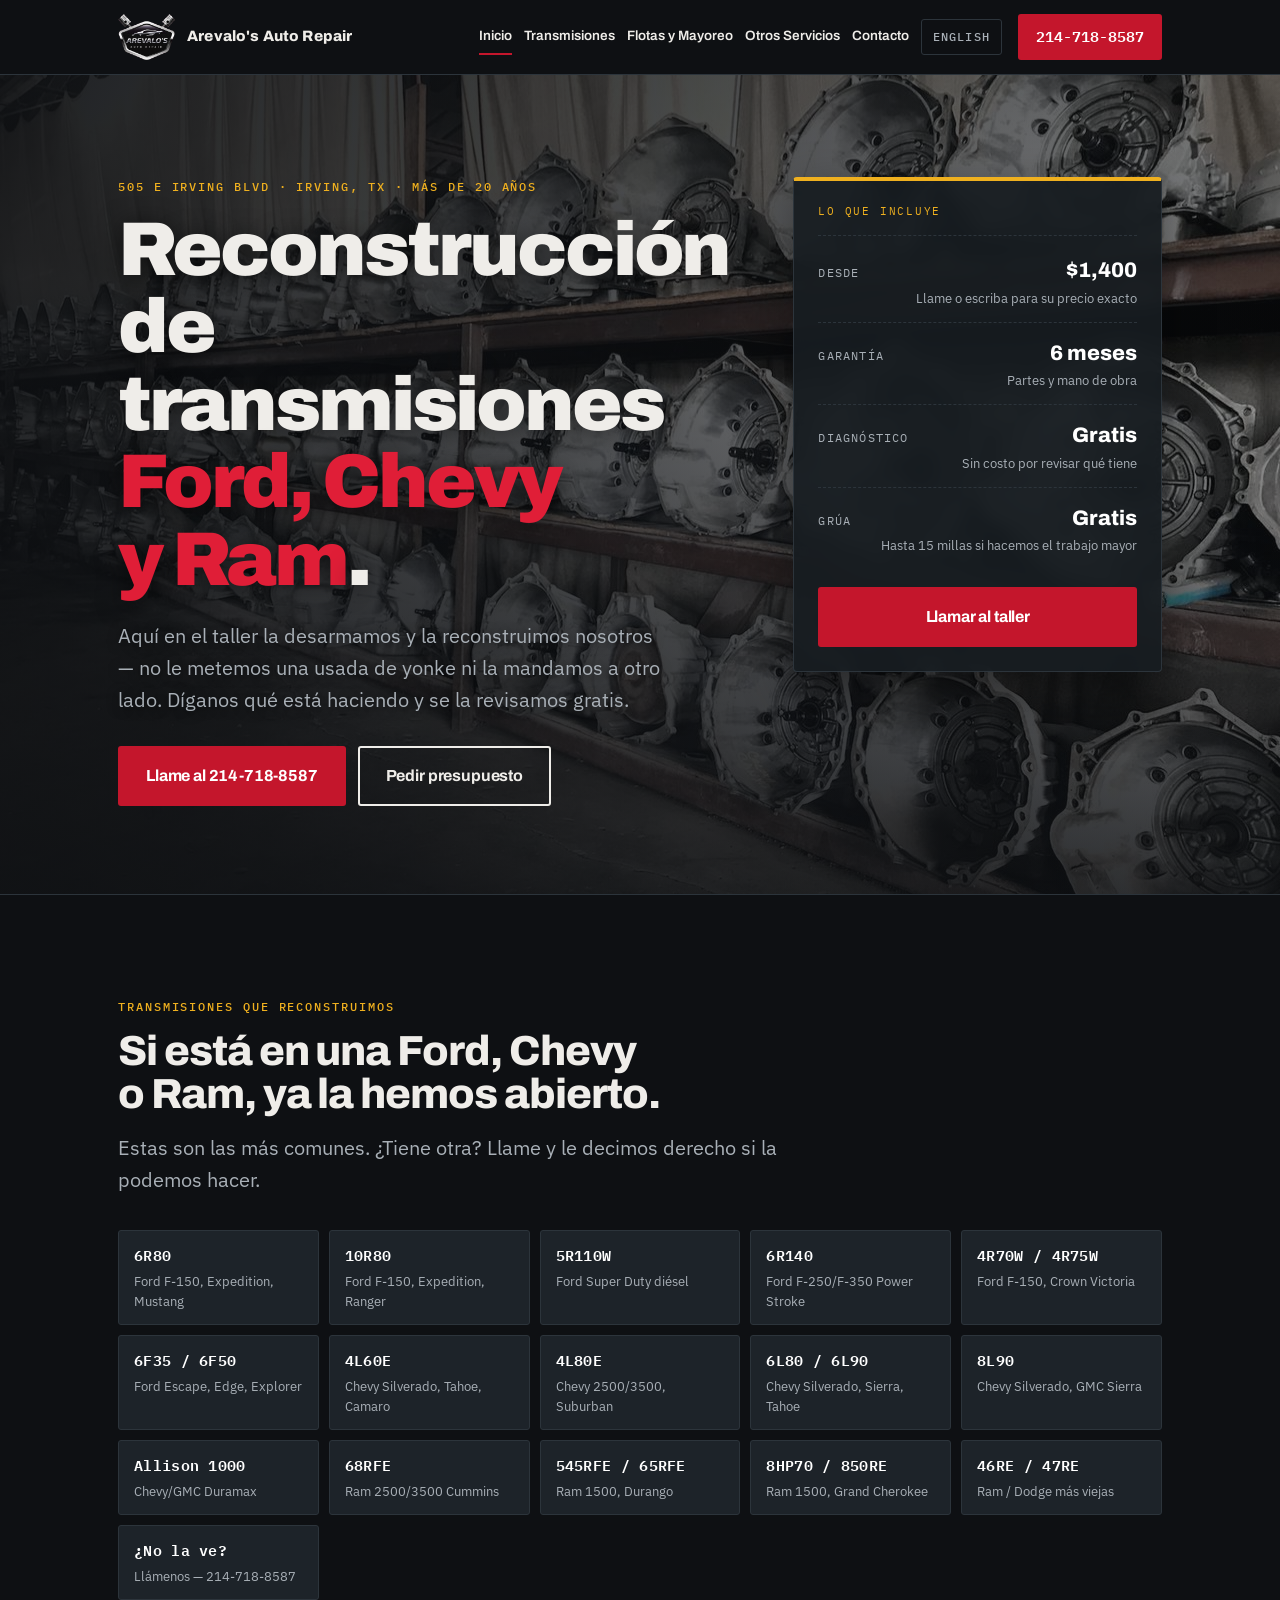
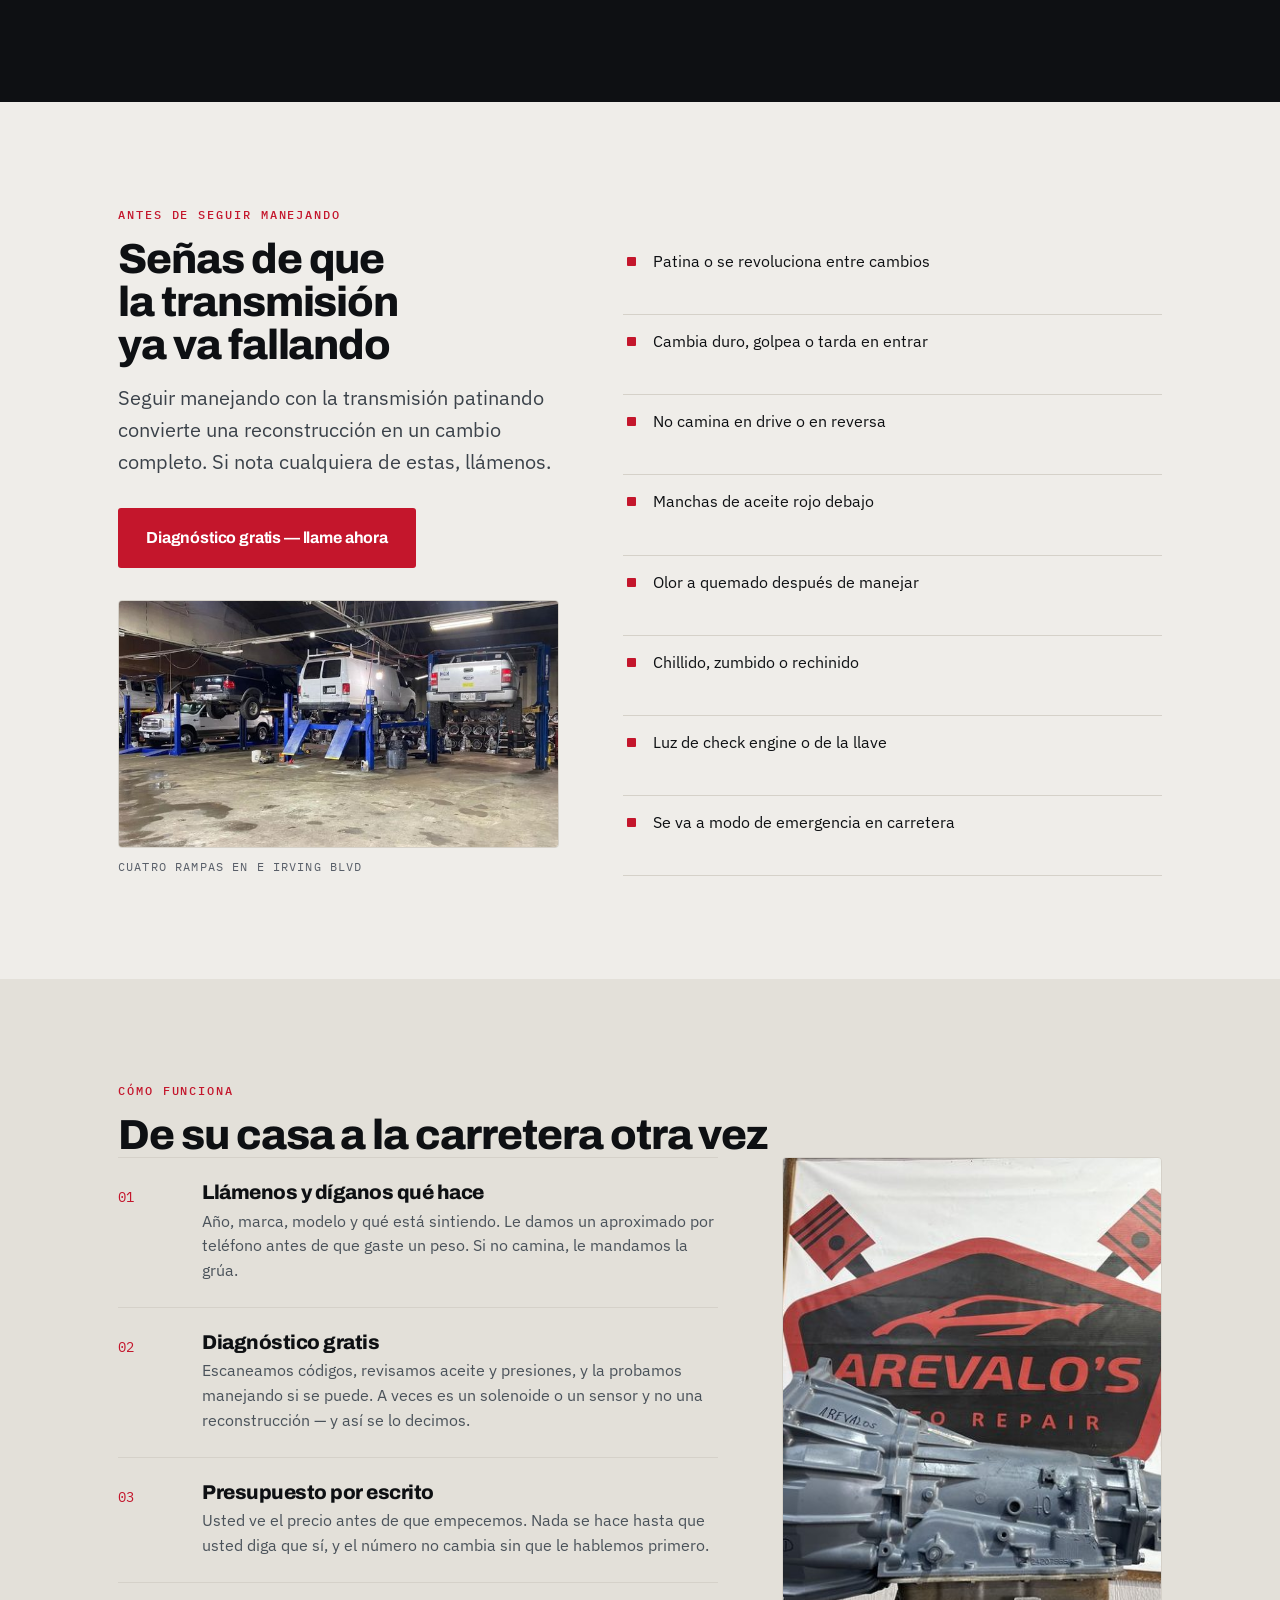
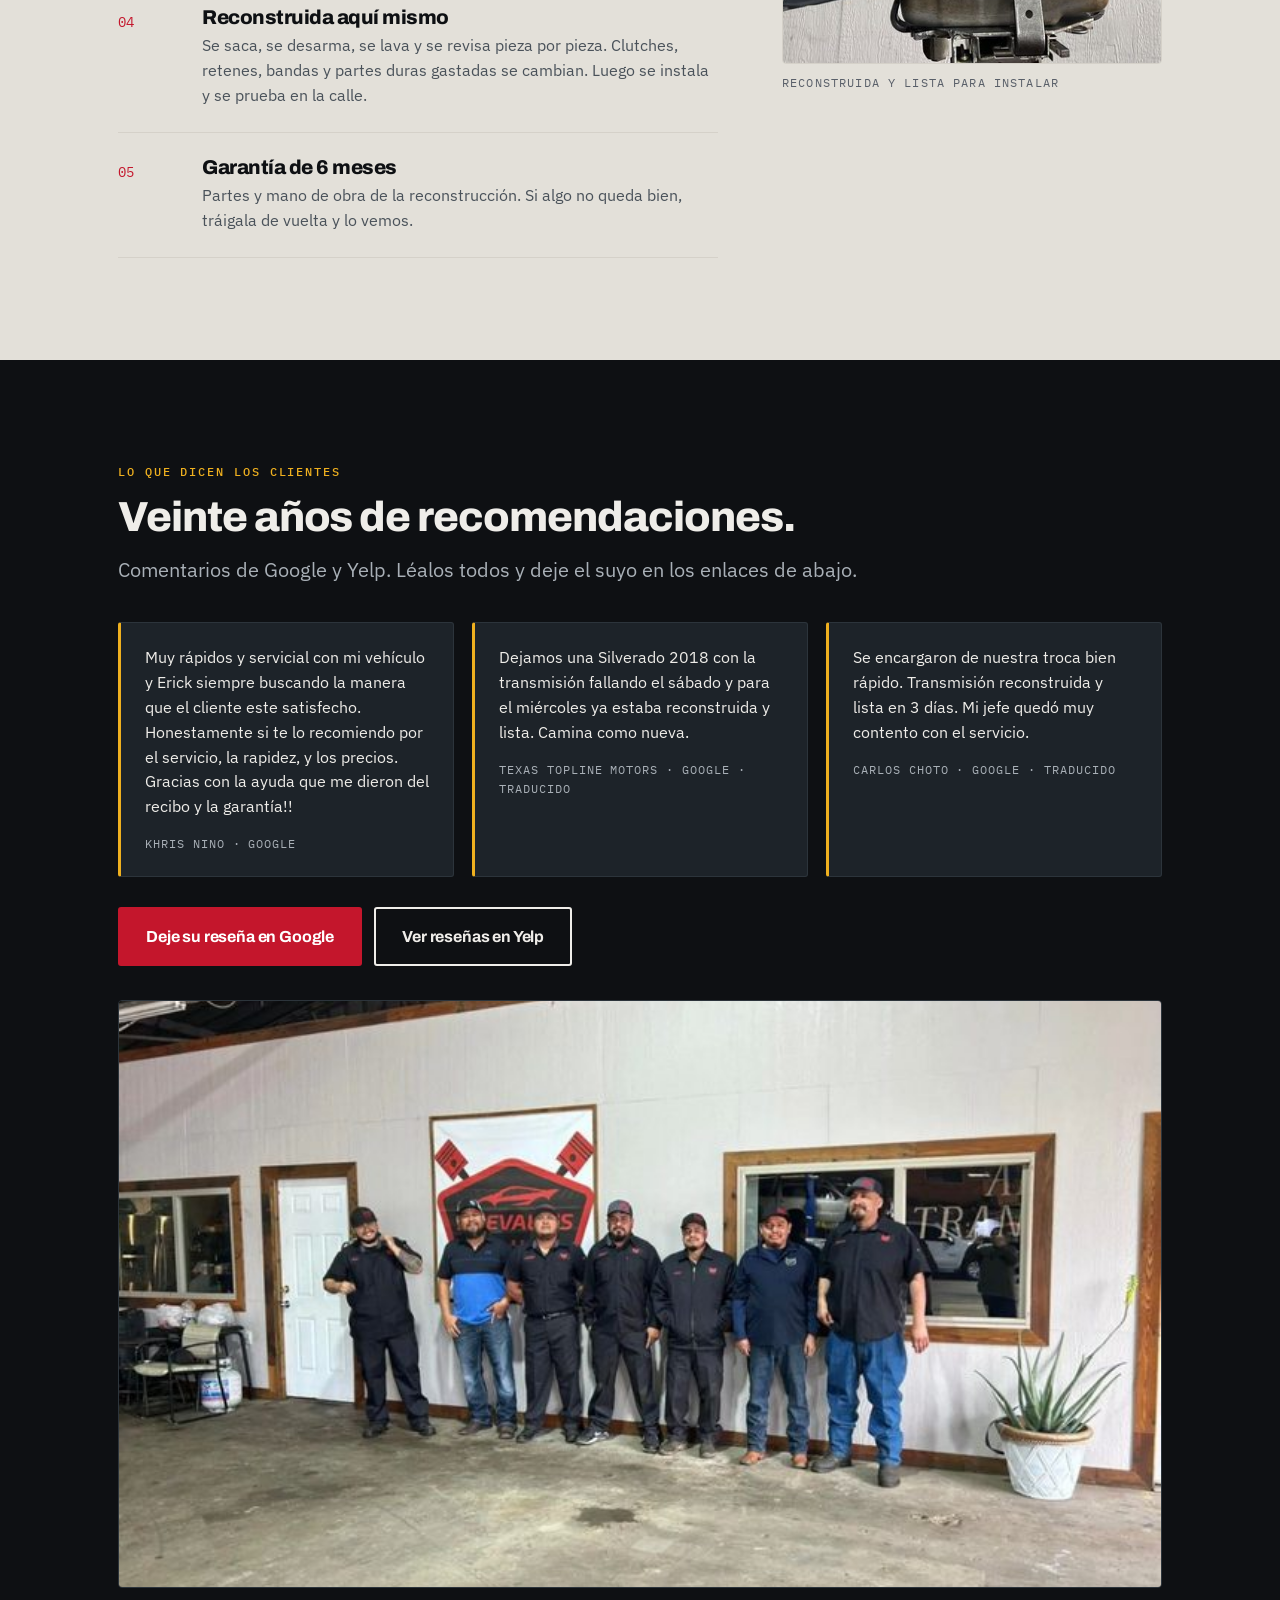
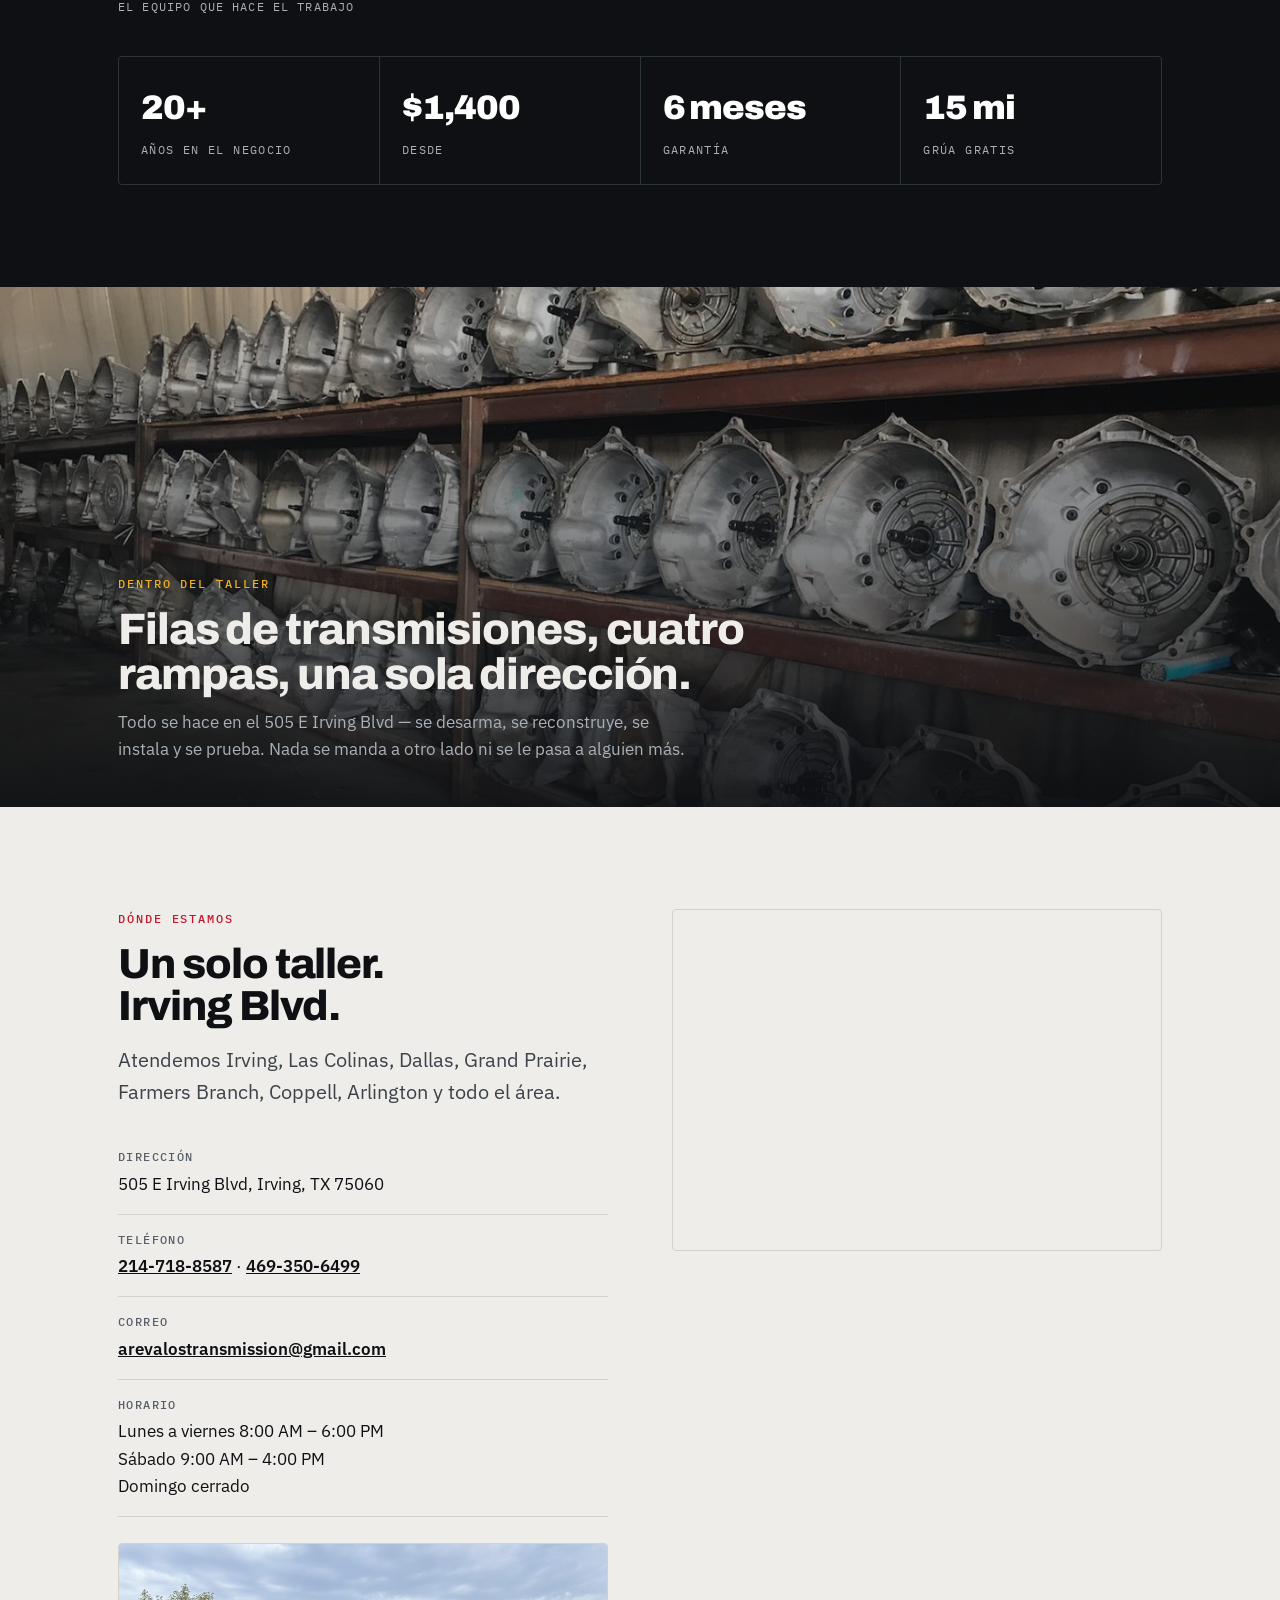
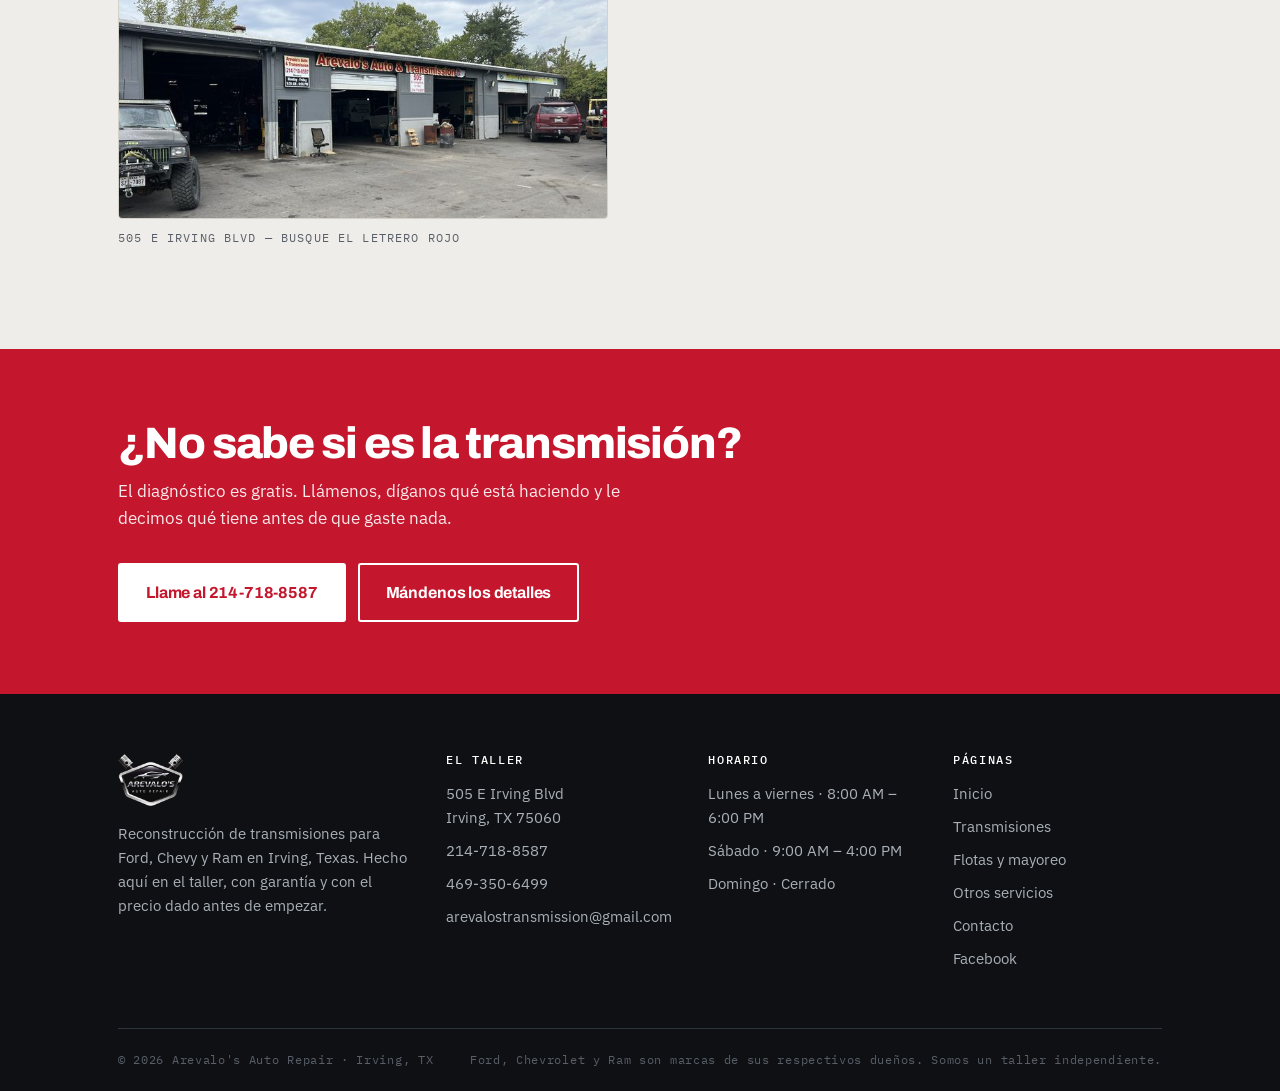
==== commit 97a9fe69: "Add the shop exterior photo, and record what it revealed Fills the one photo CLAUDE.md listed as mis" ====
--- a/es/index.html
+++ b/es/index.html
@@ -223,8 +223,8 @@
           <li><strong>Horario</strong>Lunes a viernes 8:00 AM – 6:00 PM<br>Sábado 9:00 AM – 4:00 PM<br>Domingo cerrado</li>
         </ul>
         <figure class="shot shot--wide shot--top" style="margin-top:26px">
-          <img src="../assets/shop-5.jpg" srcset="../assets/shop-5-700.jpg 700w, ../assets/shop-5.jpg 1400w" sizes="(min-width: 1140px) 560px, (min-width: 760px) 50vw, 100vw" width="1400" height="1866" alt="Sala de espera de Arevalo's Transmission en Irving, Texas" loading="lazy">
-          <figcaption>Dónde esperar mientras la revisamos</figcaption>
+          <img src="../assets/shopexterior.jpg" srcset="../assets/shopexterior-700.jpg 700w, ../assets/shopexterior.jpg 1400w" sizes="(min-width: 1140px) 560px, (min-width: 760px) 50vw, 100vw" width="1400" height="1050" alt="El frente del taller Arevalo&#39;s Auto &amp; Transmission en 505 E Irving Blvd, Irving, Texas" loading="lazy">
+          <figcaption>505 E Irving Blvd — busque el letrero rojo</figcaption>
         </figure>
       </div>
       <div class="map">
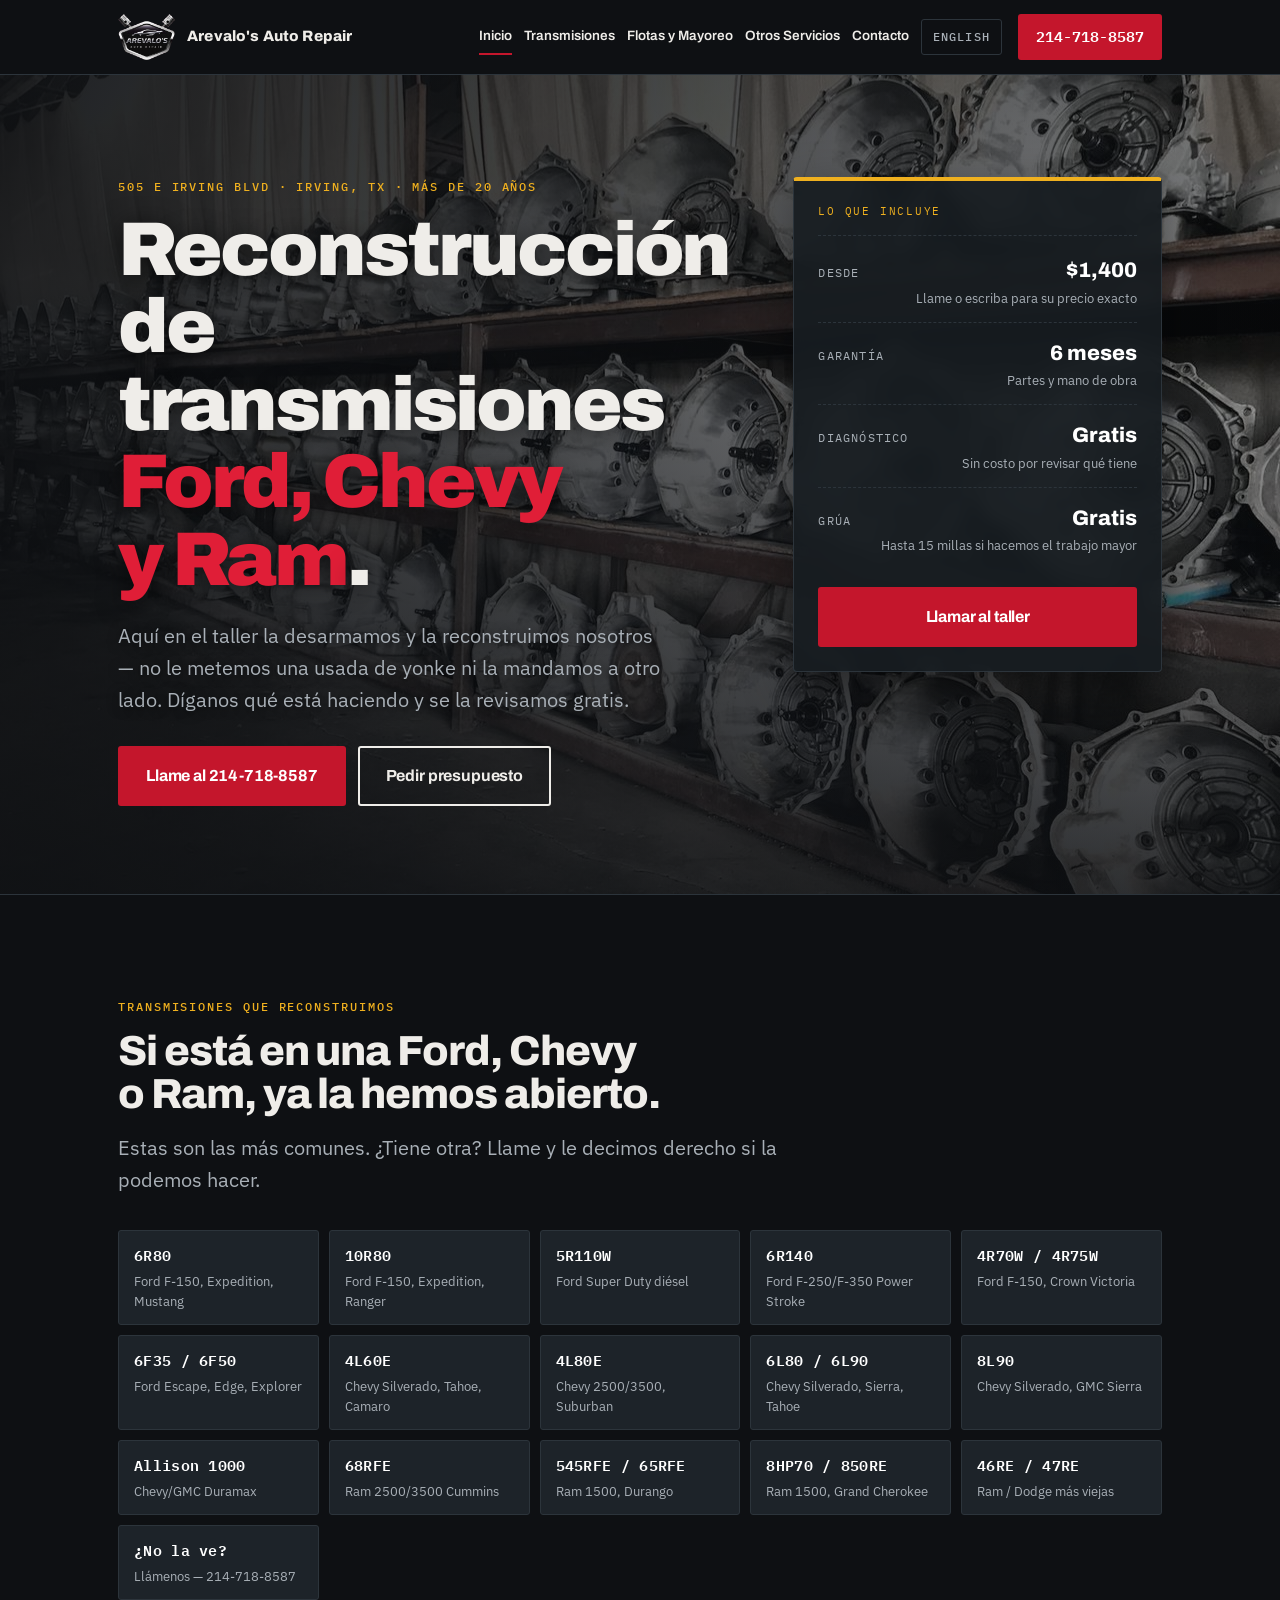
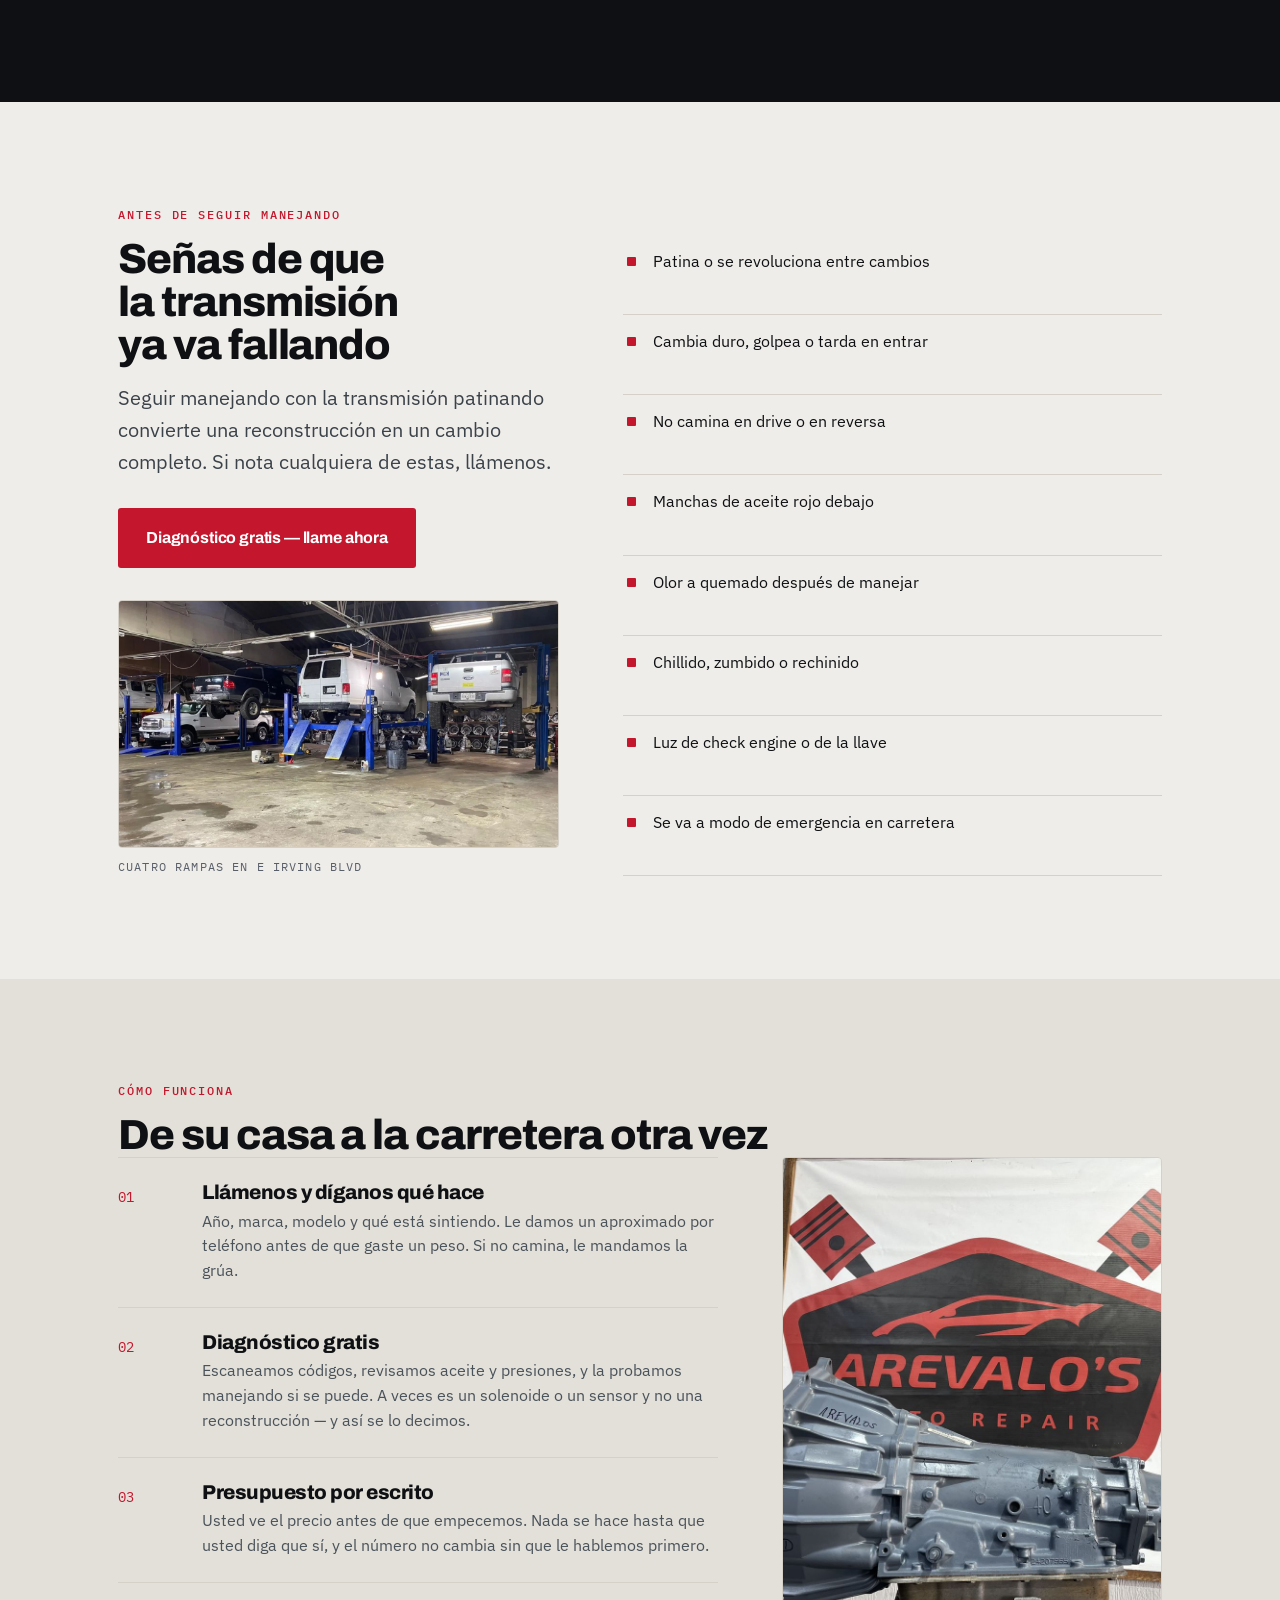
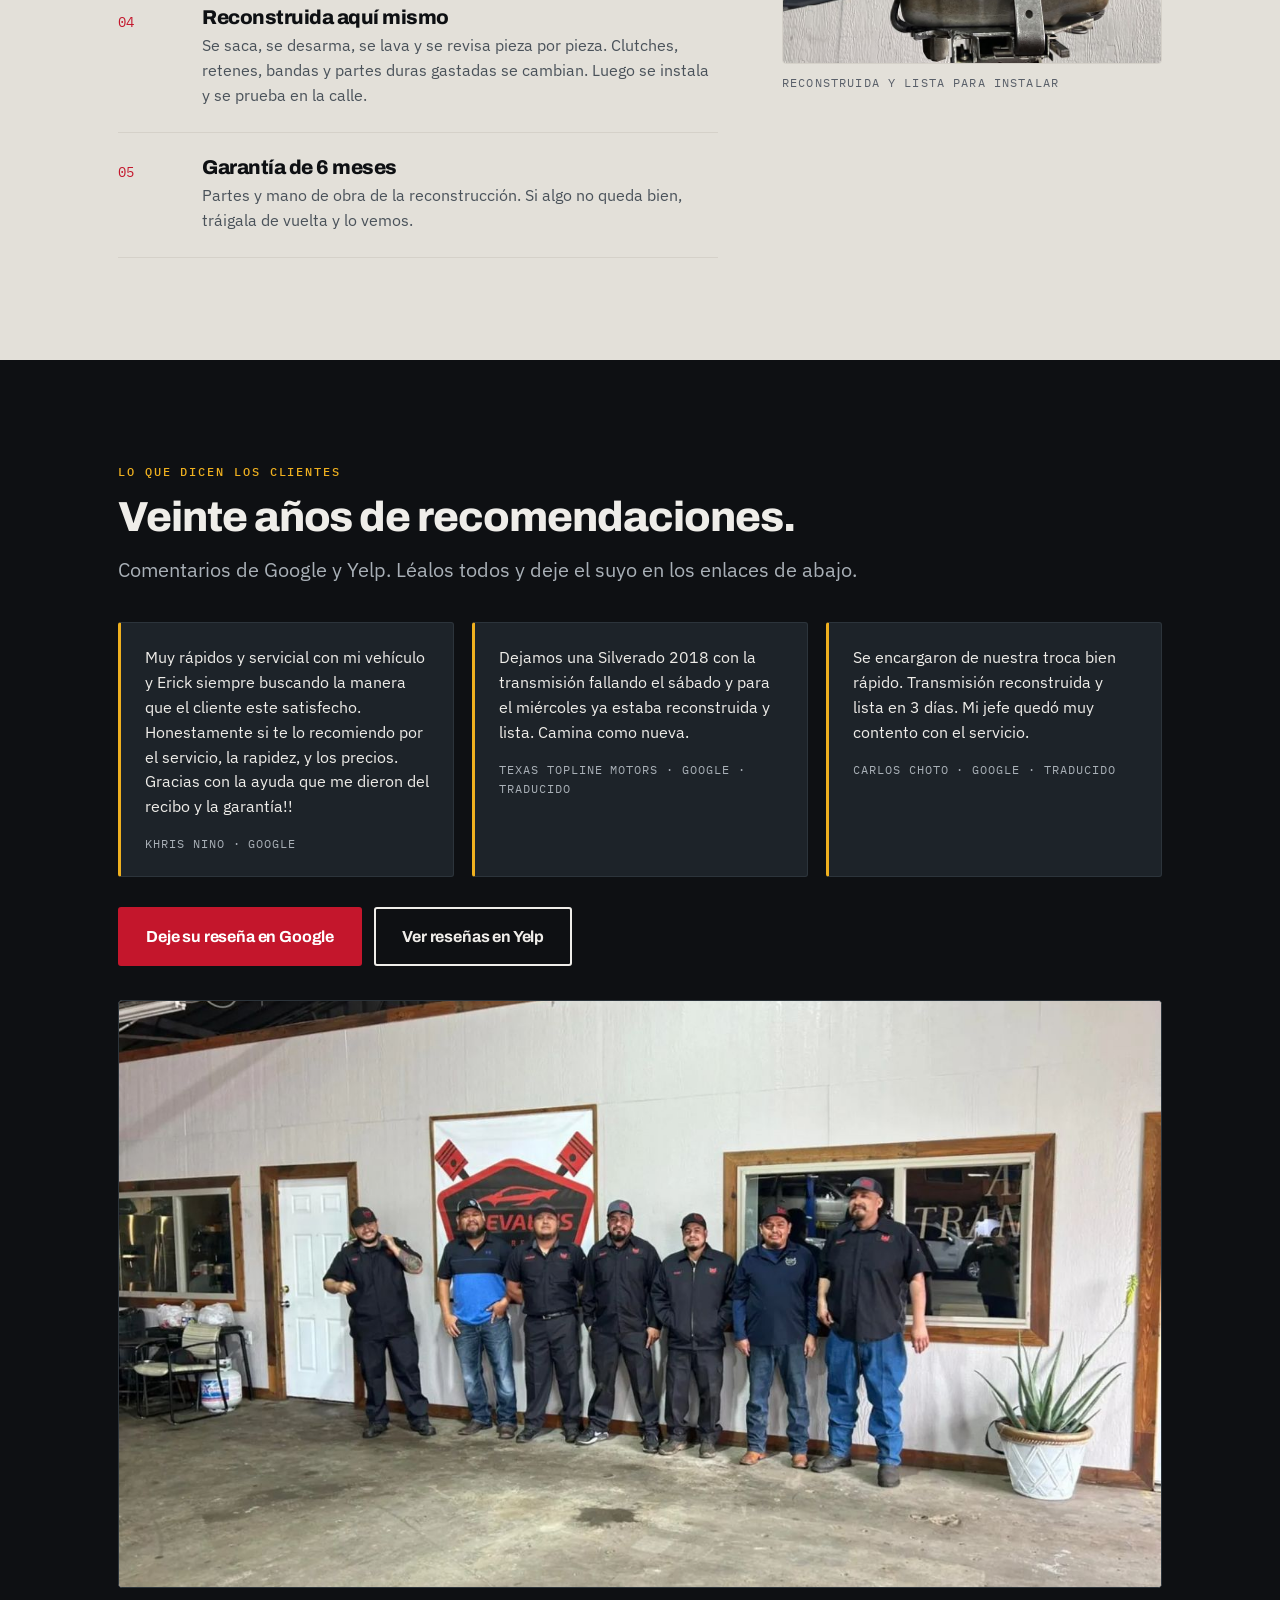
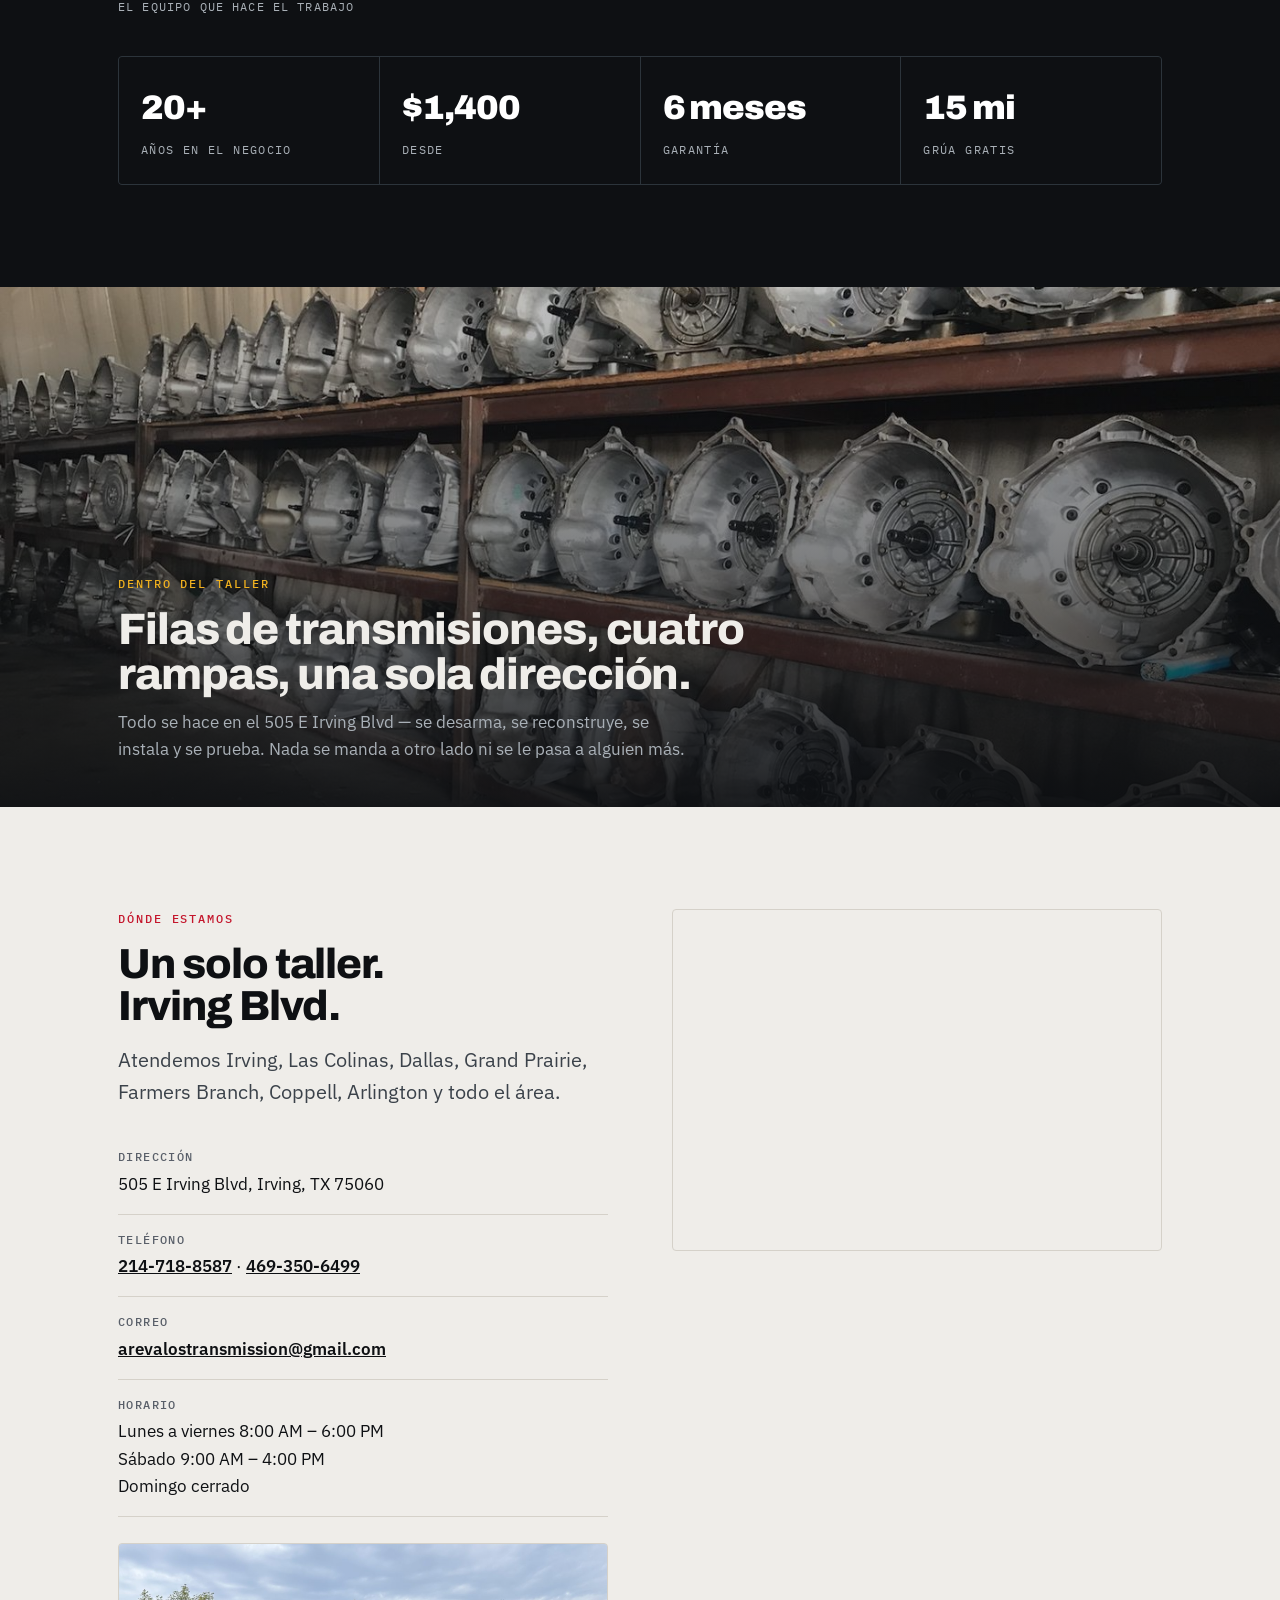
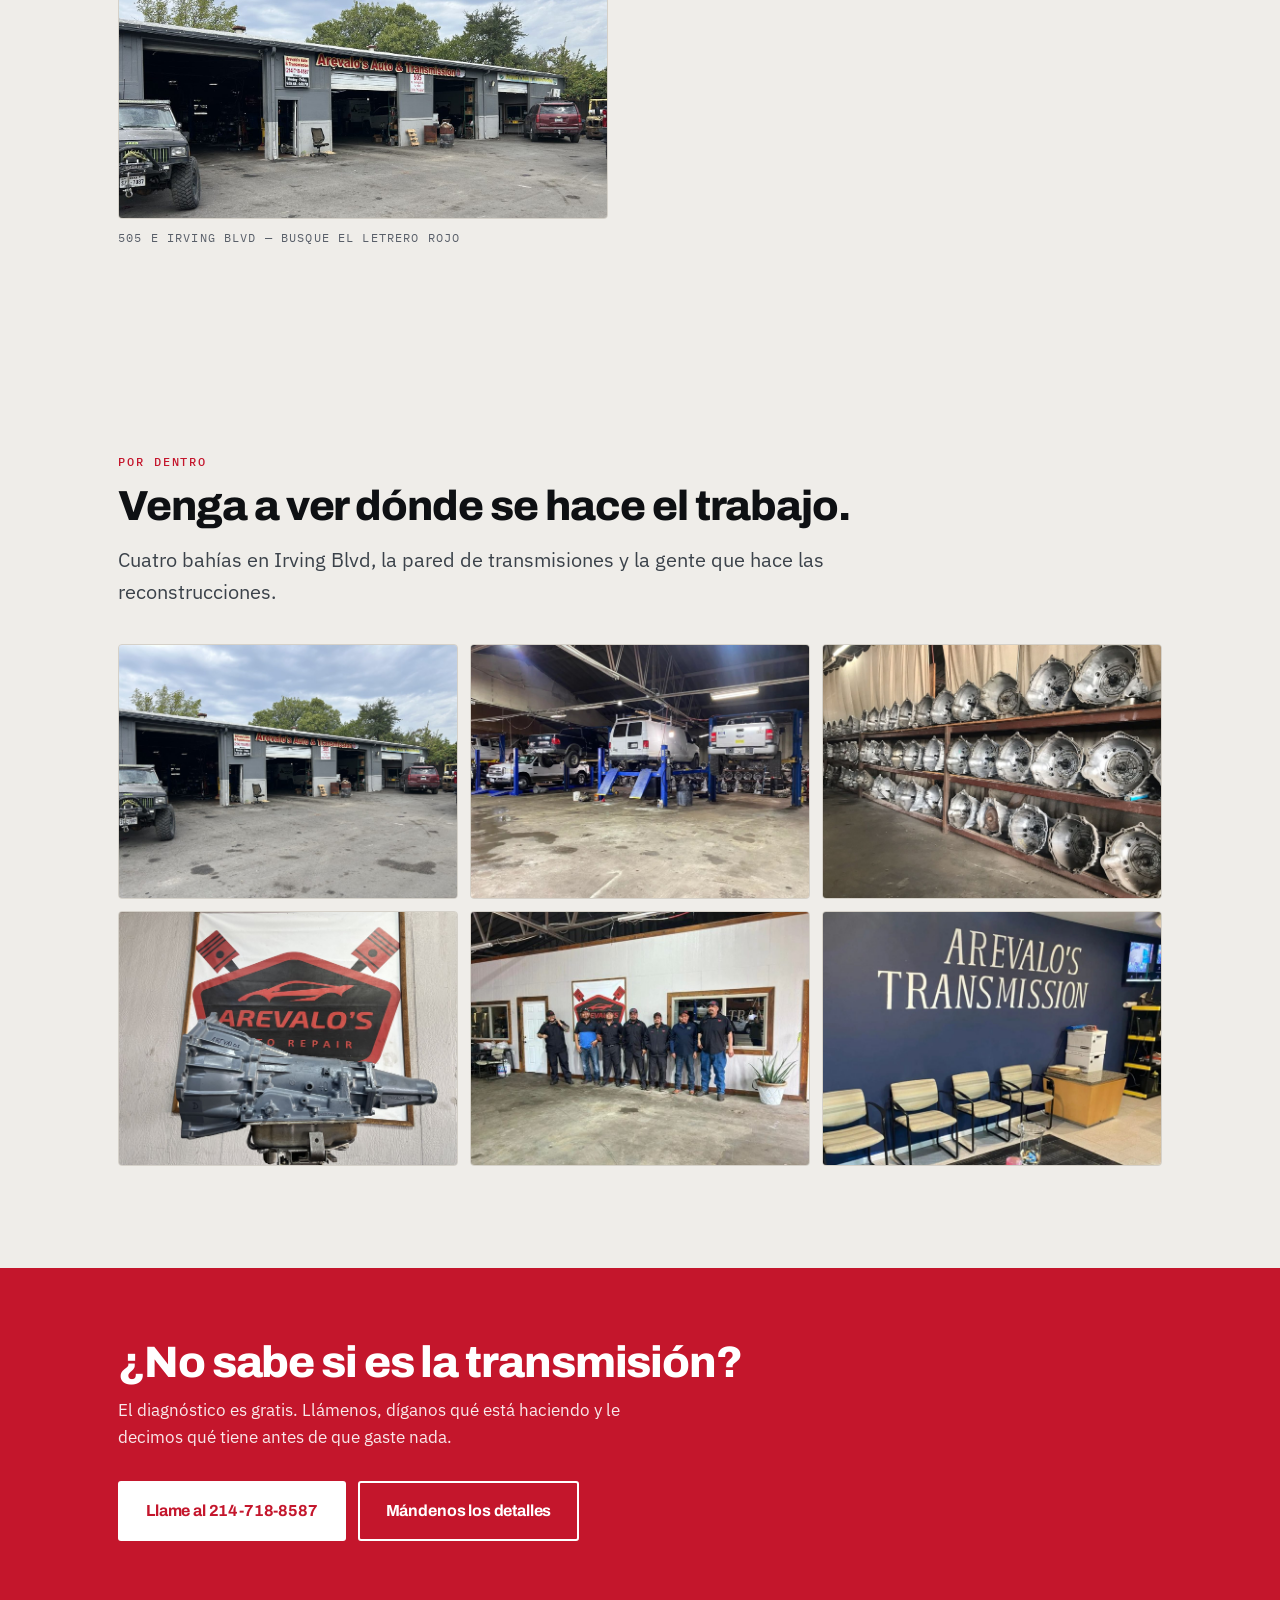
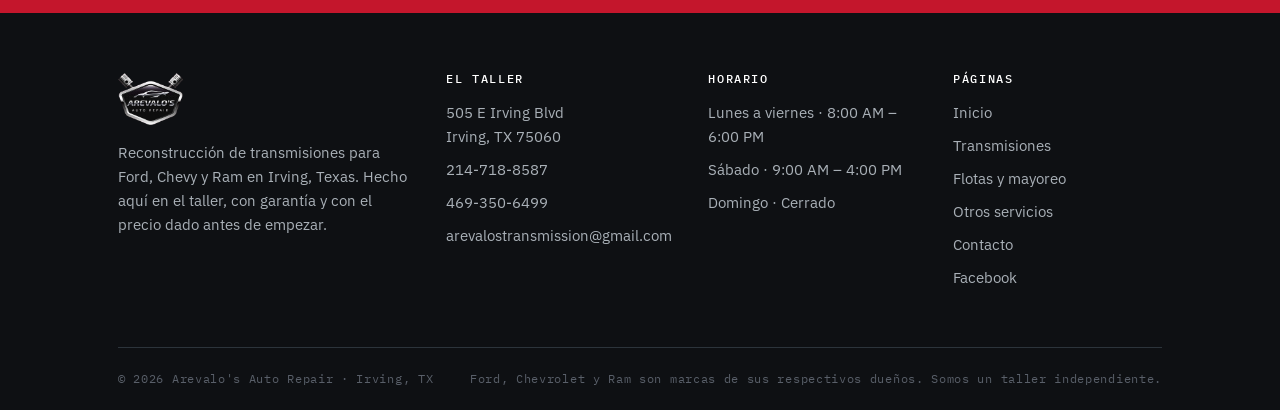
==== commit c9614b27: "Put the photo gallery back on both homepages The .gallery CSS and the ~20-line probe in site.js had " ====
--- a/es/index.html
+++ b/es/index.html
@@ -236,6 +236,36 @@
   </div>
 </section>
 
+<!-- ==========================================================
+     GALERÍA. Para agregar una foto: ponga el archivo en assets/ como
+     shop-6.jpg, con el lado largo de unos 1400px, y copie una línea
+     <img> de abajo cambiando el número.
+     site.js revisa cada archivo y esconde el que no exista, así que un
+     nombre equivocado no deja una imagen rota. Si no carga ninguna, la
+     sección entera se esconde sola.
+     ========================================================== -->
+<section class="section gallery-section">
+  <div class="wrap">
+    <p class="eyebrow">Por dentro</p>
+    <h2 style="font-size:clamp(28px,3.6vw,42px)">Venga a ver dónde se hace el trabajo.</h2>
+    <p class="lede" style="margin-top:16px">Cuatro bahías en Irving Blvd, la pared de transmisiones y la gente que hace las reconstrucciones.</p>
+    <div class="gallery">
+        <img src="../assets/shopexterior.jpg" srcset="../assets/shopexterior-700.jpg 700w, ../assets/shopexterior.jpg 1400w"
+             sizes="(min-width: 1140px) 360px, (min-width: 760px) 45vw, 100vw" width="1400" height="1050" alt="El frente del taller Arevalo&#39;s Auto &amp; Transmission en E Irving Blvd, Irving, Texas" loading="lazy">
+        <img src="../assets/shop-1.jpg" srcset="../assets/shop-1-700.jpg 700w, ../assets/shop-1.jpg 1400w"
+             sizes="(min-width: 1140px) 360px, (min-width: 760px) 45vw, 100vw" width="1400" height="1050" alt="Camionetas Ford y una van de trabajo en los elevadores del taller" loading="lazy">
+        <img src="../assets/shop-2.jpg" srcset="../assets/shop-2-700.jpg 700w, ../assets/shop-2.jpg 1400w"
+             sizes="(min-width: 1140px) 360px, (min-width: 760px) 45vw, 100vw" width="1400" height="1050" alt="La pared de transmisiones reconstruidas" loading="lazy">
+        <img src="../assets/shop-3.jpg" srcset="../assets/shop-3-700.jpg 700w, ../assets/shop-3.jpg 1400w"
+             sizes="(min-width: 1140px) 360px, (min-width: 760px) 45vw, 100vw" width="1400" height="1050" alt="Una transmisión recién reconstruida frente a la lona del taller" loading="lazy">
+        <img src="../assets/shop-4.jpg" srcset="../assets/shop-4-700.jpg 700w, ../assets/shop-4.jpg 1400w"
+             sizes="(min-width: 1140px) 360px, (min-width: 760px) 45vw, 100vw" width="1400" height="1050" alt="El equipo de Arevalo&#39;s Auto Repair dentro del taller" loading="lazy">
+        <img class="crop-top" src="../assets/shop-5.jpg" srcset="../assets/shop-5-700.jpg 700w, ../assets/shop-5.jpg 1400w"
+             sizes="(min-width: 1140px) 360px, (min-width: 760px) 45vw, 100vw" width="1400" height="1866" alt="La sala de espera en 505 E Irving Blvd" loading="lazy">
+    </div>
+  </div>
+</section>
+
 <section class="band">
   <div class="wrap">
     <h2>¿No sabe si es la transmisión?</h2>
--- a/styles.css
+++ b/styles.css
@@ -152,7 +152,13 @@
   font-size: 15px; line-height: 1.5;
 }
 .formnote strong { font-family: var(--display); font-weight: 800; }
-.formnote a { font-weight: 600; text-decoration: underline; }
+.formnote p { margin: 0; }
+/* Its own line and a real 44px box: while the form is dead this is the
+   fallback path, so it has to be thumb-sized. */
+.formnote__link {
+  display: inline-flex; align-items: center; min-height: 44px;
+  font-weight: 600; text-decoration: underline; margin-right: 20px;
+}
 
 .hp { position: absolute; left: -9999px; width: 1px; height: 1px; overflow: hidden; }
 
@@ -413,27 +419,7 @@
   .hero__grid, .split, .split--narrow { grid-template-columns: 1fr; }
   .foot__grid { grid-template-columns: 1fr 1fr; }
   .navtoggle { display: block; }
-  .langswitch {
-  font-family: var(--mono) !important; font-size: 12px !important; font-weight: 500 !important;
-  letter-spacing: .1em; text-transform: uppercase;
-  border: 1px solid var(--line) !important; border-radius: 3px;
-  padding: 7px 11px !important; color: var(--chrome) !important;
-}
-.nav a.langswitch:hover { color: #fff !important; border-color: var(--chrome) !important; }
-
-/* photo gallery */
-.gallery { display: grid; grid-template-columns: repeat(auto-fill, minmax(280px, 1fr)); gap: 12px; margin-top: 36px; }
-.gallery img {
-  width: 100%; aspect-ratio: 4 / 3; object-fit: cover;
-  border: 1px solid var(--line-lt); border-radius: 4px; background: var(--paper-2);
-}
-.gallery img.is-missing { display: none; }
-.gallery img:hover { border-color: var(--red); }
-/* portrait shots: bias the crop upward so the subject isn't cut off */
-.gallery img.crop-top { object-position: center 18%; }
-.gallery-section.is-empty { display: none; }
-
-.masthead__call { display: none; }
+  .masthead__call { display: none; }
   .nav {
     display: none; position: absolute; left: 0; right: 0; top: 100%;
     flex-direction: column; align-items: stretch; gap: 0;
@@ -469,6 +455,47 @@
   .ticket__row { flex-direction: column; align-items: flex-start; gap: 4px; }
   .ticket__v { text-align: left; }
   .ticket__v small { margin-top: 2px; }
+}
+
+/* --- touch targets ------------------------------------------------------
+   Below 760px everything is being tapped with a thumb, often one-handed in
+   a driveway next to a truck that will not move. Apple's minimum is 44px,
+   Google's is 48. The phone links were 19-24px: the single most important
+   control on a site whose whole job is getting someone to call.
+   Links here are one-per-<li>, so giving them a box does not disturb any
+   paragraph flow.
+
+   Scoped to 1080px to match where the nav collapses, not 760px: an iPad in
+   portrait is 768px, already using the hamburger, and is entirely a touch
+   device. The pointer clause catches touch screens wider than that. */
+@media (max-width: 1080px), (pointer: coarse) {
+  .navtoggle { min-height: 44px; padding: 12px 14px; }
+
+  .infolist a,
+  .foot li a {
+    display: inline-flex; align-items: center; min-height: 44px;
+  }
+  /* the second phone number sits after a <br>, so it needs its own box */
+  .infolist br + a { margin-top: 2px; }
+
+  /* the footer list gaps can shrink now that each row is 44px tall */
+  .foot li { margin-bottom: 0; }
+
+  .foot__legal { gap: 10px; }
+  .foot__legal a { display: inline-flex; align-items: center; min-height: 44px; }
+
+  /* .card__link lands a pixel under; the two inline tel: links left on the
+     404 sit mid-sentence, so they get a padded box rather than a flex one. */
+  .card__link { display: inline-flex; align-items: center; min-height: 44px; }
+  .taplink { display: inline-block; padding: 12px 0; }
+
+  /* The language switch is a bordered pill with its own !important padding,
+     so it sat at 35px inside the open mobile menu while every sibling was
+     56px. It needs the box set explicitly to win. */
+  .nav a.langswitch {
+    display: inline-flex; align-items: center; box-sizing: border-box;
+    min-height: 44px; padding: 12px 14px !important; align-self: flex-start;
+  }
 }
 
 @media (max-width: 560px) {
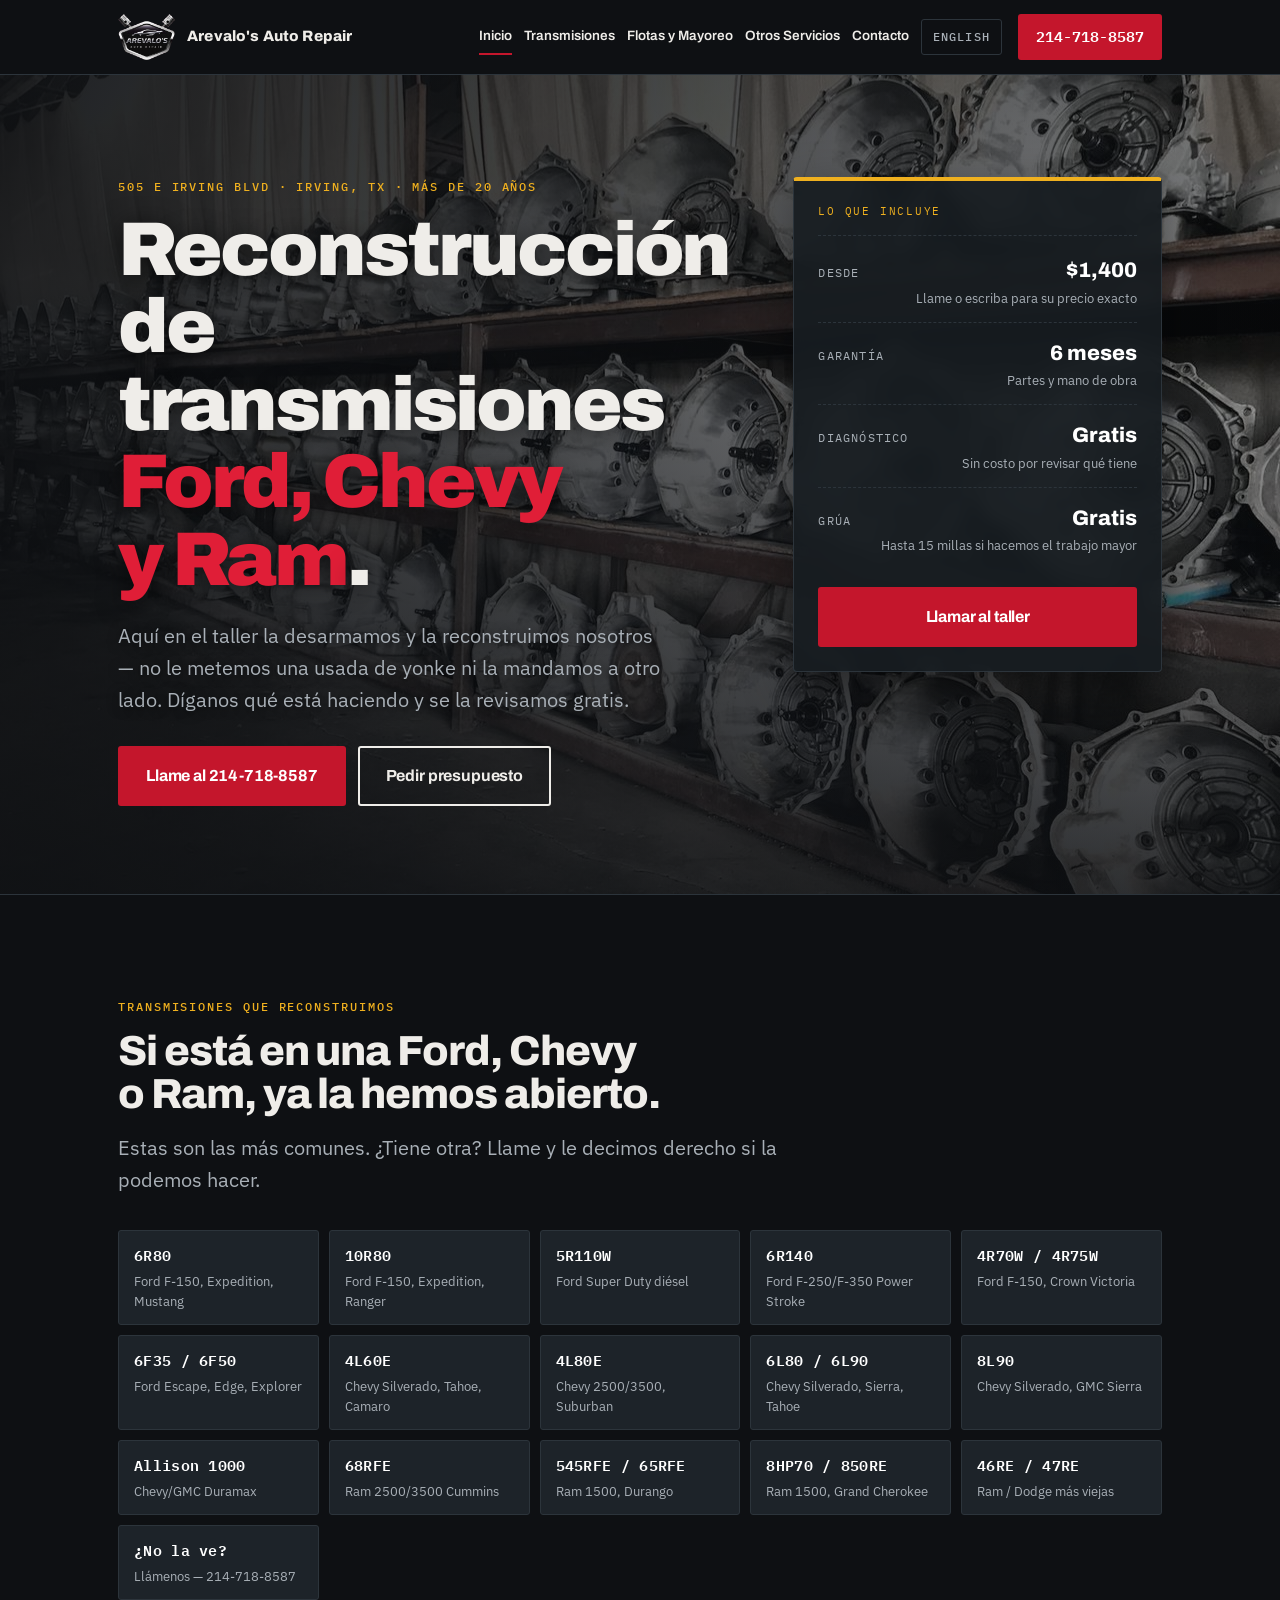
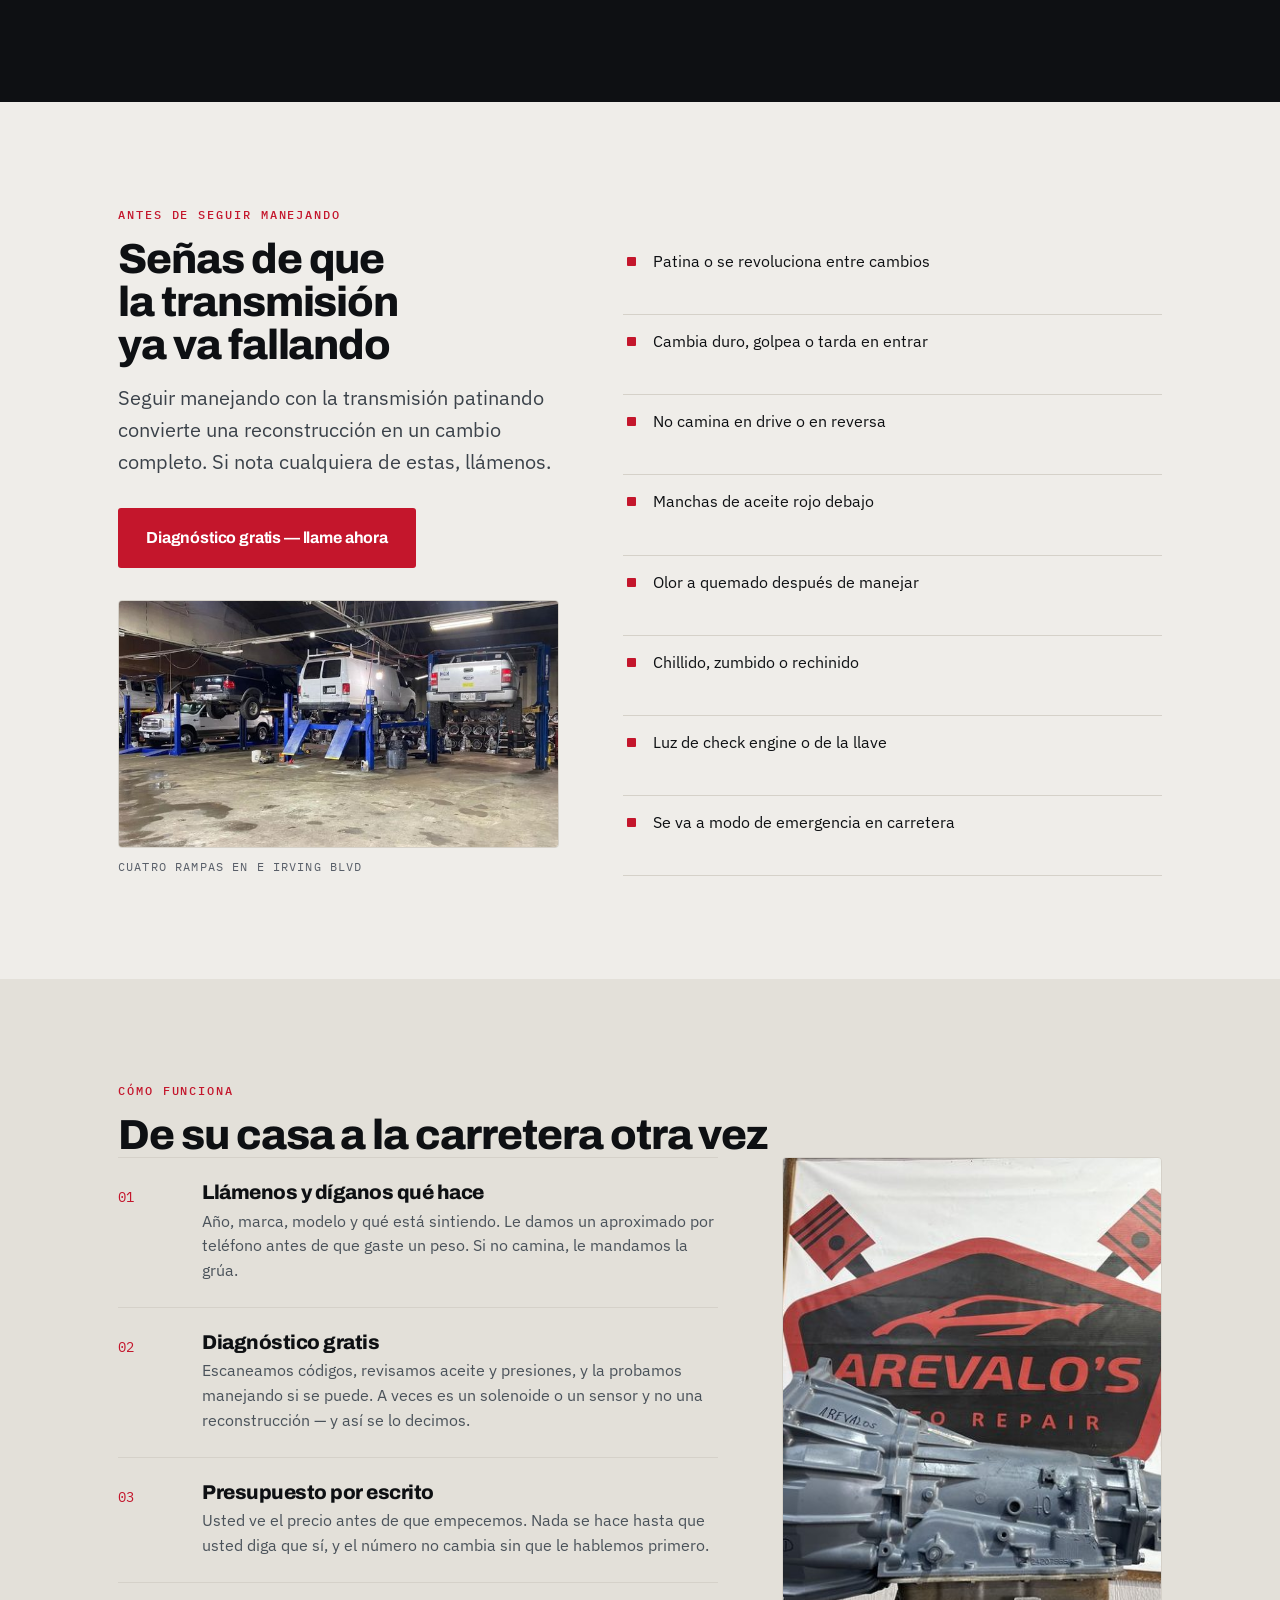
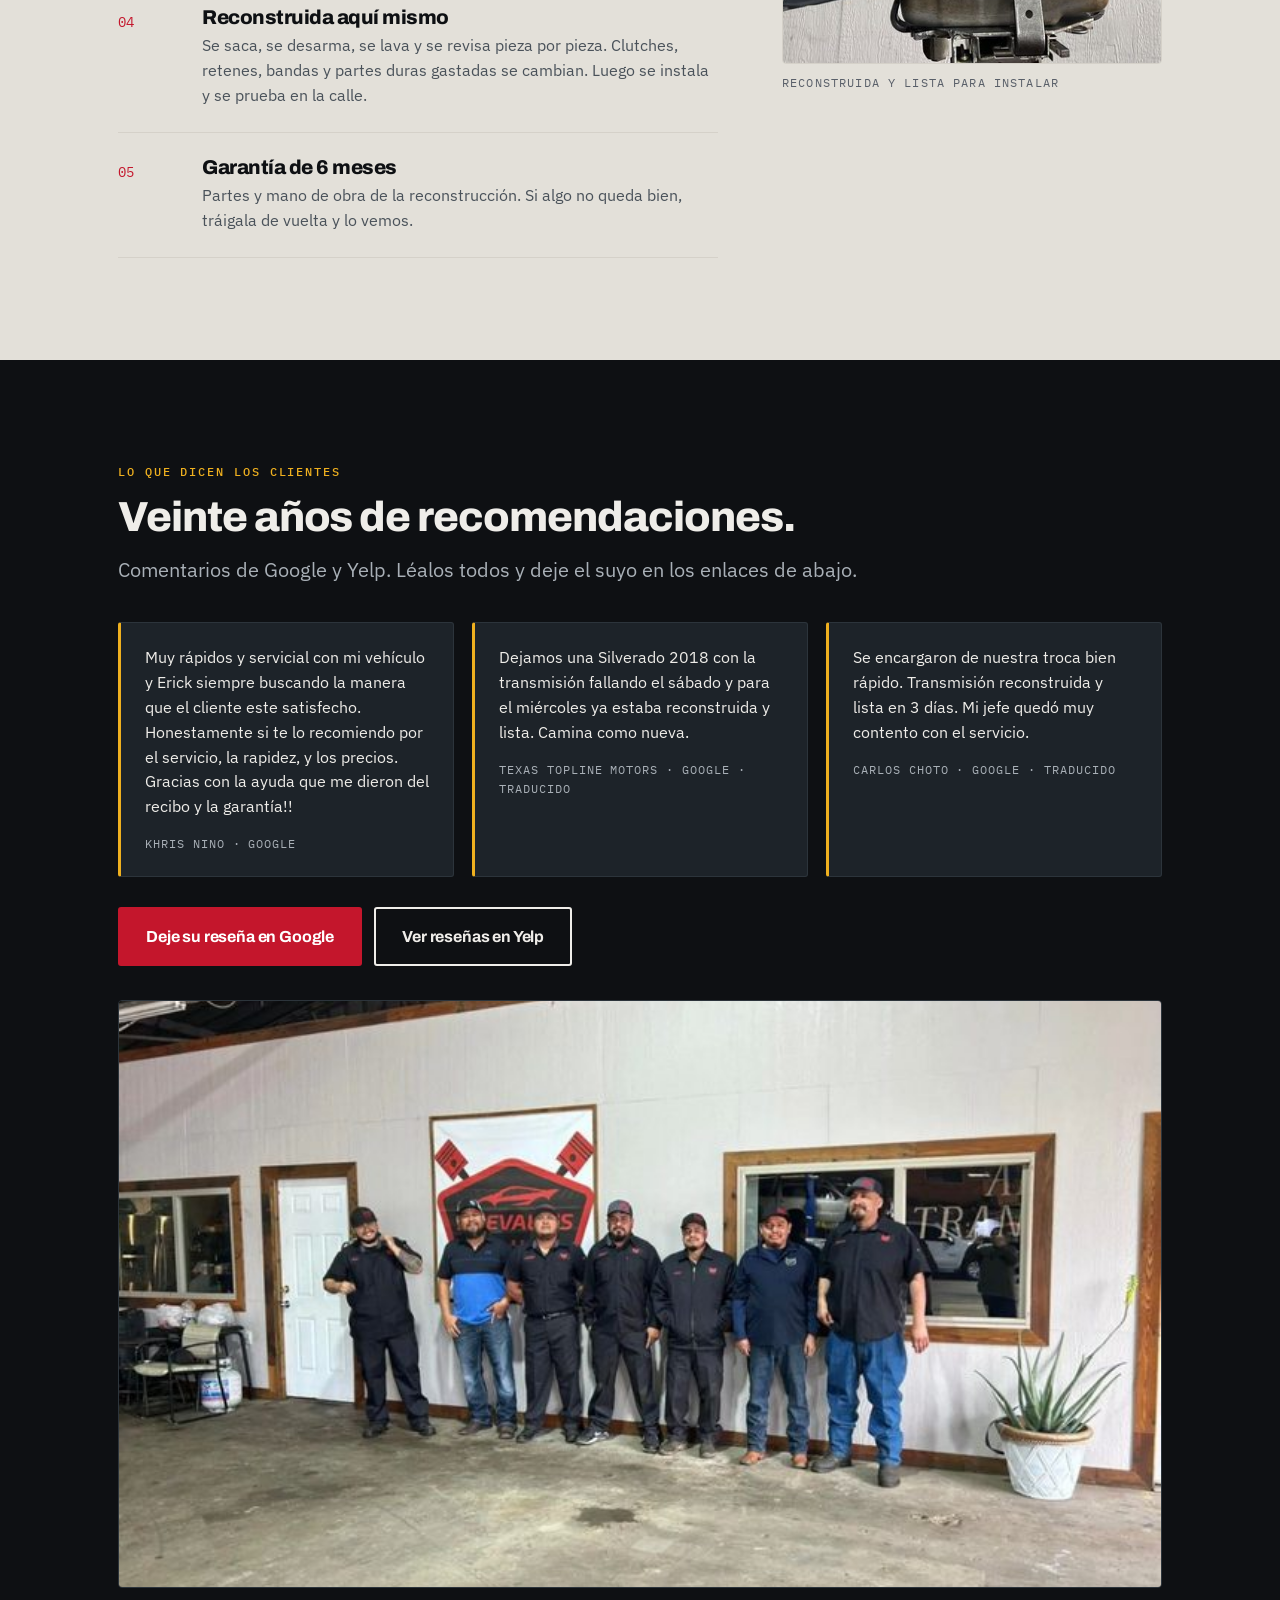
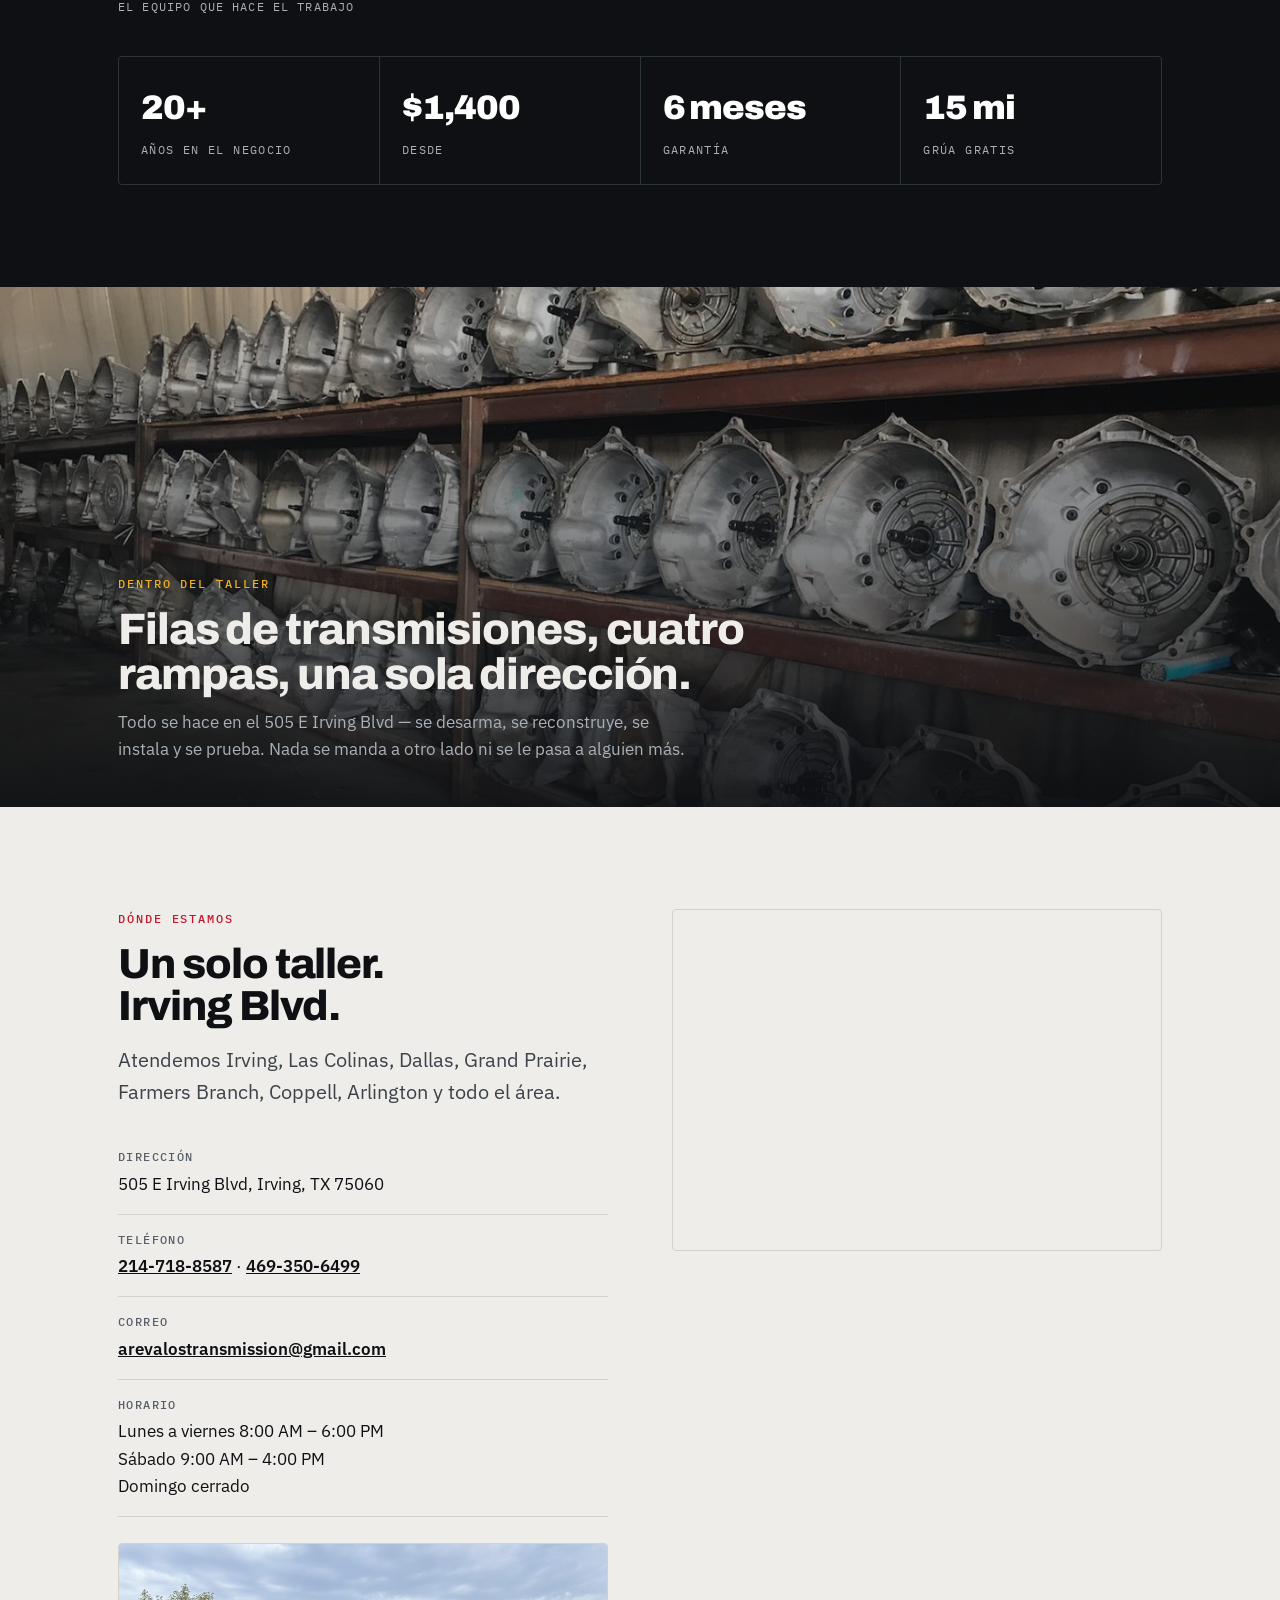
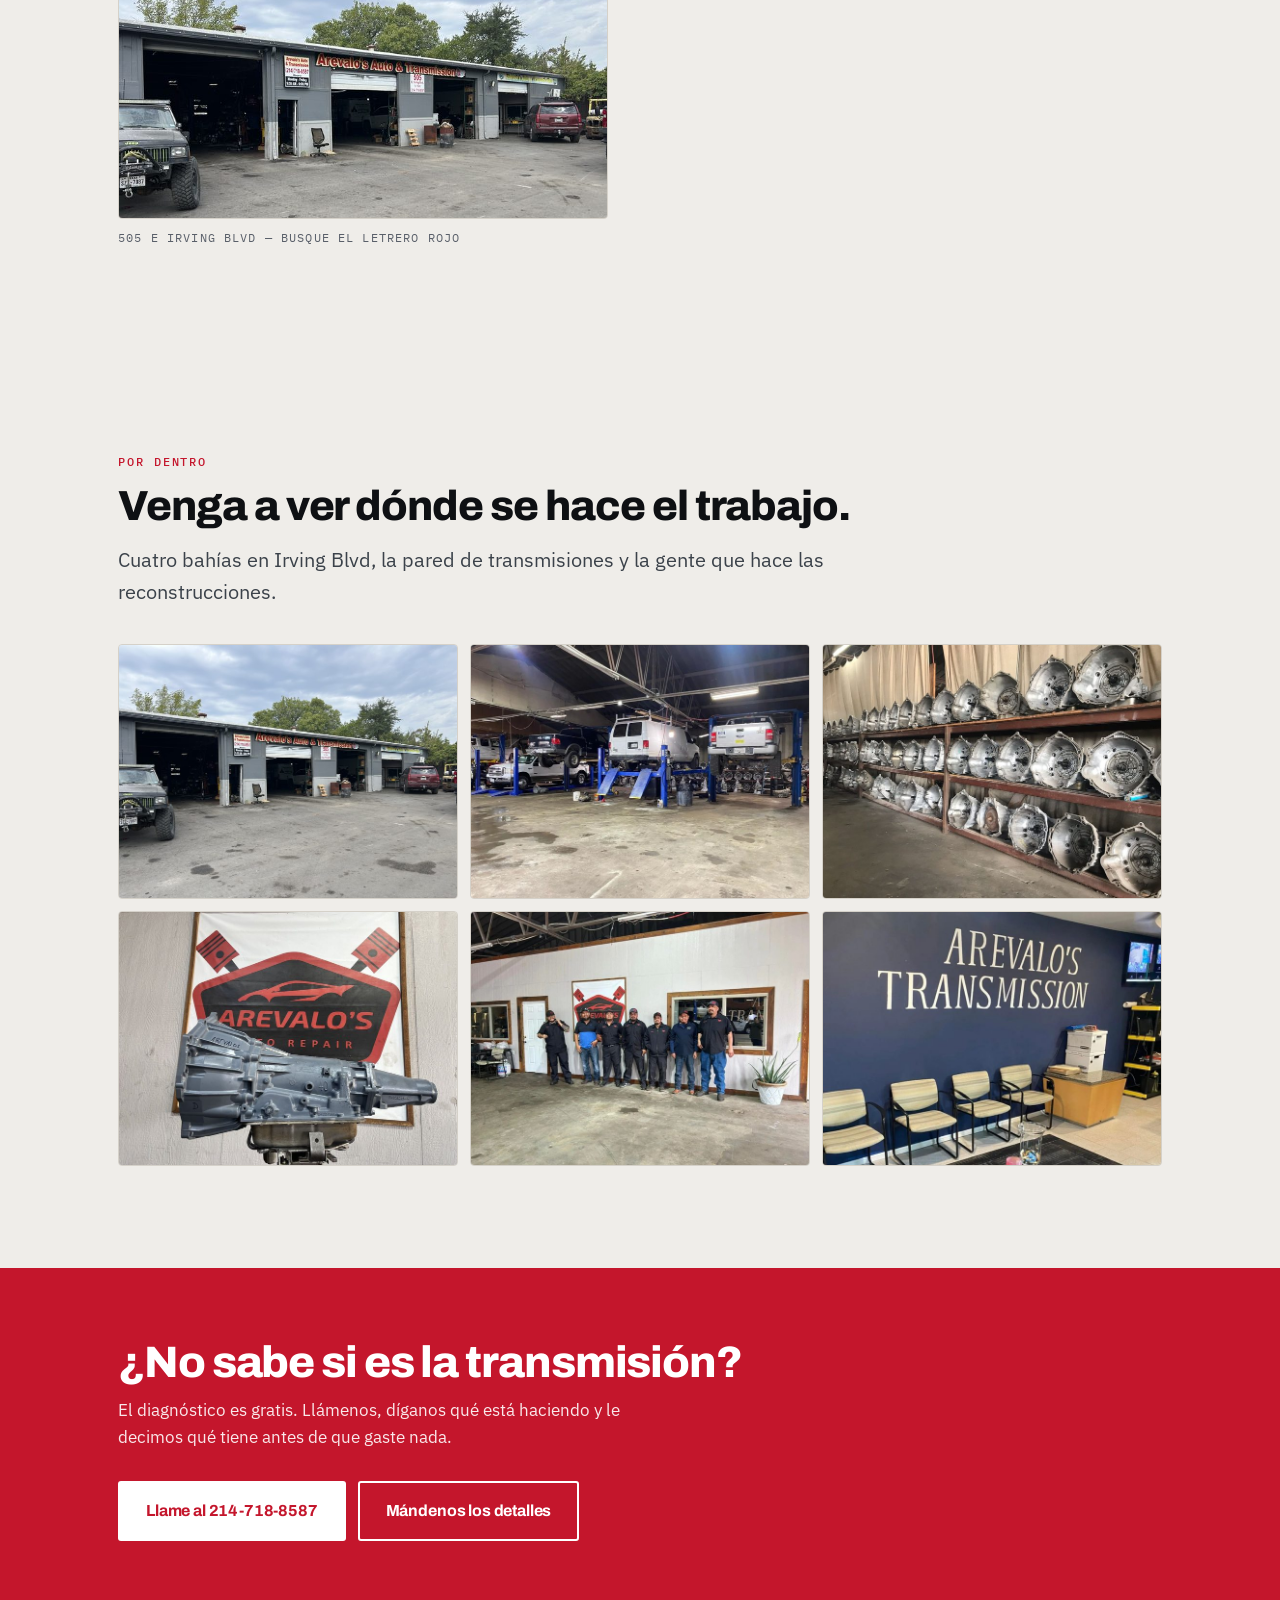
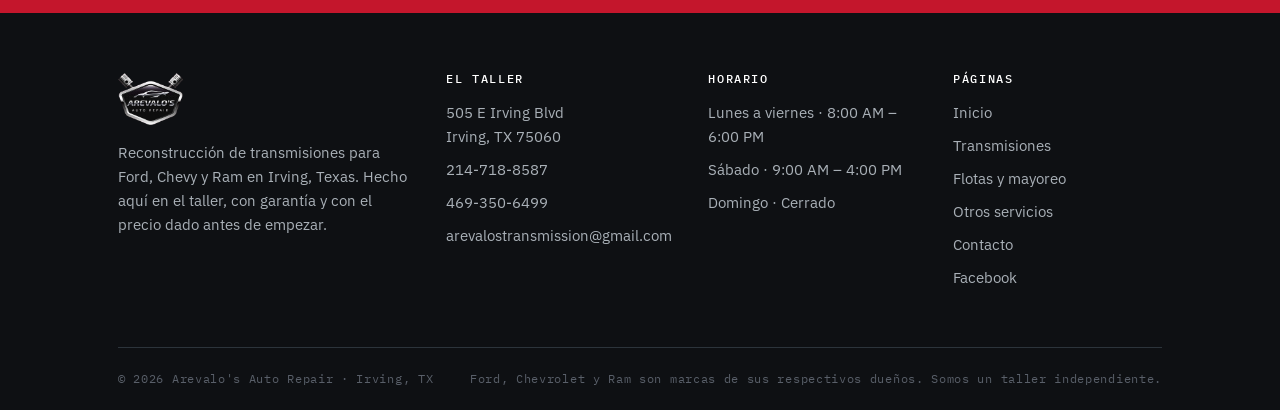
==== commit 5665415b: "Point the site at arevalostransmissions.com The owner bought arevalostransmissions.com, so every abs" ====
--- a/es/index.html
+++ b/es/index.html
@@ -5,10 +5,10 @@
 <meta name="viewport" content="width=device-width, initial-scale=1">
 <title>Reparación de Transmisiones en Irving, TX | Arevalo's Auto Repair</title>
 <meta name="description" content="Reconstrucción de transmisiones Ford, Chevy y Ram en Irving, TX. Diagnóstico gratis, grúa gratis hasta 15 millas, garantía de 6 meses. Desde $1,400. Llame al 214-718-8587. Hablamos español.">
-<link rel="canonical" href="https://arevalosautorepair.com/es/index.html">
-<link rel="alternate" hreflang="es" href="https://arevalosautorepair.com/es/index.html">
-<link rel="alternate" hreflang="en" href="https://arevalosautorepair.com/">
-<link rel="alternate" hreflang="x-default" href="https://arevalosautorepair.com/">
+<link rel="canonical" href="https://arevalostransmissions.com/es/index.html">
+<link rel="alternate" hreflang="es" href="https://arevalostransmissions.com/es/index.html">
+<link rel="alternate" hreflang="en" href="https://arevalostransmissions.com/">
+<link rel="alternate" hreflang="x-default" href="https://arevalostransmissions.com/">
 <link rel="icon" href="../assets/favicon.png" type="image/png">
 <link rel="apple-touch-icon" href="../assets/apple-touch-icon.png">
 <link rel="preload" as="image" href="../assets/hero-wall-800.jpg" media="(max-width: 800px)">
@@ -18,8 +18,8 @@
 <meta property="og:type" content="website">
 <meta property="og:title" content="Reparación de Transmisiones en Irving, TX | Arevalo's Auto Repair">
 <meta property="og:description" content="Reconstrucción de transmisiones Ford, Chevy y Ram en Irving, TX. Diagnóstico gratis, grúa gratis hasta 15 millas, garantía de 6 meses. Desde $1,400. Llame al 214-718-8587. Hablamos español.">
-<meta property="og:url" content="https://arevalosautorepair.com/es/index.html">
-<meta property="og:image" content="https://arevalosautorepair.com/assets/shop-2.jpg">
+<meta property="og:url" content="https://arevalostransmissions.com/es/index.html">
+<meta property="og:image" content="https://arevalostransmissions.com/assets/shop-2.jpg">
 <meta property="og:image:width" content="1400">
 <meta property="og:image:height" content="1050">
 <meta property="og:image:alt" content="La pared de transmisiones reconstruidas en Arevalo's Auto Repair, Irving, Texas">
@@ -31,7 +31,7 @@
 <link href="https://fonts.googleapis.com/css2?family=Archivo:wght@600;700;800;900&family=IBM+Plex+Mono:wght@400;500;600&family=IBM+Plex+Sans:wght@400;500;600&display=swap" rel="stylesheet">
 <link rel="stylesheet" href="../styles.css">
 <script type="application/ld+json">
-{"@context":"https://schema.org","@type":"AutoRepair","@id":"https://arevalosautorepair.com/#business","name":"Arevalo's Auto Repair","url":"https://arevalosautorepair.com/es/index.html","telephone":"+1-214-718-8587","email":"arevalostransmission@gmail.com","address":{"@type":"PostalAddress","streetAddress":"505 E Irving Blvd","addressLocality":"Irving","addressRegion":"TX","postalCode":"75060","addressCountry":"US"},"geo":{"@type":"GeoCoordinates","latitude":32.813906,"longitude":-96.94131},"availableLanguage":["es","en"]}
+{"@context":"https://schema.org","@type":"AutoRepair","@id":"https://arevalostransmissions.com/#business","name":"Arevalo's Auto Repair","url":"https://arevalostransmissions.com/es/index.html","telephone":"+1-214-718-8587","email":"arevalostransmission@gmail.com","address":{"@type":"PostalAddress","streetAddress":"505 E Irving Blvd","addressLocality":"Irving","addressRegion":"TX","postalCode":"75060","addressCountry":"US"},"geo":{"@type":"GeoCoordinates","latitude":32.813906,"longitude":-96.94131},"availableLanguage":["es","en"]}
 </script>
 </head>
 <body>
--- a/styles.css
+++ b/styles.css
@@ -144,21 +144,6 @@
 }
 .nav a.langswitch:hover { color: #fff !important; border-color: var(--chrome) !important; }
 
-/* TEMPORARY — form-not-connected notice. Delete this rule and the
-   .formnote blocks in the HTML once YOUR_FORM_ID is replaced. */
-.formnote {
-  background: #FCF3DA; border: 1px solid var(--amber); border-left: 3px solid var(--amber);
-  border-radius: 3px; padding: 16px 18px; margin-bottom: 22px;
-  font-size: 15px; line-height: 1.5;
-}
-.formnote strong { font-family: var(--display); font-weight: 800; }
-.formnote p { margin: 0; }
-/* Its own line and a real 44px box: while the form is dead this is the
-   fallback path, so it has to be thumb-sized. */
-.formnote__link {
-  display: inline-flex; align-items: center; min-height: 44px;
-  font-weight: 600; text-decoration: underline; margin-right: 20px;
-}
 
 .hp { position: absolute; left: -9999px; width: 1px; height: 1px; overflow: hidden; }
 
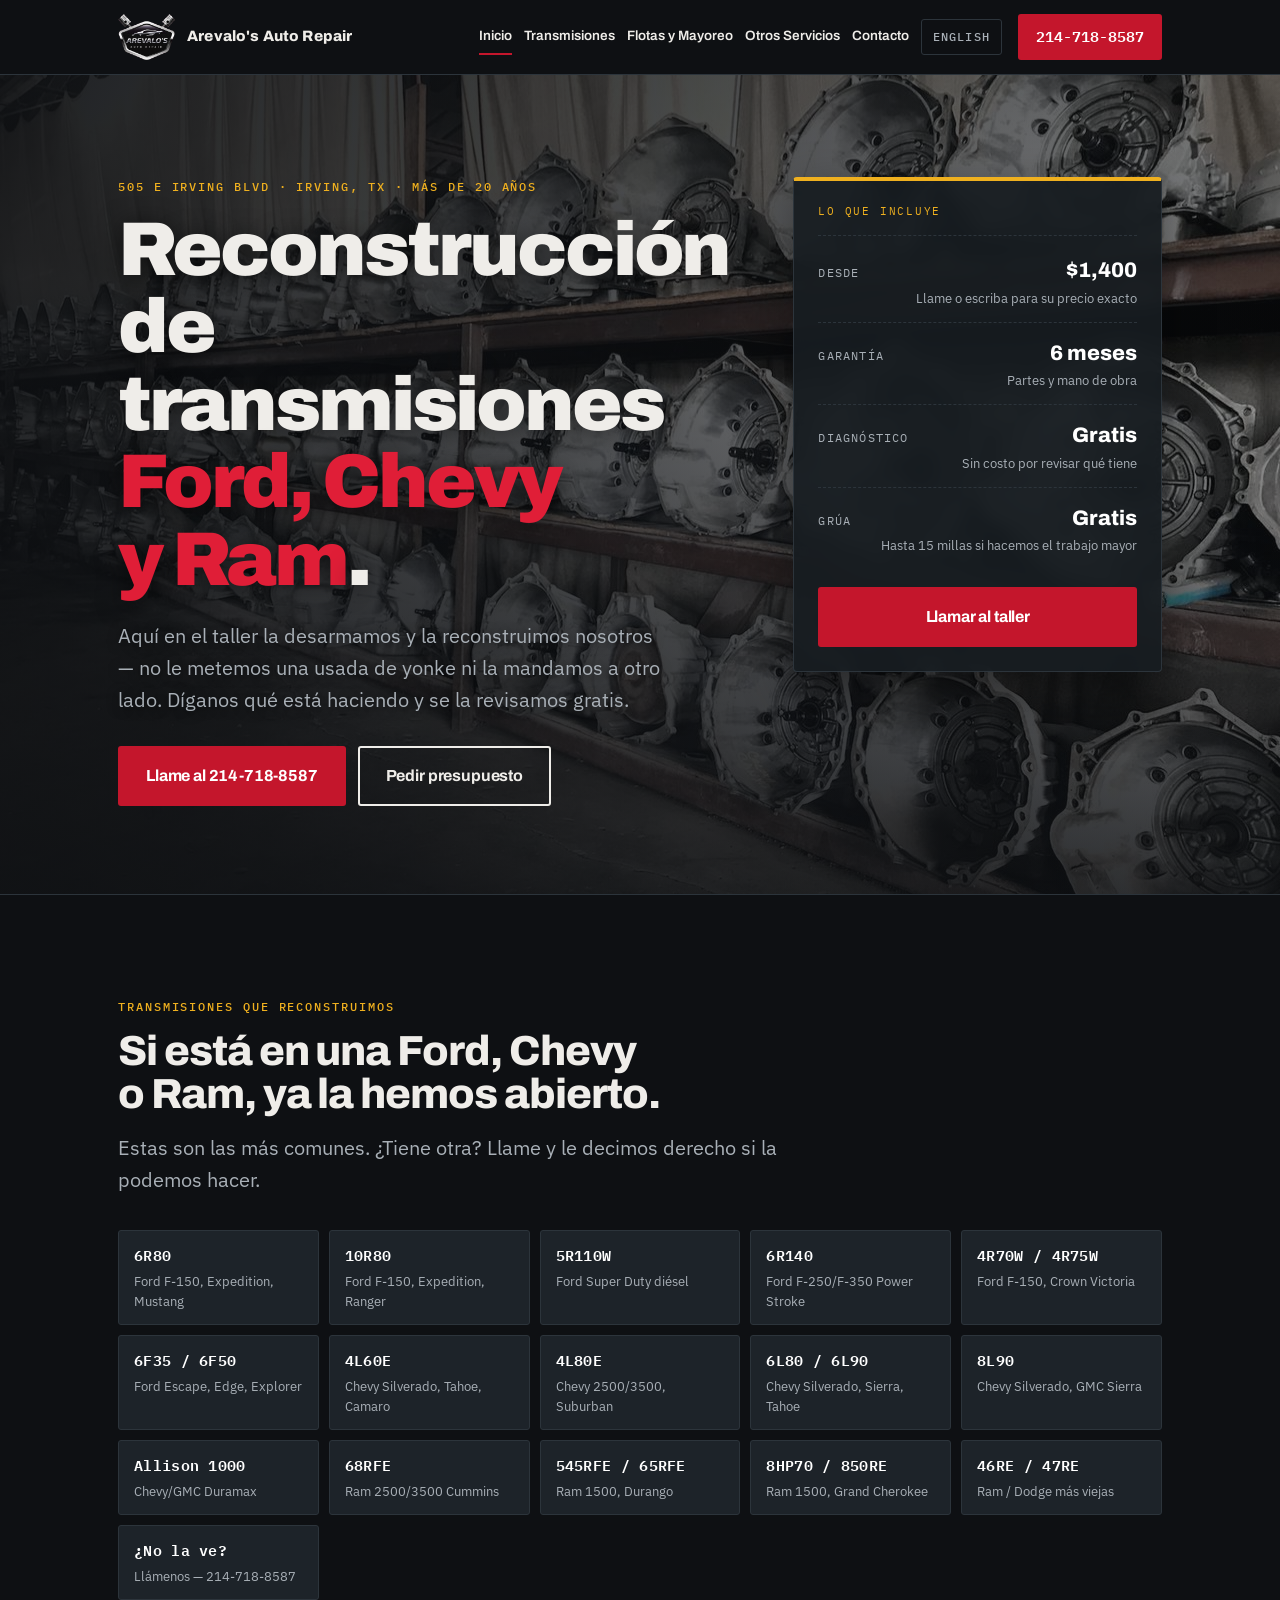
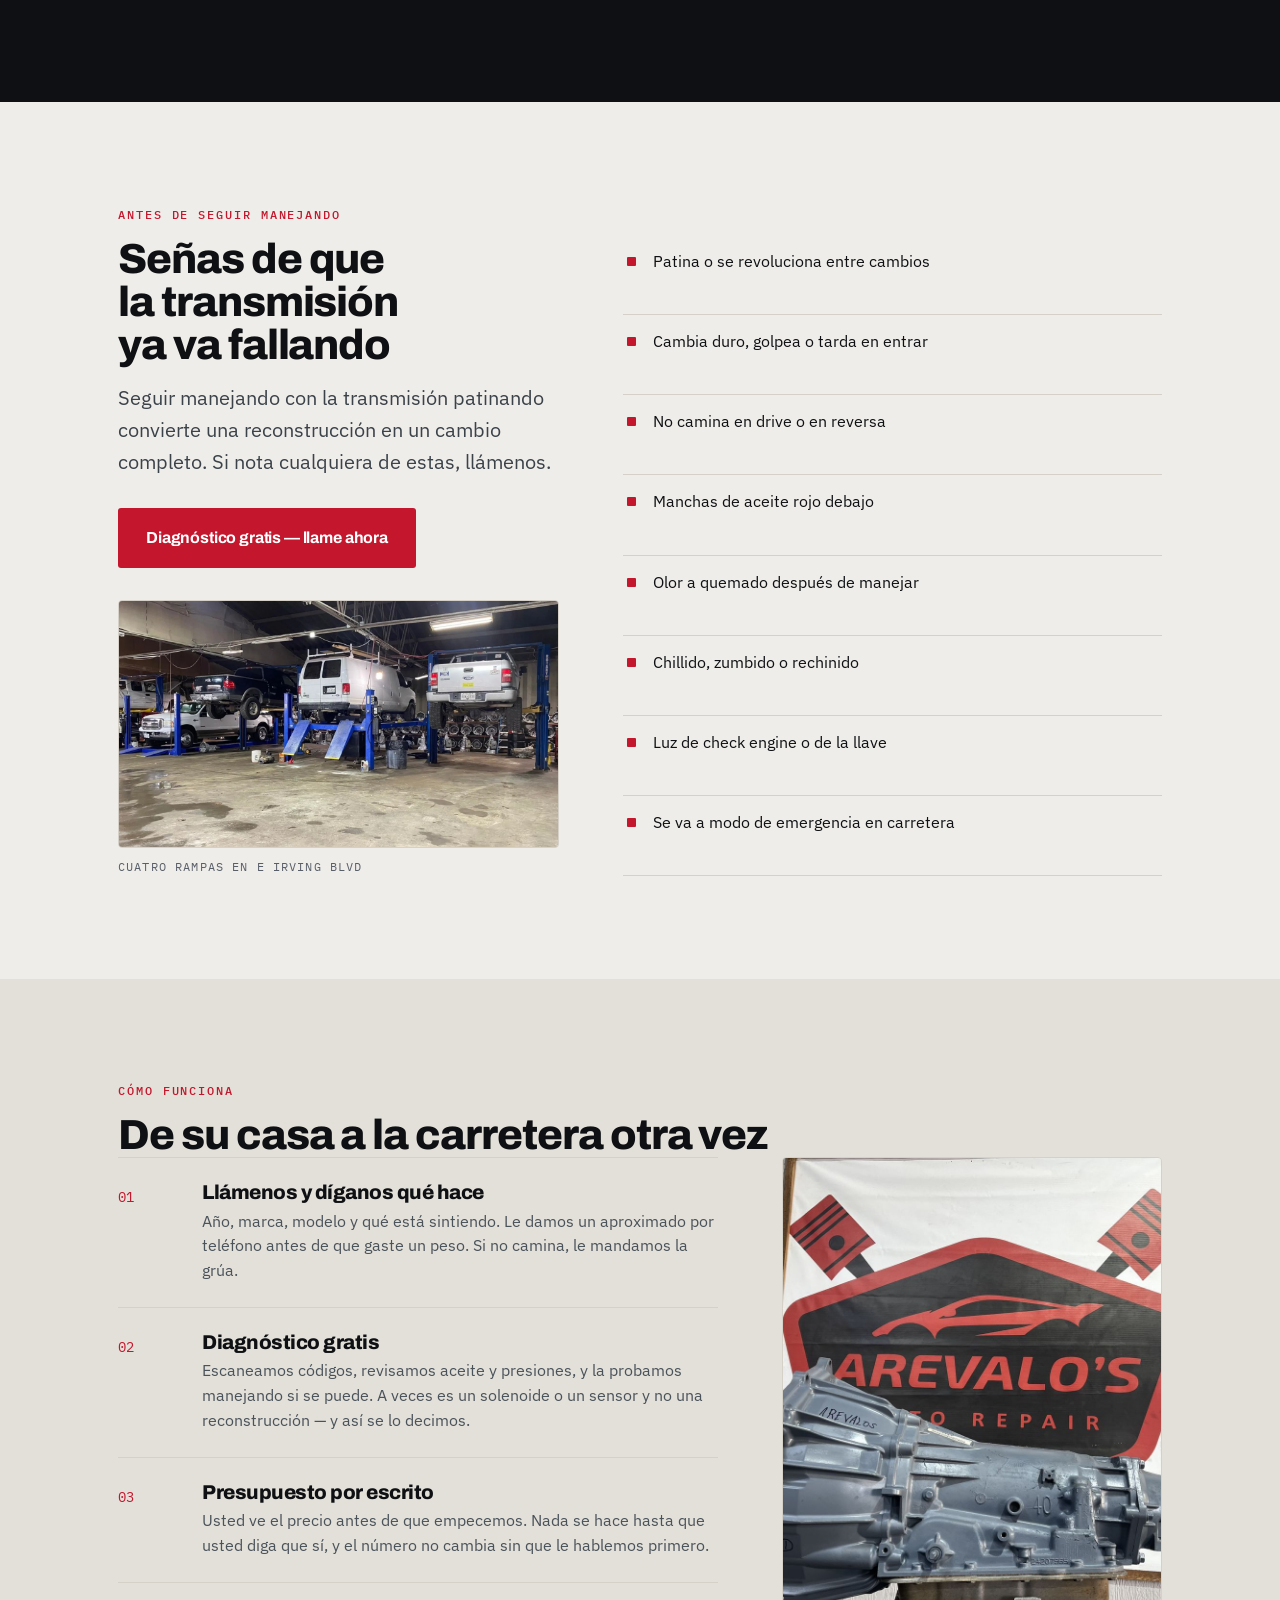
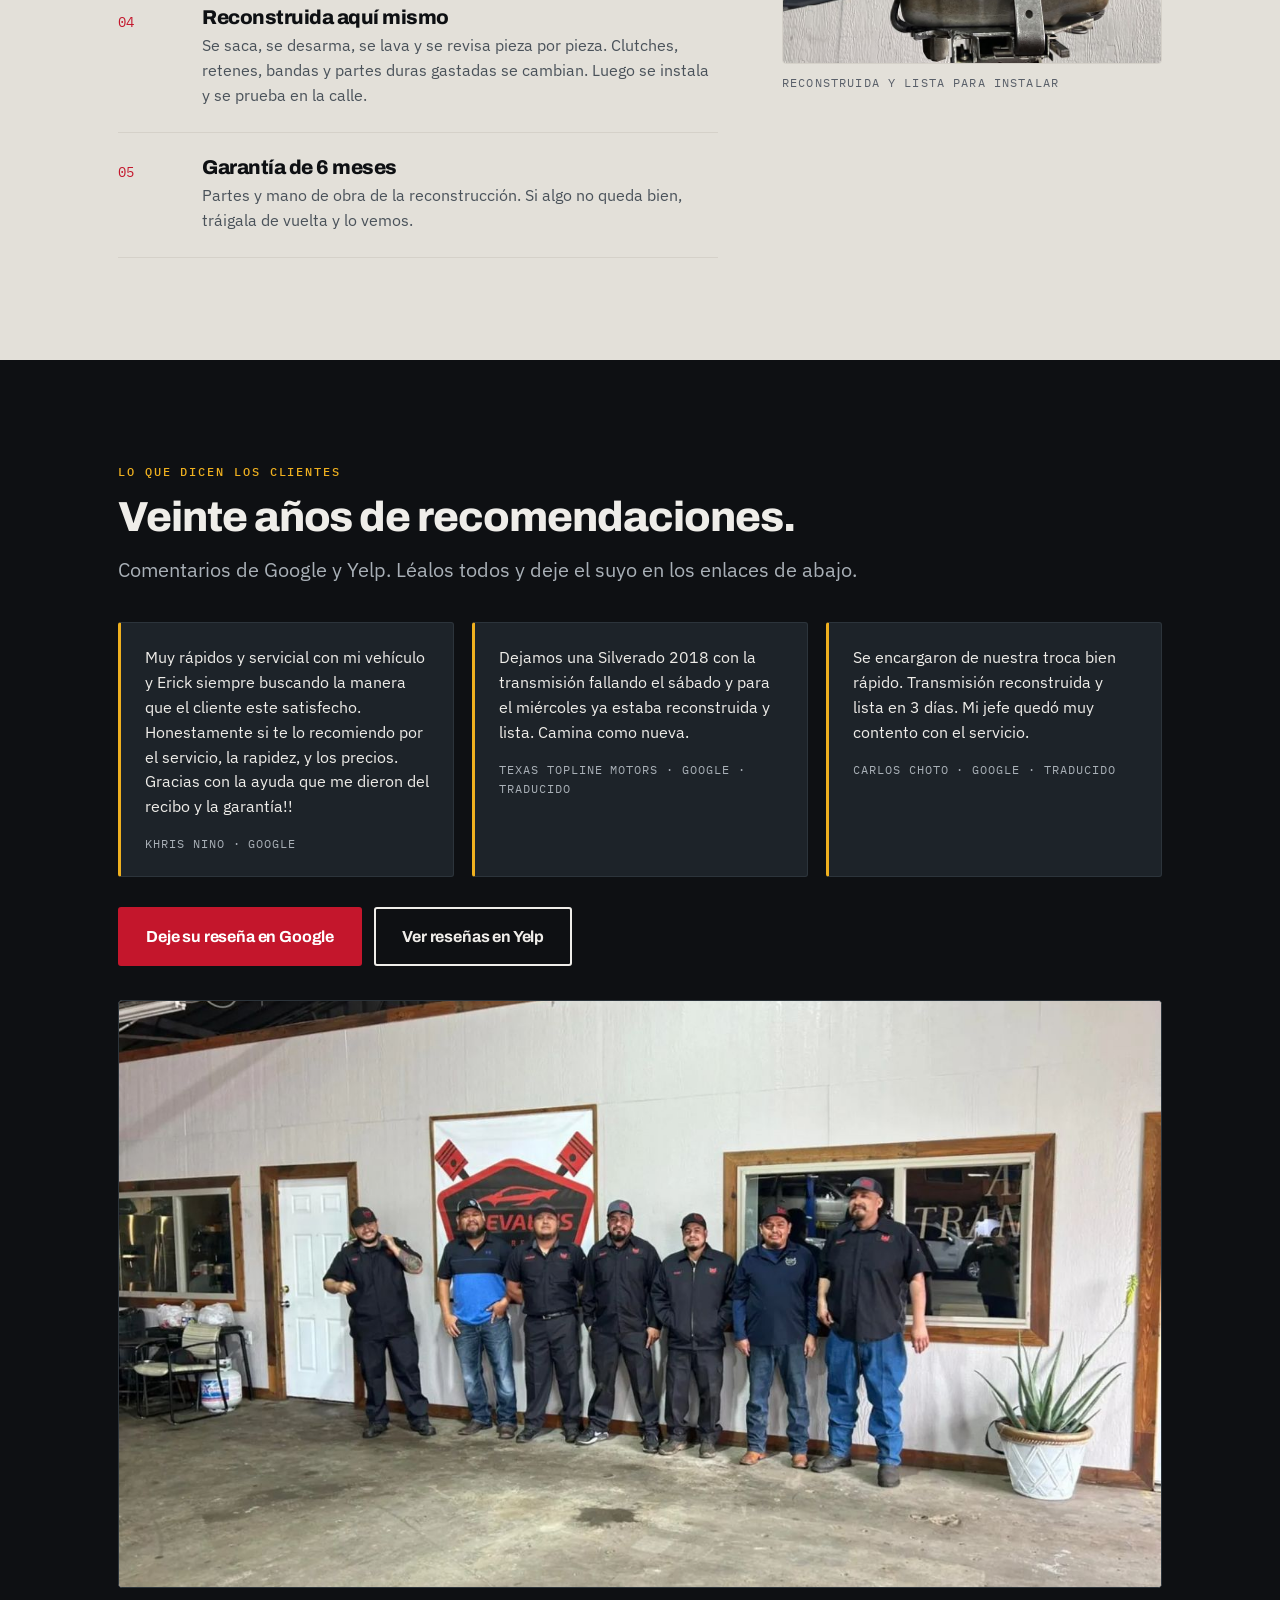
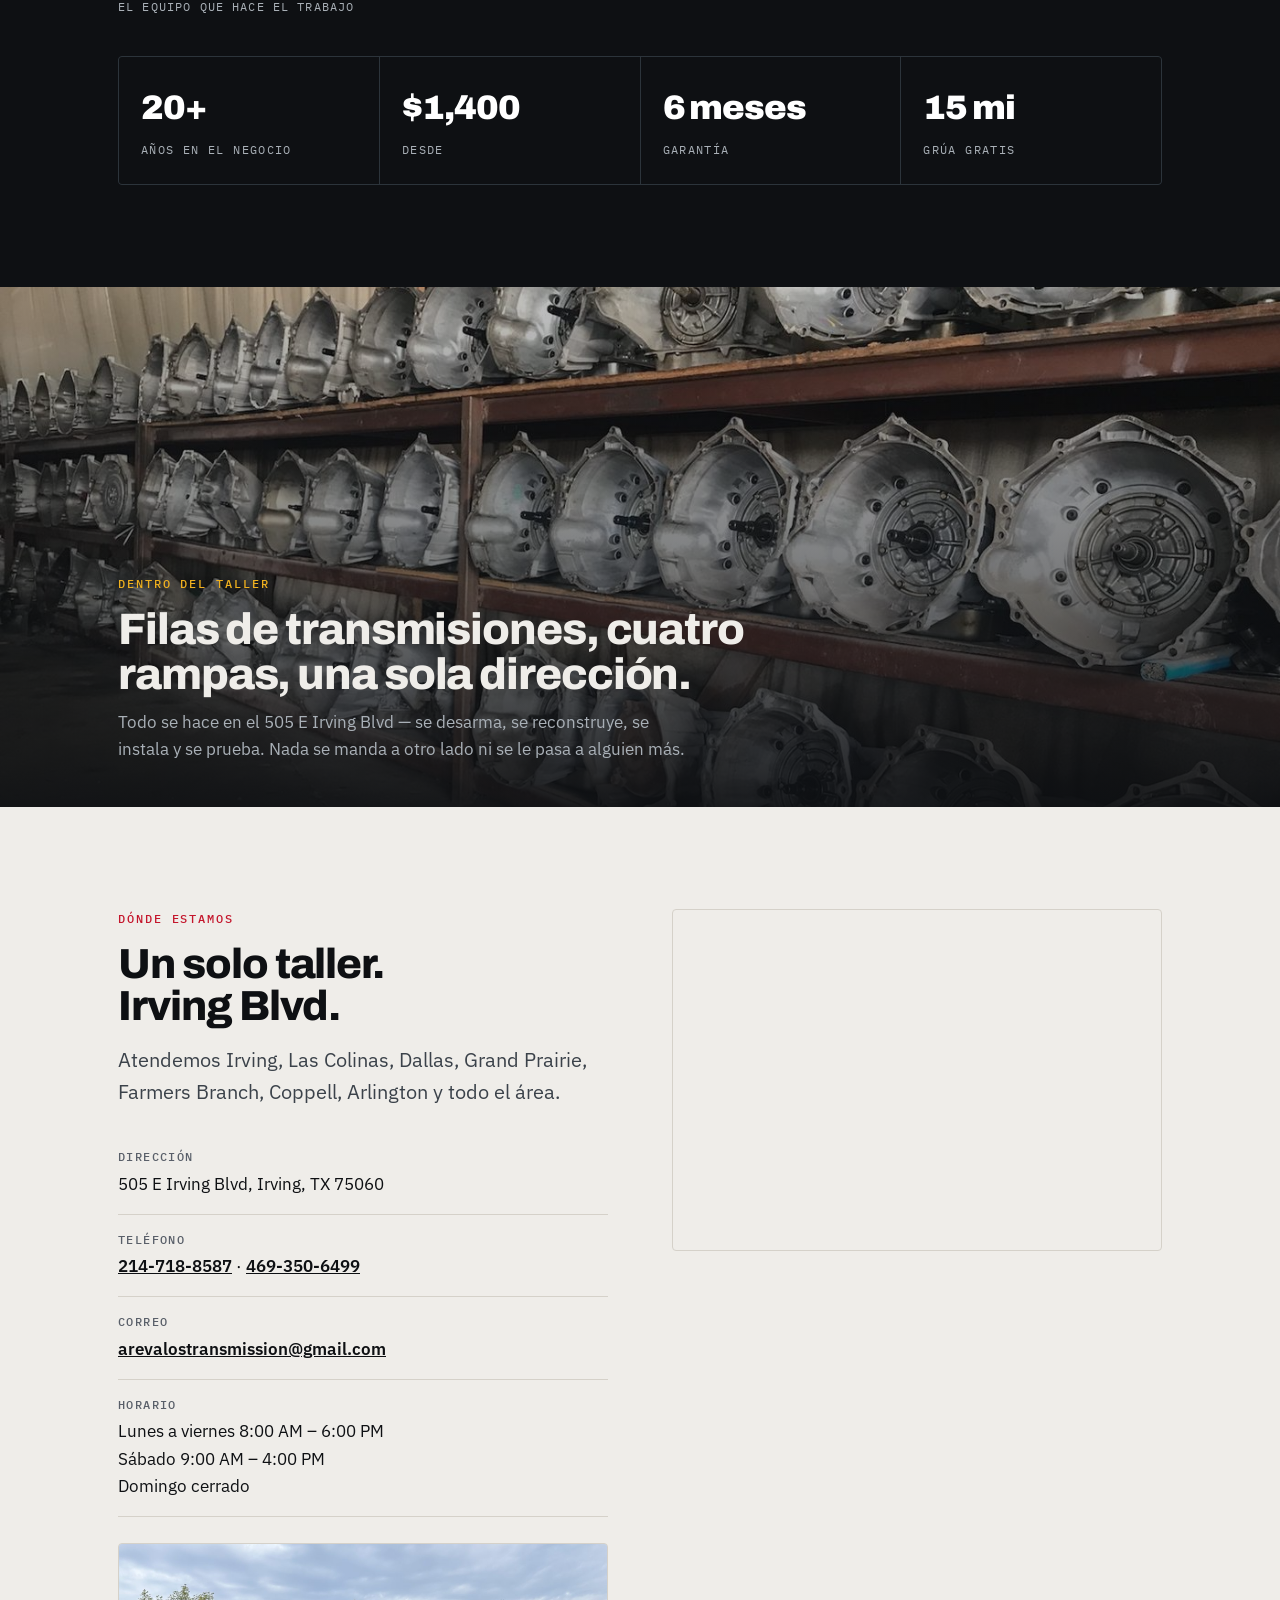
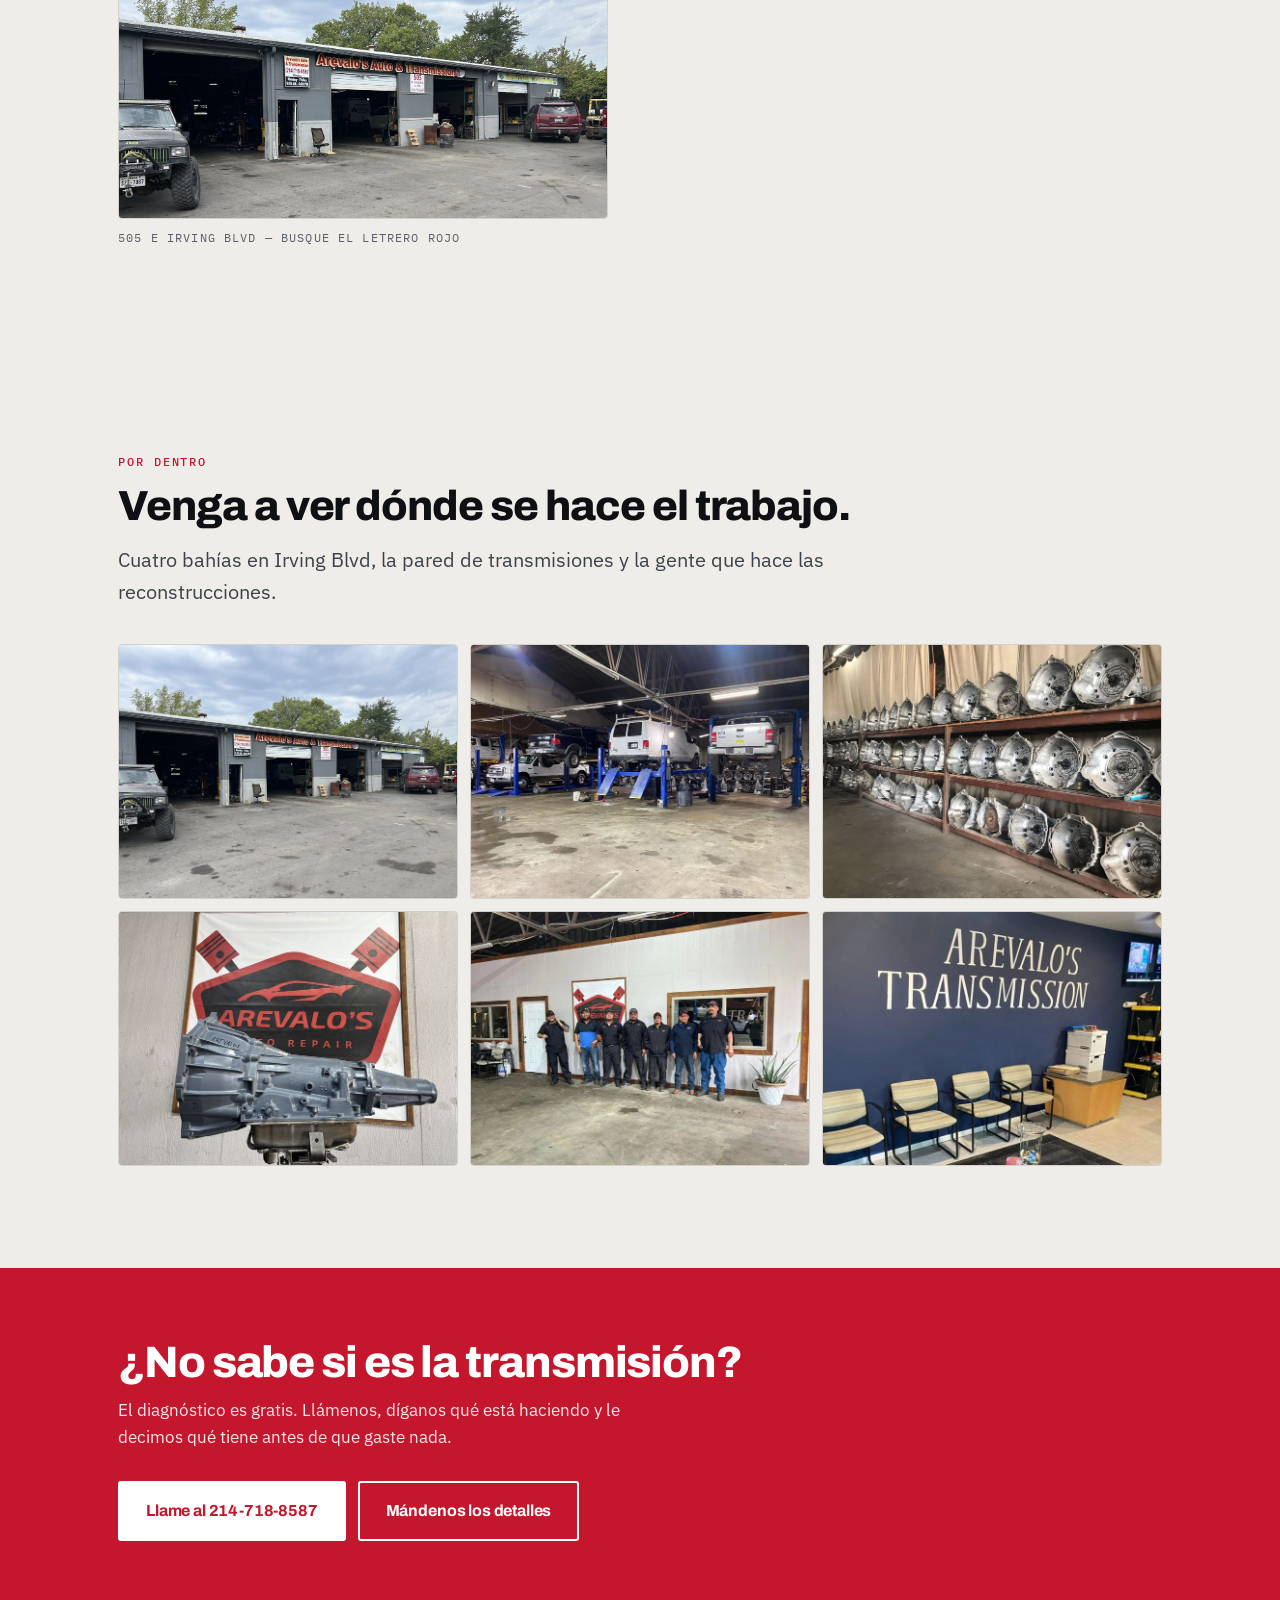
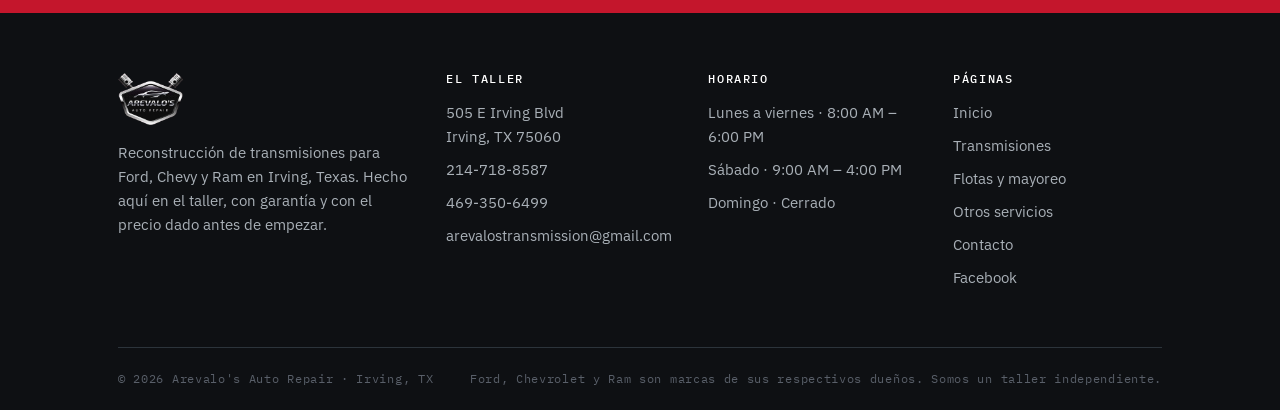
==== commit 45d40cdb: "Use a logo social card for link previews on the homepages The logo is black artwork on a transparent" ====
--- a/es/index.html
+++ b/es/index.html
@@ -19,10 +19,11 @@
 <meta property="og:title" content="Reparación de Transmisiones en Irving, TX | Arevalo's Auto Repair">
 <meta property="og:description" content="Reconstrucción de transmisiones Ford, Chevy y Ram en Irving, TX. Diagnóstico gratis, grúa gratis hasta 15 millas, garantía de 6 meses. Desde $1,400. Llame al 214-718-8587. Hablamos español.">
 <meta property="og:url" content="https://arevalostransmissions.com/es/index.html">
-<meta property="og:image" content="https://arevalostransmissions.com/assets/shop-2.jpg">
-<meta property="og:image:width" content="1400">
-<meta property="og:image:height" content="1050">
-<meta property="og:image:alt" content="La pared de transmisiones reconstruidas en Arevalo's Auto Repair, Irving, Texas">
+<meta property="og:image" content="https://arevalostransmissions.com/assets/social-logo-phone.png">
+<meta property="og:image:type" content="image/png">
+<meta property="og:image:width" content="1200">
+<meta property="og:image:height" content="630">
+<meta property="og:image:alt" content="Logo de Arevalo's Auto Repair con el telefono 214-718-8587 - reconstruccion de transmisiones en Irving, Texas">
 <meta property="og:locale" content="es_US">
 <meta property="og:locale:alternate" content="en_US">
 <meta name="twitter:card" content="summary_large_image">
